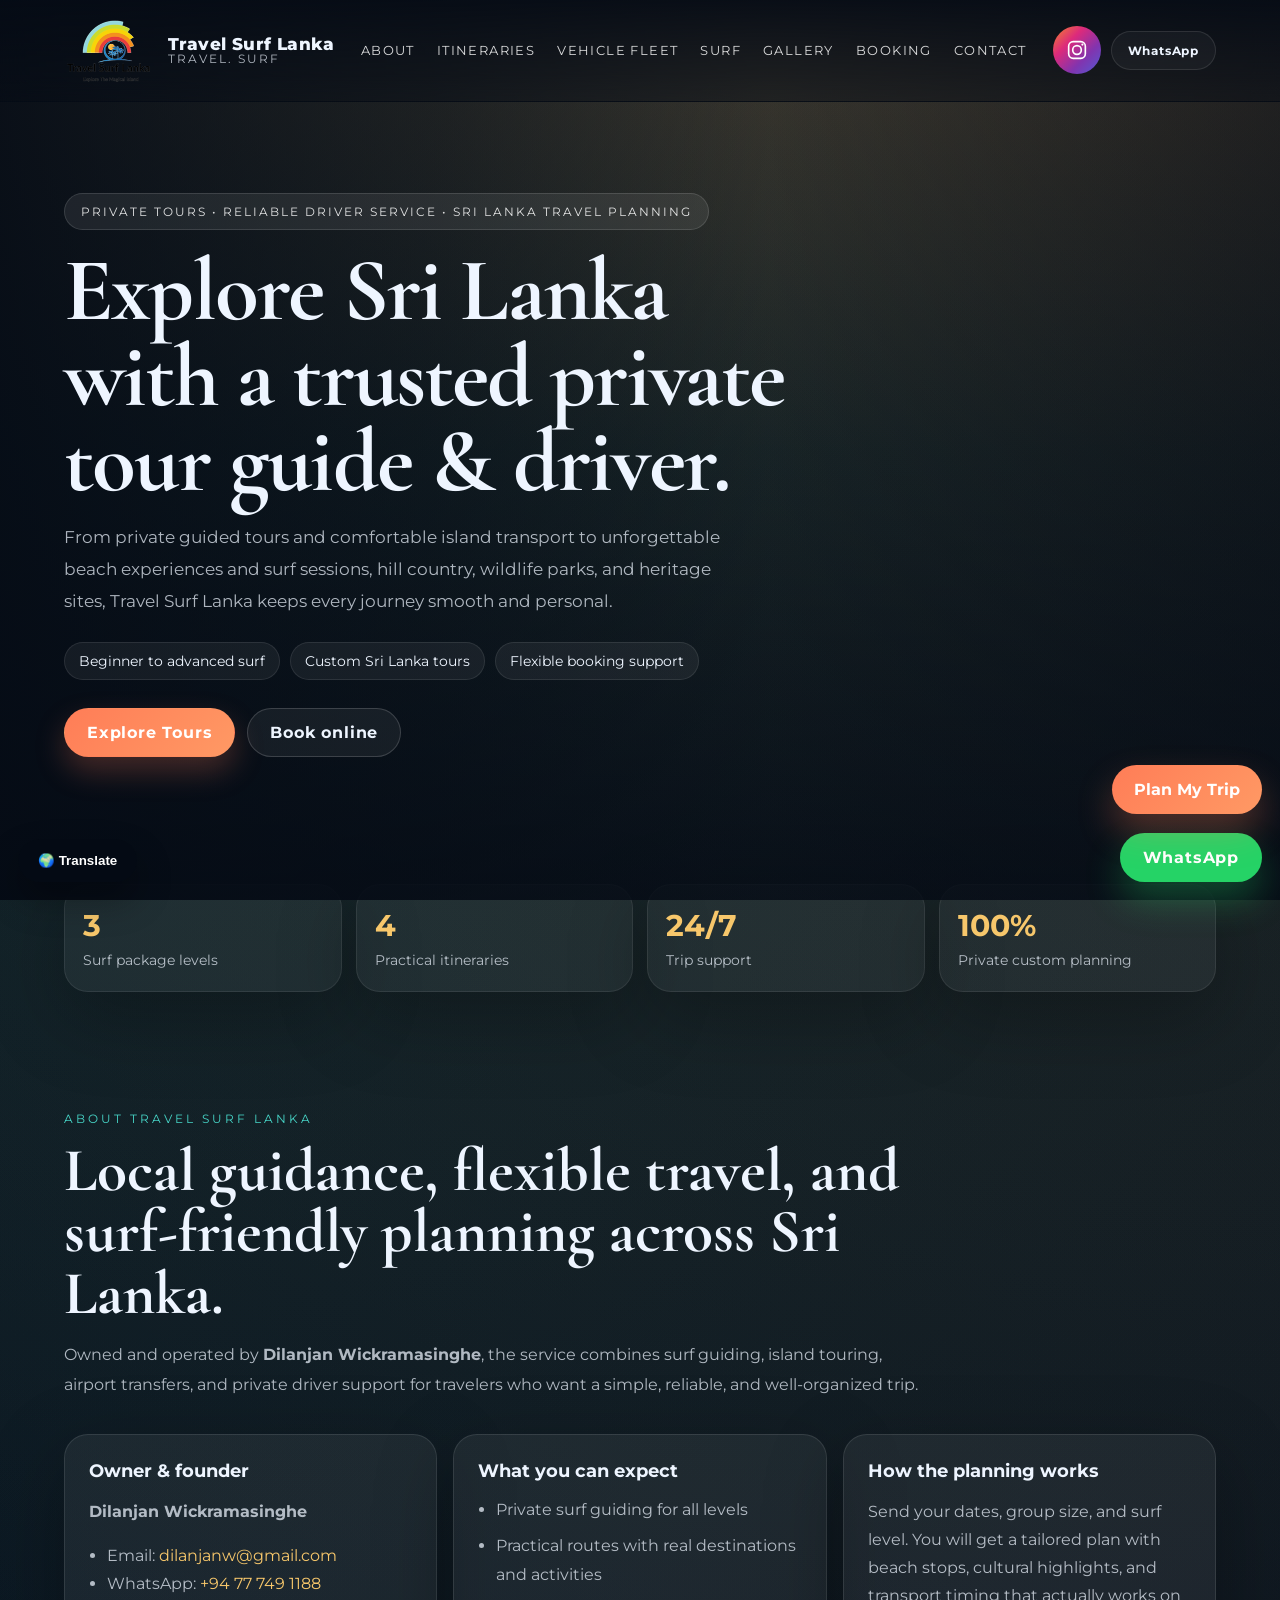
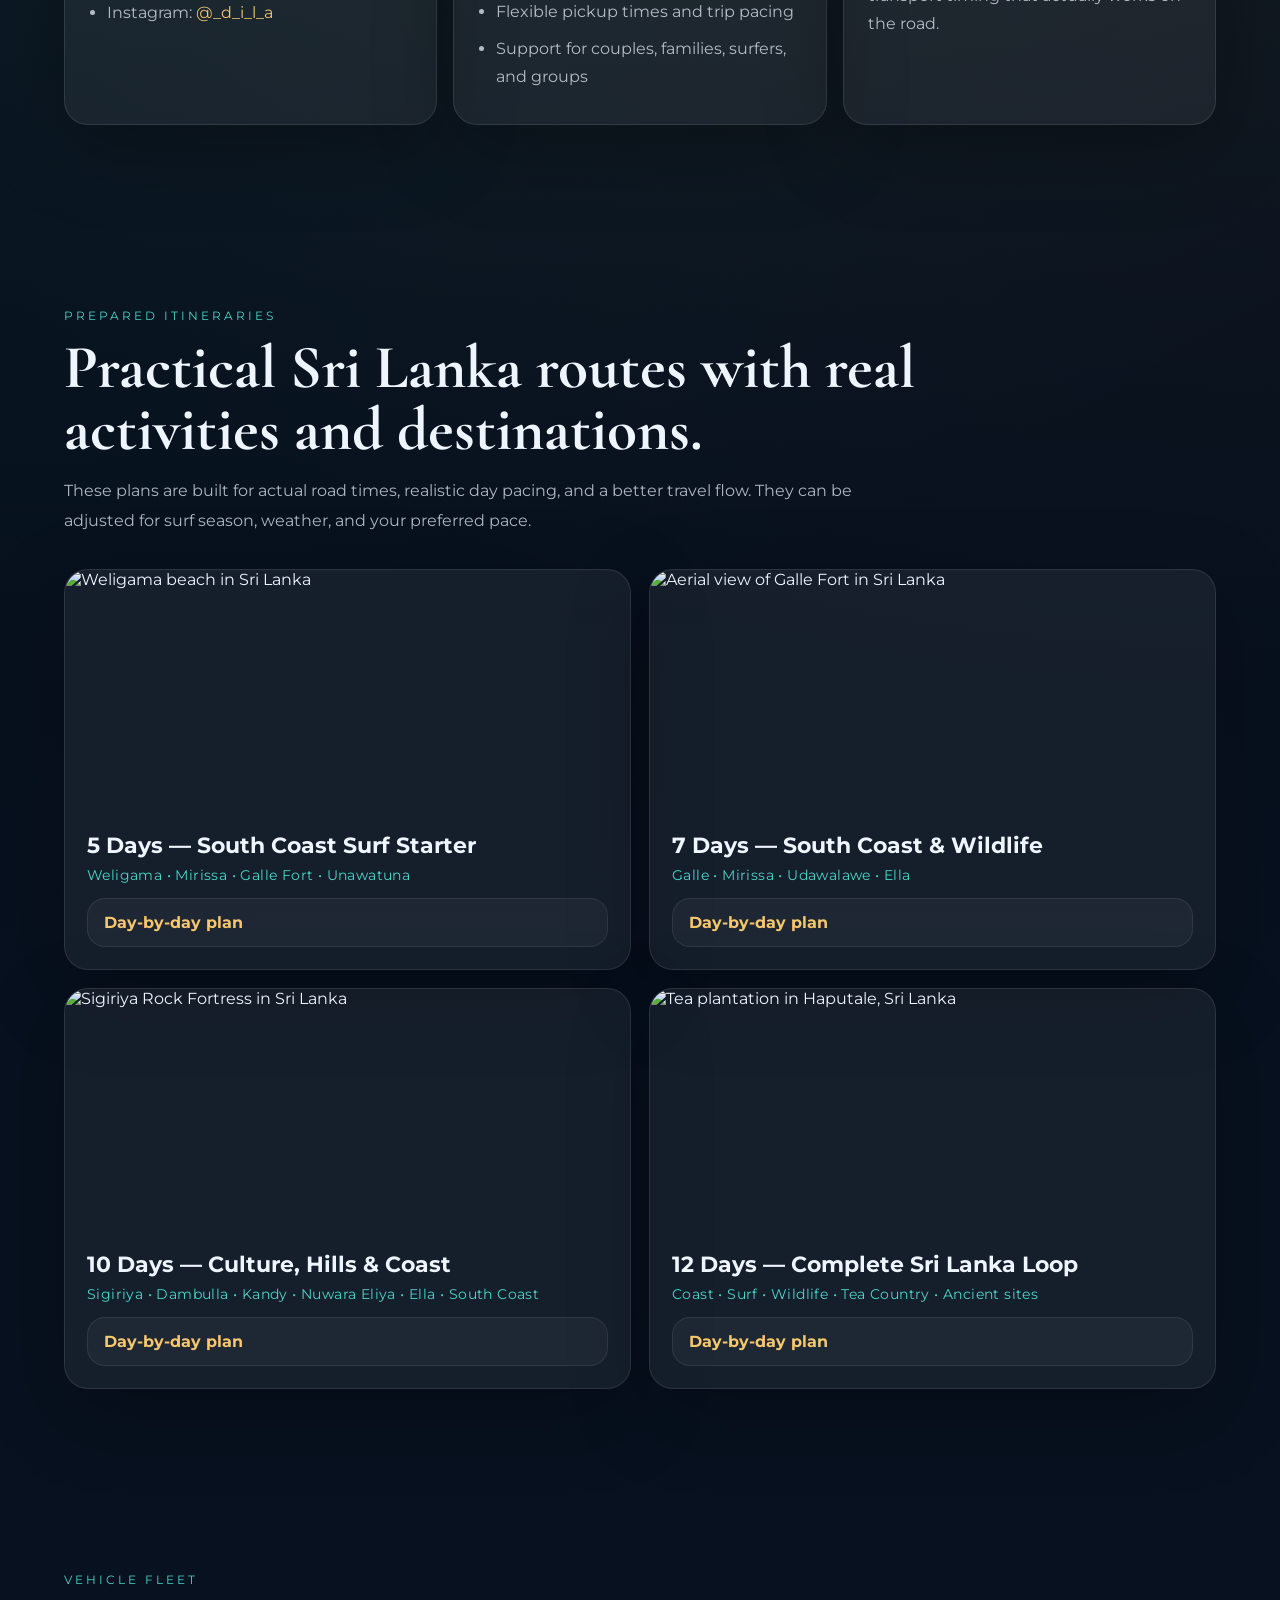
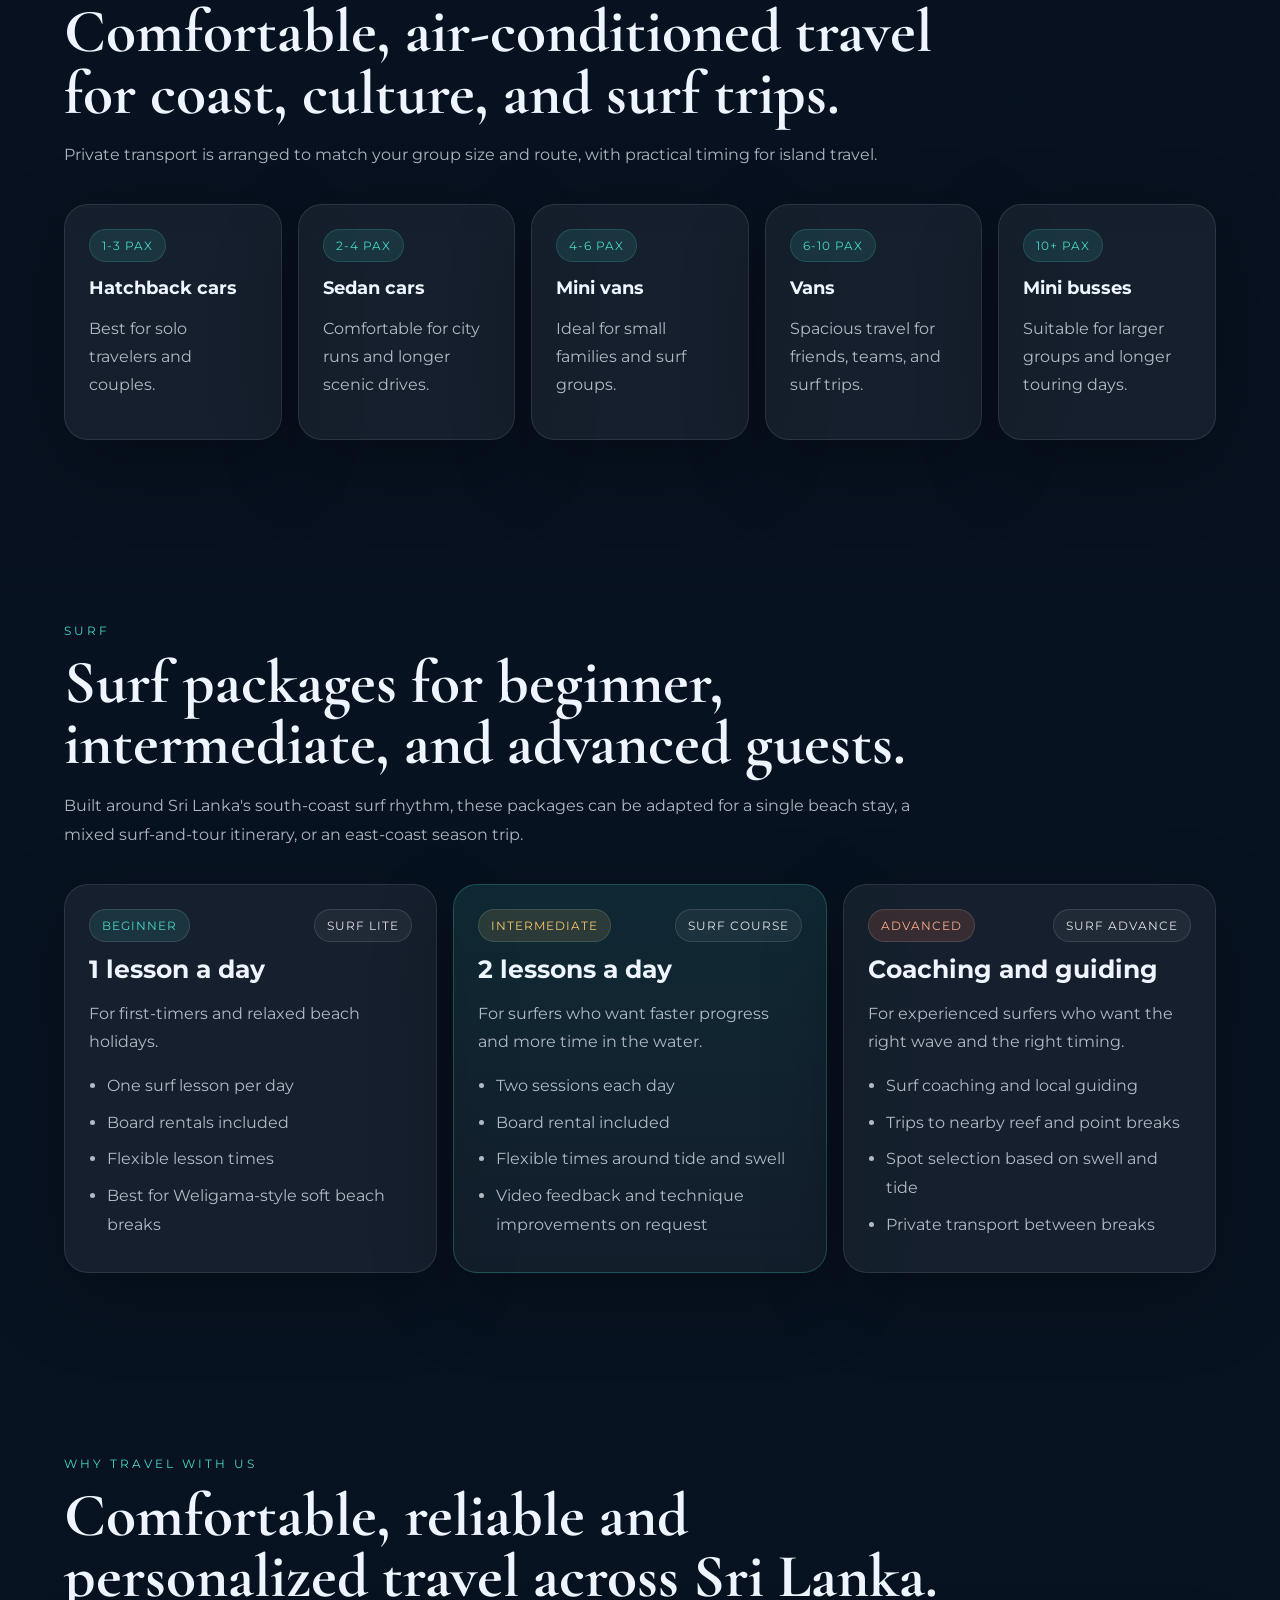
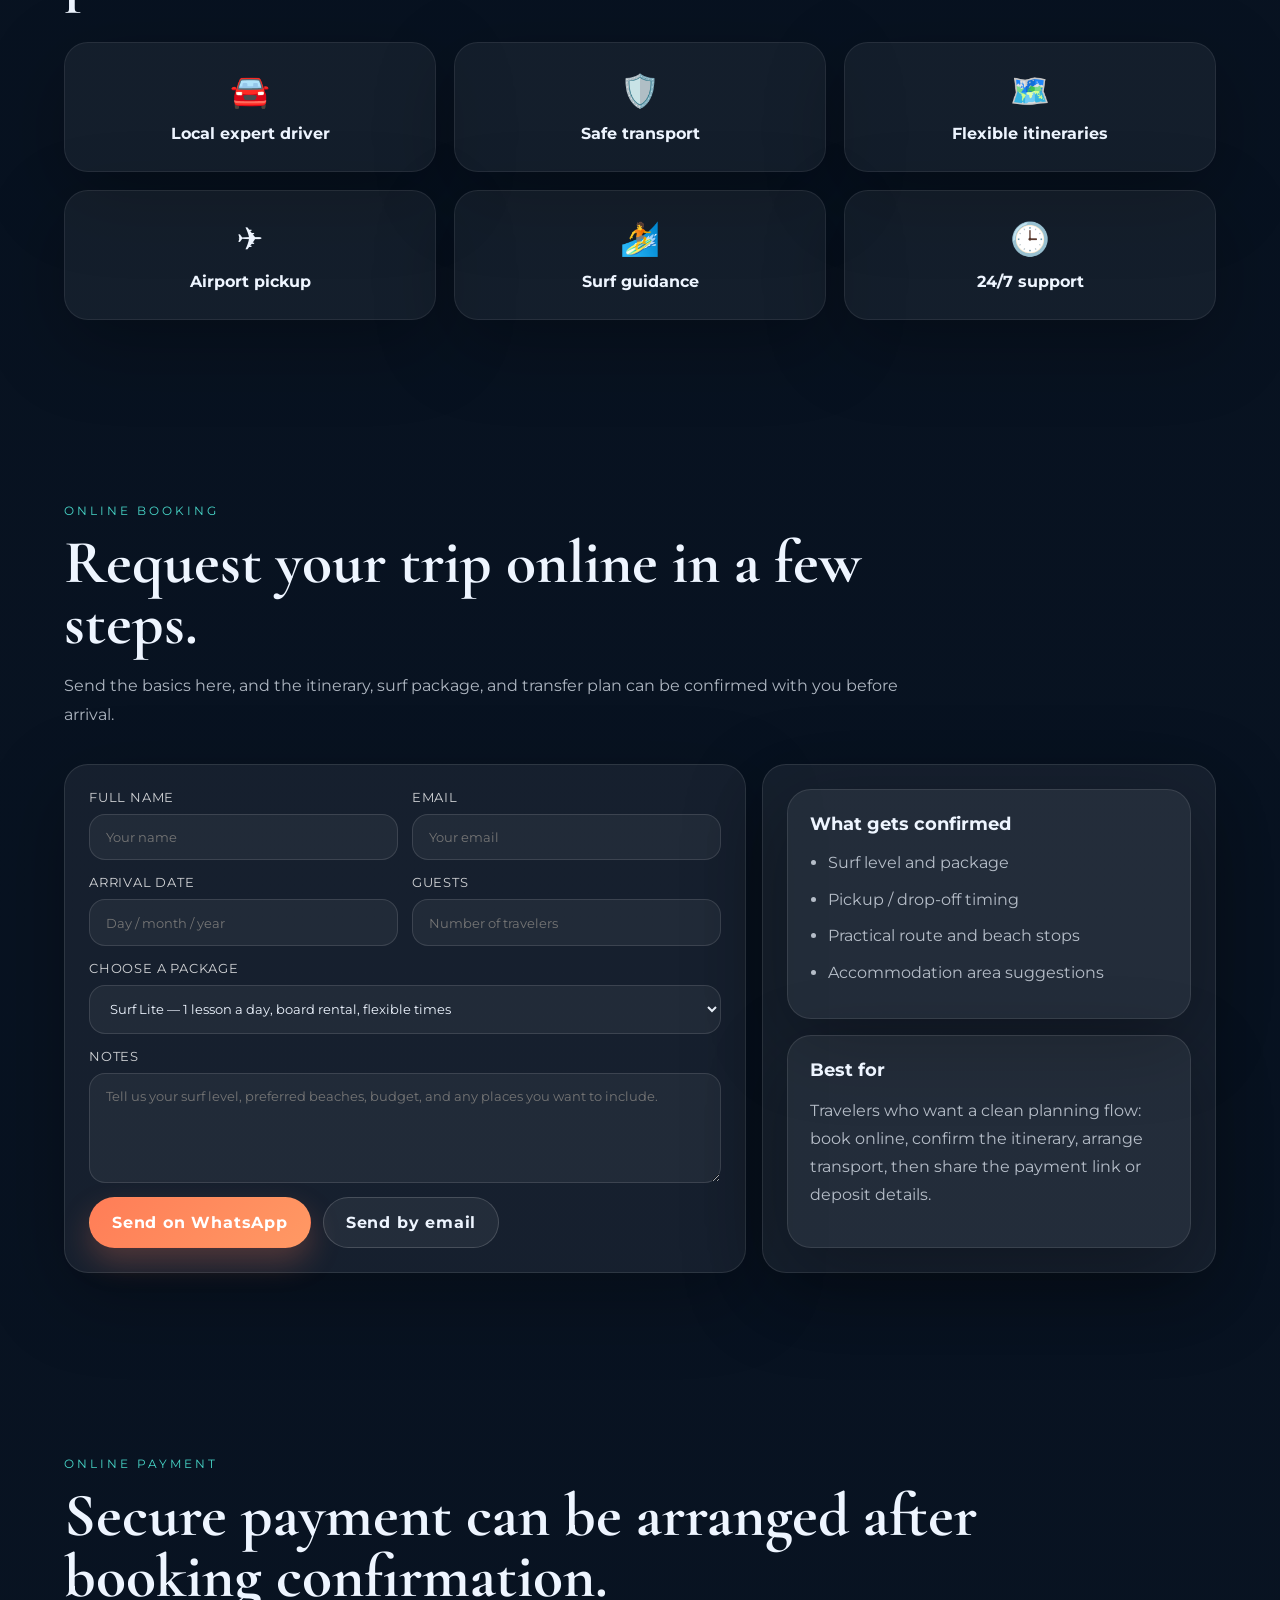
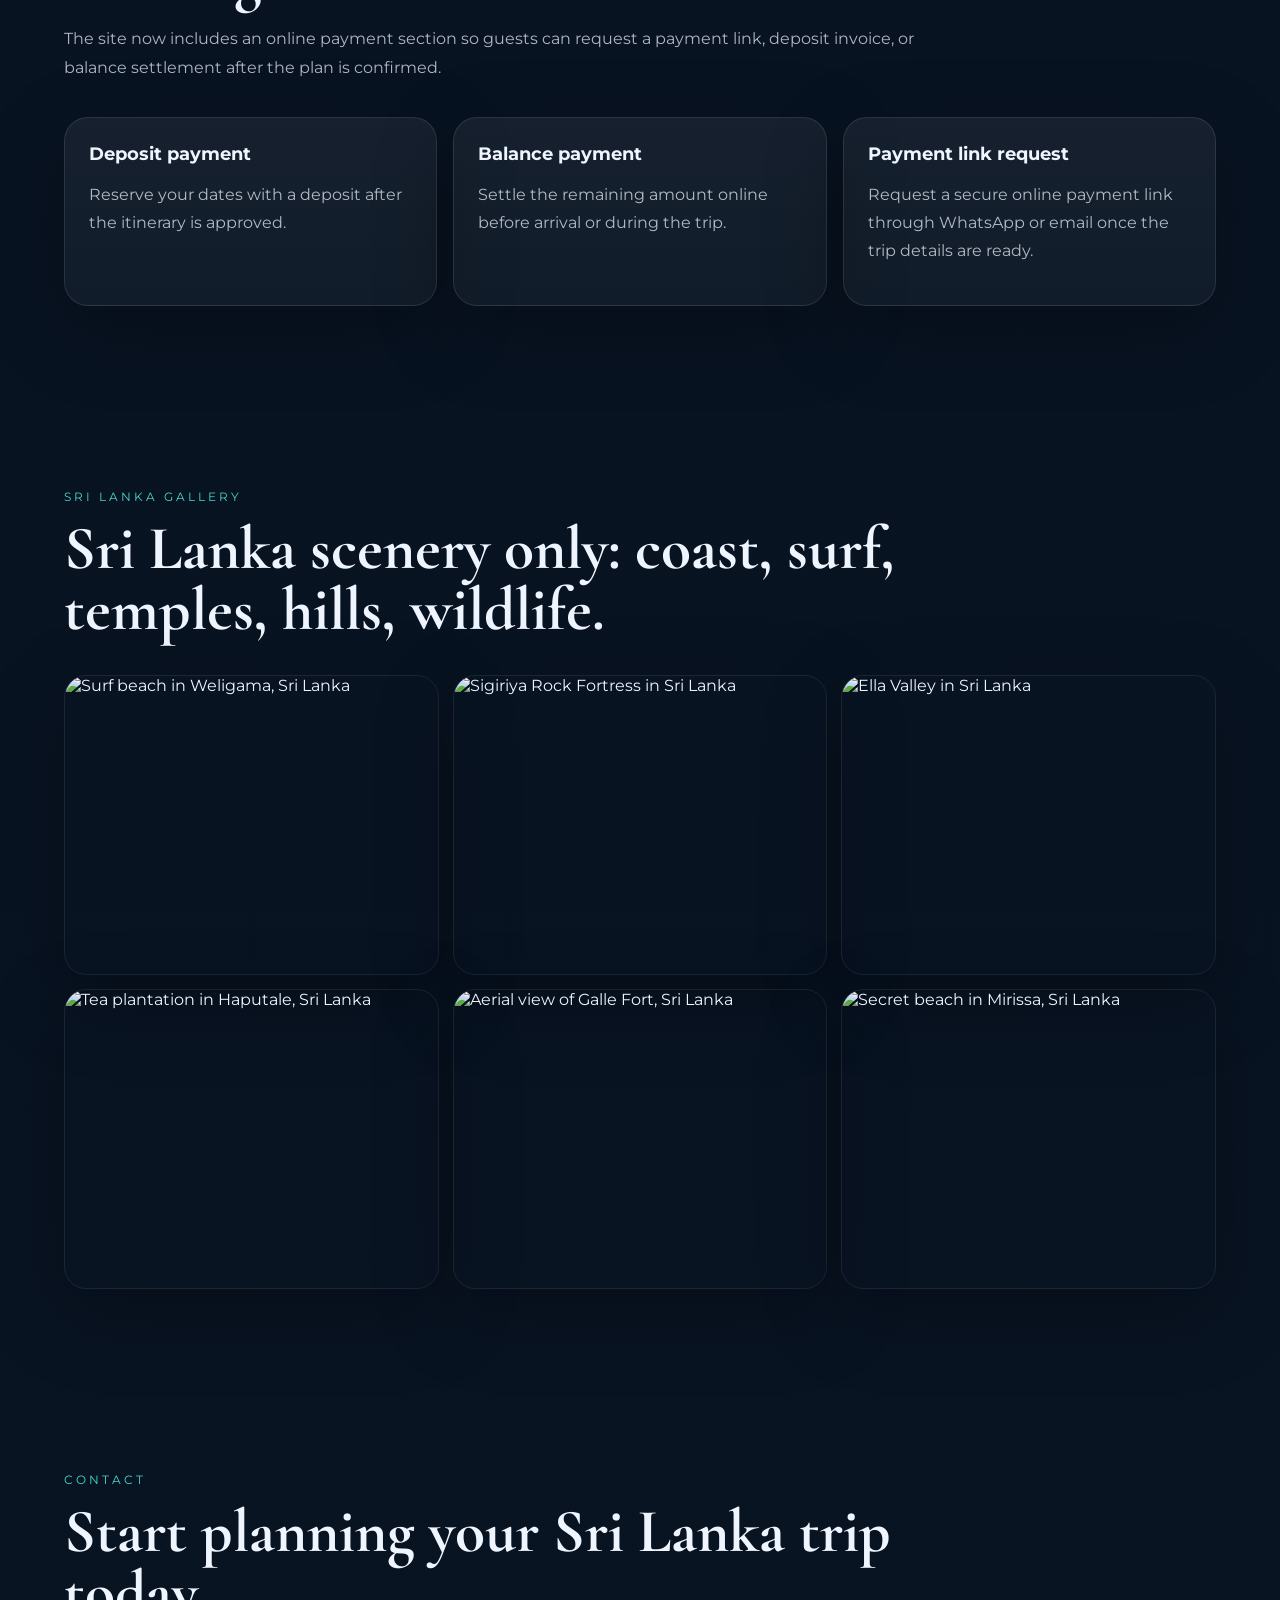
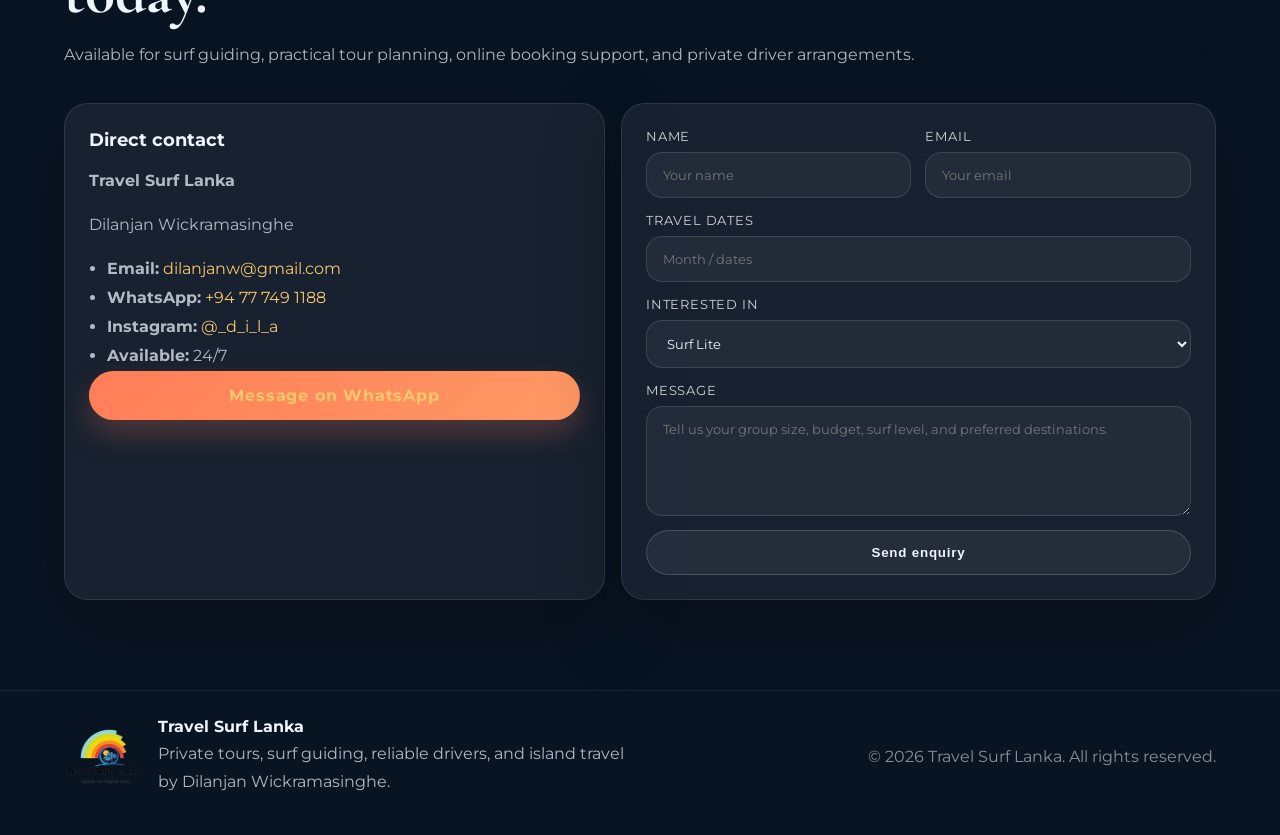
==== index.html @ 79a16a49 "Add files via upload" ====
<!DOCTYPE html>
<html lang="en">
<head>
  <meta charset="UTF-8" />
  <meta name="viewport" content="width=device-width, initial-scale=1.0" />
  <title>Travel Surf Lanka | Sri Lanka Tours, Private Driver & Surf Experiences</title>
  <meta name="description" content="Travel Surf Lanka offers Sri Lanka surf packages, guided tours, practical itineraries, booking support, and secure payment enquiries." />
  <link rel="preconnect" href="https://fonts.googleapis.com">
  <link rel="preconnect" href="https://fonts.gstatic.com" crossorigin>
  <link href="https://fonts.googleapis.com/css2?family=Montserrat:wght@400;500;600;700;800&family=Cormorant+Garamond:wght@400;500;600;700&display=swap" rel="stylesheet">
  <link rel="stylesheet" href="style.css" />
</head>
<body>
  <header class="site-header" id="siteHeader">
    
<a class="brand" href="#home" aria-label="Travel Surf Lanka home">
      <img class="brand-logo" src="travel-surf-lanka-logo.png" alt="Travel Surf Lanka Logo" />
      <div class="brand-copy">
        <span class="brand-name">Travel Surf Lanka</span>
        <span class="brand-tag">Travel. Surf</span>
      </div>
    </a>


    
<nav class="nav" id="nav">
      <a href="#about">About</a>
      <a href="#itineraries">Itineraries</a>
      <a href="#fleet">Vehicle Fleet</a>
      <a href="#surf">Surf</a>
      <a href="#gallery">Gallery</a>
      <a href="#booking">Booking</a>
      <a href="#contact">Contact</a>
    </nav>


    <div class="header-actions">      <a class="icon-link" href="https://www.instagram.com/_d_i_l_a?igsh=MWRibW0xamF4Zm9qYQ%3D%3D&utm_source=qr" target="_blank" rel="noopener" aria-label="Instagram profile">
        <svg viewBox="0 0 24 24" aria-hidden="true">
          <path d="M7.8 2h8.4A5.8 5.8 0 0 1 22 7.8v8.4A5.8 5.8 0 0 1 16.2 22H7.8A5.8 5.8 0 0 1 2 16.2V7.8A5.8 5.8 0 0 1 7.8 2Zm0 1.8A4 4 0 0 0 3.8 7.8v8.4a4 4 0 0 0 4 4h8.4a4 4 0 0 0 4-4V7.8a4 4 0 0 0-4-4H7.8Zm10.1 1.1a1.2 1.2 0 1 1 0 2.4 1.2 1.2 0 0 1 0-2.4ZM12 6.4A5.6 5.6 0 1 1 6.4 12 5.6 5.6 0 0 1 12 6.4Zm0 1.8A3.8 3.8 0 1 0 15.8 12 3.8 3.8 0 0 0 12 8.2Z"/>
        </svg>
      </a>
      <a class="mini-btn ghost" href="https://wa.me/94777491188" target="_blank" rel="noopener">WhatsApp</a>
      <button class="menu-btn" id="menuBtn" aria-label="Open menu">
        <span></span><span></span><span></span>
      </button>
    </div>
  </header>

  
<nav class="mobile-nav" id="mobileNav" aria-label="Mobile navigation">
    <a href="#about">About</a>
    <a href="#itineraries">Itineraries</a>
    <a href="#fleet">Vehicle Fleet</a>
    <a href="#surf">Surf</a>
    <a href="#gallery">Gallery</a>
    <a href="#booking">Booking</a>
    <a href="#contact">Contact</a>
    <a class="mini-btn" href="https://www.instagram.com/_d_i_l_a?igsh=MWRibW0xamF4Zm9qYQ%3D%3D&utm_source=qr" target="_blank" rel="noopener">Instagram</a>
    <a class="mini-btn" href="https://wa.me/94777491188" target="_blank" rel="noopener">Chat on WhatsApp</a>
  </nav>


  <main>
    <section class="hero" id="home">
      <div class="hero-media">
        <img
          src="https://images.unsplash.com/photo-1500375592092-40eb2168fd21?q=80&w=2070&auto=format&fit=crop"
          alt="Weligama beach in Sri Lanka"
        />
        <div class="hero-overlay"></div>
      </div>

      <div class="hero-content reveal">
        <div class="eyebrow">Private tours • reliable driver service • Sri Lanka travel planning</div>
        <h1>Explore Sri Lanka with a trusted private tour guide & driver.</h1>
        <p>
          From private guided tours and comfortable island transport to unforgettable beach experiences and surf sessions,
          hill country, wildlife parks, and heritage sites, Travel Surf Lanka keeps every journey smooth and personal.
        </p>
        <div class="hero-pills">
          <span>Beginner to advanced surf</span>
          <span>Custom Sri Lanka tours</span>
          <span>Flexible booking support</span>
        </div>
        <div class="hero-actions">
          <a class="primary-btn" href="#surf">Explore Tours</a>
          <a class="secondary-btn" href="#booking">Book online</a>
        </div>
      </div>
    </section>

    <section class="stats">
      <div class="stat reveal"><strong>3</strong><span>Surf package levels</span></div>
      <div class="stat reveal"><strong>4</strong><span>Practical itineraries</span></div>
      <div class="stat reveal"><strong>24/7</strong><span>Trip support</span></div>
      <div class="stat reveal"><strong>100%</strong><span>Private custom planning</span></div>
    </section>

    <section class="section about" id="about">
      <div class="section-heading reveal">
        <span class="section-kicker">About Travel Surf Lanka</span>
        <h2>Local guidance, flexible travel, and surf-friendly planning across Sri Lanka.</h2>
        <p>
          Owned and operated by <strong>Dilanjan Wickramasinghe</strong>, the service combines surf guiding,
          island touring, airport transfers, and private driver support for travelers who want a simple, reliable, and well-organized trip.
        </p>
      </div>

      <div class="about-grid">
        <article class="info-card reveal">
          <h3>Owner & founder</h3>
          <p><strong>Dilanjan Wickramasinghe</strong></p>
          <ul>
            <li>Email: <a href="mailto:dilanjanw@gmail.com">dilanjanw@gmail.com</a></li>
            <li>WhatsApp: <a href="https://wa.me/94777491188" target="_blank" rel="noopener">+94 77 749 1188</a></li>
            <li>Instagram: <a href="https://www.instagram.com/_d_i_l_a?igsh=MWRibW0xamF4Zm9qYQ%3D%3D&utm_source=qr" target="_blank" rel="noopener">@_d_i_l_a</a></li>
          </ul>
        </article>

        <article class="info-card reveal">
          <h3>What you can expect</h3>
          <ul class="check-list">
            <li>Private surf guiding for all levels</li>
            <li>Practical routes with real destinations and activities</li>
            <li>Flexible pickup times and trip pacing</li>
            <li>Support for couples, families, surfers, and groups</li>
          </ul>
        </article>

        <article class="info-card reveal">
          <h3>How the planning works</h3>
          <p>
            Send your dates, group size, and surf level. You will get a tailored plan with beach stops,
            cultural highlights, and transport timing that actually works on the road.
          </p>
        </article>
      </div>
    </section>

    

    

    

    <section class="section itineraries" id="itineraries">
      <div class="section-heading reveal">
        <span class="section-kicker">Prepared itineraries</span>
        <h2>Practical Sri Lanka routes with real activities and destinations.</h2>
        <p>
          These plans are built for actual road times, realistic day pacing, and a better travel flow.
          They can be adjusted for surf season, weather, and your preferred pace.
        </p>
      </div>

      <div class="itinerary-grid">
        <article class="itinerary-card reveal">
          <img src="https://images.unsplash.com/photo-1500375592092-40eb2168fd21?q=80&w=2070&auto=format&fit=crop" alt="Weligama beach in Sri Lanka" />
          <div class="itinerary-body">
            <h3>5 Days — South Coast Surf Starter</h3>
            <p class="meta">Weligama • Mirissa • Galle Fort • Unawatuna</p>
            <details>
              <summary>Day-by-day plan</summary>
              <ol>
                <li><strong>Day 1:</strong> Airport pickup, transfer to Weligama, beach check-in, sunset walk.</li>
                <li><strong>Day 2:</strong> Beginner surf lesson in Weligama, board fitting, sunset at Mirissa.</li>
                <li><strong>Day 3:</strong> Galle Fort walking tour, lighthouse photos, dinner in the old town.</li>
                <li><strong>Day 4:</strong> Unawatuna beach time, optional snorkelling, turtle hatchery stop.</li>
                <li><strong>Day 5:</strong> Morning surf or coffee stop, then departure or extension.</li>
              </ol>
            </details>
          </div>
        </article>

        <article class="itinerary-card reveal">
          <img src="https://upload.wikimedia.org/wikipedia/commons/thumb/7/77/Galle_Fort.jpg/3840px-Galle_Fort.jpg" alt="Aerial view of Galle Fort in Sri Lanka" />
          <div class="itinerary-body">
            <h3>7 Days — South Coast & Wildlife</h3>
            <p class="meta">Galle • Mirissa • Udawalawe • Ella</p>
            <details>
              <summary>Day-by-day plan</summary>
              <ol>
                <li><strong>Day 1:</strong> Arrival, coastal transfer to Galle area, relaxed dinner.</li>
                <li><strong>Day 2:</strong> Galle Fort, local market stop, sunset drive to Mirissa.</li>
                <li><strong>Day 3:</strong> Whale watching from Mirissa in season, beach afternoon, coconut hill viewpoint.</li>
                <li><strong>Day 4:</strong> Drive to Udawalawe for an evening safari and elephant spotting.</li>
                <li><strong>Day 5:</strong> Morning safari option, then transfer to Ella with waterfall stops.</li>
                <li><strong>Day 6:</strong> Nine Arch Bridge, Little Adam's Peak, tea at a hillside café.</li>
                <li><strong>Day 7:</strong> Scenic return or continue to the hill country.</li>
              </ol>
            </details>
          </div>
        </article>

        <article class="itinerary-card reveal">
          <img src="https://upload.wikimedia.org/wikipedia/commons/b/b0/Sigiriya%2C_Rock_Fortress.jpg" alt="Sigiriya Rock Fortress in Sri Lanka" />
          <div class="itinerary-body">
            <h3>10 Days — Culture, Hills & Coast</h3>
            <p class="meta">Sigiriya • Dambulla • Kandy • Nuwara Eliya • Ella • South Coast</p>
            <details>
              <summary>Day-by-day plan</summary>
              <ol>
                <li><strong>Day 1:</strong> Arrival, transfer toward Dambulla or Sigiriya region.</li>
                <li><strong>Day 2:</strong> Sigiriya Rock Fortress climb and village lunch.</li>
                <li><strong>Day 3:</strong> Dambulla Cave Temple and spice garden stop on the way to Kandy.</li>
                <li><strong>Day 4:</strong> Kandy city walk, lake area, Temple of the Tooth, evening cultural show.</li>
                <li><strong>Day 5:</strong> Tea country drive to Nuwara Eliya, tea factory visit, Gregory Lake area.</li>
                <li><strong>Day 6:</strong> Scenic transfer to Ella, waterfalls, viewpoints, and bridge photos.</li>
                <li><strong>Day 7:</strong> Free morning in Ella, then move to the south coast.</li>
                <li><strong>Day 8:</strong> Weligama surf lesson and beach time.</li>
                <li><strong>Day 9:</strong> Mirissa or Unawatuna day, seafood lunch, sunset stop.</li>
                <li><strong>Day 10:</strong> Airport transfer or add an extra coast day.</li>
              </ol>
            </details>
          </div>
        </article>

        <article class="itinerary-card reveal">
          <img src="https://upload.wikimedia.org/wikipedia/commons/1/15/Tea_Plantation%2C_Haputale%2C_Sri_Lanka.jpg" alt="Tea plantation in Haputale, Sri Lanka" />
          <div class="itinerary-body">
            <h3>12 Days — Complete Sri Lanka Loop</h3>
            <p class="meta">Coast • Surf • Wildlife • Tea Country • Ancient sites</p>
            <details>
              <summary>Day-by-day plan</summary>
              <ol>
                <li><strong>Day 1:</strong> Arrival and transfer to the southern coast.</li>
                <li><strong>Day 2:</strong> Relaxed beach day and local seafood dinner.</li>
                <li><strong>Day 3:</strong> Surf session in Weligama with board rental and coaching.</li>
                <li><strong>Day 4:</strong> Galle Fort, artisan shops, and slow coastal lunch.</li>
                <li><strong>Day 5:</strong> Udawalawe safari and elephant viewing.</li>
                <li><strong>Day 6:</strong> Transfer to Ella, Ravana Falls, and viewpoint stops.</li>
                <li><strong>Day 7:</strong> Tea country day in Haputale with a plantation walk.</li>
                <li><strong>Day 8:</strong> Nuwara Eliya drive and tea factory visit.</li>
                <li><strong>Day 9:</strong> Kandy, lake walk, and temple visit.</li>
                <li><strong>Day 10:</strong> Sigiriya and Dambulla.</li>
                <li><strong>Day 11:</strong> Return to the south coast for a final surf or beach day.</li>
                <li><strong>Day 12:</strong> Departure transfer.</li>
              </ol>
            </details>
          </div>
        </article>
      </div>
    </section>

<section class="section fleet" id="fleet">
      <div class="section-heading reveal">
        <span class="section-kicker">Vehicle fleet</span>
        <h2>Comfortable, air-conditioned travel for coast, culture, and surf trips.</h2>
        <p>Private transport is arranged to match your group size and route, with practical timing for island travel.</p>
      </div>

      <div class="fleet-grid">
        <article class="fleet-card reveal">
          <span class="fleet-icon">1-3 pax</span>
          <h3>Hatchback cars</h3>
          <p>Best for solo travelers and couples.</p>
        </article>
        <article class="fleet-card reveal">
          <span class="fleet-icon">2-4 pax</span>
          <h3>Sedan cars</h3>
          <p>Comfortable for city runs and longer scenic drives.</p>
        </article>
        <article class="fleet-card reveal">
          <span class="fleet-icon">4-6 pax</span>
          <h3>Mini vans</h3>
          <p>Ideal for small families and surf groups.</p>
        </article>
        <article class="fleet-card reveal">
          <span class="fleet-icon">6-10 pax</span>
          <h3>Vans</h3>
          <p>Spacious travel for friends, teams, and surf trips.</p>
        </article>
        <article class="fleet-card reveal">
          <span class="fleet-icon">10+ pax</span>
          <h3>Mini busses</h3>
          <p>Suitable for larger groups and longer touring days.</p>
        </article>
      </div>
    </section>

<section class="section surf" id="surf">
      <div class="section-heading reveal">
        <span class="section-kicker">Surf</span>
        <h2>Surf packages for beginner, intermediate, and advanced guests.</h2>
        <p>
          Built around Sri Lanka's south-coast surf rhythm, these packages can be adapted for a single beach stay,
          a mixed surf-and-tour itinerary, or an east-coast season trip.
        </p>
      </div>

      <div class="surf-grid">
        <article class="package-card reveal">
          <div class="package-top">
            <span class="package-level beginner">Beginner</span>
            <span class="package-price">Surf Lite</span>
          </div>
          <h3>1 lesson a day</h3>
          <p>For first-timers and relaxed beach holidays.</p>
          <ul>
            <li>One surf lesson per day</li>
            <li>Board rentals included</li>
            <li>Flexible lesson times</li>
            <li>Best for Weligama-style soft beach breaks</li>
          </ul>
        </article>

        <article class="package-card reveal featured">
          <div class="package-top">
            <span class="package-level intermediate">Intermediate</span>
            <span class="package-price">Surf Course</span>
          </div>
          <h3>2 lessons a day</h3>
          <p>For surfers who want faster progress and more time in the water.</p>
          <ul>
            <li>Two sessions each day</li>
            <li>Board rental included</li>
            <li>Flexible times around tide and swell</li>
            <li>Video feedback and technique improvements on request</li>
          </ul>
        </article>

        <article class="package-card reveal">
          <div class="package-top">
            <span class="package-level advanced">Advanced</span>
            <span class="package-price">Surf Advance</span>
          </div>
          <h3>Coaching and guiding</h3>
          <p>For experienced surfers who want the right wave and the right timing.</p>
          <ul>
            <li>Surf coaching and local guiding</li>
            <li>Trips to nearby reef and point breaks</li>
            <li>Spot selection based on swell and tide</li>
            <li>Private transport between breaks</li>
          </ul>
        </article>
      </div>
    </section>


<section class="section why-us" id="why-us">
  <div class="section-heading reveal">
    <span class="section-kicker">Why Travel With Us</span>
    <h2>Comfortable, reliable and personalized travel across Sri Lanka.</h2>
  </div>

  <div class="why-grid">
    <article class="why-card reveal">
      <div class="why-icon">🚘</div>
      <h3>Local expert driver</h3>
    </article>

    <article class="why-card reveal">
      <div class="why-icon">🛡️</div>
      <h3>Safe transport</h3>
    </article>

    <article class="why-card reveal">
      <div class="why-icon">🗺️</div>
      <h3>Flexible itineraries</h3>
    </article>

    <article class="why-card reveal">
      <div class="why-icon">✈️</div>
      <h3>Airport pickup</h3>
    </article>

    <article class="why-card reveal">
      <div class="why-icon">🏄</div>
      <h3>Surf guidance</h3>
    </article>

    <article class="why-card reveal">
      <div class="why-icon">🕒</div>
      <h3>24/7 support</h3>
    </article>
  </div>
</section>

<section class="section booking" id="booking">
      <div class="section-heading reveal">
        <span class="section-kicker">Online booking</span>
        <h2>Request your trip online in a few steps.</h2>
        <p>
          Send the basics here, and the itinerary, surf package, and transfer plan can be confirmed with you before arrival.
        </p>
      </div>

      <div class="booking-grid">
        <form class="booking-form reveal" onsubmit="return false;">
          <div class="field-row">
            <label>
              Full name
              <input type="text" placeholder="Your name" />
            </label>
            <label>
              Email
              <input type="email" placeholder="Your email" />
            </label>
          </div>
          <div class="field-row">
            <label>
              Arrival date
              <input type="text" placeholder="Day / month / year" />
            </label>
            <label>
              Guests
              <input type="number" min="1" placeholder="Number of travelers" />
            </label>
          </div>
          <label>
            Choose a package
            <select>
              <option>Surf Lite — 1 lesson a day, board rental, flexible times</option>
              <option>Surf Course — 2 lessons a day, board rental, flexible times</option>
              <option>Surf Advance — coaching and guided reef / point breaks</option>
              <option>5 Days — South Coast Surf Starter</option>
              <option>7 Days — South Coast & Wildlife</option>
              <option>10 Days — Culture, Hills & Coast</option>
              <option>12 Days — Complete Sri Lanka Loop</option>
              <option>Custom trip</option>
            </select>
          </label>
          <label>
            Notes
            <textarea rows="5" placeholder="Tell us your surf level, preferred beaches, budget, and any places you want to include."></textarea>
          </label>
          <div class="form-actions">
            <a class="primary-btn" href="https://wa.me/94777491188" target="_blank" rel="noopener">Send on WhatsApp</a>
            <a class="secondary-btn" href="mailto:dilanjanw@gmail.com">Send by email</a>
          </div>
        </form>

        <aside class="booking-side reveal">
          <article class="info-card stacked">
            <h3>What gets confirmed</h3>
            <ul class="check-list">
              <li>Surf level and package</li>
              <li>Pickup / drop-off timing</li>
              <li>Practical route and beach stops</li>
              <li>Accommodation area suggestions</li>
            </ul>
          </article>
          <article class="info-card stacked">
            <h3>Best for</h3>
            <p>
              Travelers who want a clean planning flow: book online, confirm the itinerary, arrange transport,
              then share the payment link or deposit details.
            </p>
          </article>
        </aside>
      </div>
    </section>

    <section class="section payment" id="payment">
      <div class="section-heading reveal">
        <span class="section-kicker">Online payment</span>
        <h2>Secure payment can be arranged after booking confirmation.</h2>
        <p>
          The site now includes an online payment section so guests can request a payment link, deposit invoice,
          or balance settlement after the plan is confirmed.
        </p>
      </div>

      <div class="payment-grid">
        <article class="payment-card reveal">
          <h3>Deposit payment</h3>
          <p>Reserve your dates with a deposit after the itinerary is approved.</p>
        </article>
        <article class="payment-card reveal">
          <h3>Balance payment</h3>
          <p>Settle the remaining amount online before arrival or during the trip.</p>
        </article>
        <article class="payment-card reveal">
          <h3>Payment link request</h3>
          <p>Request a secure online payment link through WhatsApp or email once the trip details are ready.</p>
        </article>
      </div>
    </section>

    <section class="section gallery" id="gallery">
      <div class="section-heading reveal">
        <span class="section-kicker">Sri Lanka gallery</span>
        <h2>Sri Lanka scenery only: coast, surf, temples, hills, wildlife.</h2>
      </div>

      <div class="gallery-grid">
        <img class="reveal" src="https://images.unsplash.com/photo-1500375592092-40eb2168fd21?q=80&w=2070&auto=format&fit=crop" alt="Surf beach in Weligama, Sri Lanka" />
        <img class="reveal" src="https://upload.wikimedia.org/wikipedia/commons/b/b0/Sigiriya%2C_Rock_Fortress.jpg" alt="Sigiriya Rock Fortress in Sri Lanka" />
        <img class="reveal" src="https://upload.wikimedia.org/wikipedia/commons/1/14/Ella_Valley%2C_Sri_Lanka%2C_Mountains_in_clouds.jpg" alt="Ella Valley in Sri Lanka" />
        <img class="reveal" src="https://upload.wikimedia.org/wikipedia/commons/1/15/Tea_Plantation%2C_Haputale%2C_Sri_Lanka.jpg" alt="Tea plantation in Haputale, Sri Lanka" />
        <img class="reveal" src="https://upload.wikimedia.org/wikipedia/commons/thumb/7/77/Galle_Fort.jpg/3840px-Galle_Fort.jpg" alt="Aerial view of Galle Fort, Sri Lanka" />
        <img class="reveal" src="https://upload.wikimedia.org/wikipedia/commons/8/80/Secret_beach_-_Mirissa_Sri_Lanka.jpg" alt="Secret beach in Mirissa, Sri Lanka" />
      </div>
    </section>

    <section class="section contact" id="contact">
      <div class="section-heading reveal">
        <span class="section-kicker">Contact</span>
        <h2>Start planning your Sri Lanka trip today.</h2>
        <p>Available for surf guiding, practical tour planning, online booking support, and private driver arrangements.</p>
      </div>

      <div class="contact-grid">
        <div class="contact-panel reveal">
          <h3>Direct contact</h3>
          <p><strong>Travel Surf Lanka</strong></p>
          <p>Dilanjan Wickramasinghe</p>
          <ul>
            <li><strong>Email:</strong> <a href="mailto:dilanjanw@gmail.com">dilanjanw@gmail.com</a></li>
            <li><strong>WhatsApp:</strong> <a href="https://wa.me/94777491188" target="_blank" rel="noopener">+94 77 749 1188</a></li>
            <li><strong>Instagram:</strong> <a href="https://www.instagram.com/_d_i_l_a?igsh=MWRibW0xamF4Zm9qYQ%3D%3D&utm_source=qr" target="_blank" rel="noopener">@_d_i_l_a</a></li>
            <li><strong>Available:</strong> 24/7</li>
          </ul>
          <a class="primary-btn full" href="https://wa.me/94777491188" target="_blank" rel="noopener">Message on WhatsApp</a>
        </div>

        <form class="contact-form reveal" onsubmit="return false;">
          <div class="field-row">
            <label>
              Name
              <input type="text" placeholder="Your name" />
            </label>
            <label>
              Email
              <input type="email" placeholder="Your email" />
            </label>
          </div>
          <label>
            Travel dates
            <input type="text" placeholder="Month / dates" />
          </label>
          <label>
            Interested in
            <select>
              <option>Surf Lite</option>
              <option>Surf Course</option>
              <option>Surf Advance</option>
              <option>5 Days — South Coast Surf Starter</option>
              <option>7 Days — South Coast & Wildlife</option>
              <option>10 Days — Culture, Hills & Coast</option>
              <option>12 Days — Complete Sri Lanka Loop</option>
              <option>Private driver / custom planning</option>
            </select>
          </label>
          <label>
            Message
            <textarea rows="5" placeholder="Tell us your group size, budget, surf level, and preferred destinations."></textarea>
          </label>
          <button class="secondary-btn full" type="submit">Send enquiry</button>
        </form>
      </div>
    </section>
  </main>

  <footer class="site-footer">
    
<div class="footer-brand">
      <img class="footer-logo" src="travel-surf-lanka-logo.png" alt="Travel Surf Lanka Logo" />
      <div>
        <strong>Travel Surf Lanka</strong>
        <p>Private tours, surf guiding, reliable drivers, and island travel by Dilanjan Wickramasinghe.</p>
      </div>
    </div>

    <p class="copyright">© <span id="year"></span> Travel Surf Lanka. All rights reserved.</p>
  </footer>

  <a class="floating-wa" href="https://wa.me/94777491188" target="_blank" rel="noopener" aria-label="WhatsApp contact">WhatsApp</a>

<a class="floating-book" href="#booking" aria-label="Plan My Trip">Plan My Trip</a>

<div class="floating-translate">
  <button class="translate-float-btn" id="translateBtn" type="button">🌍 Translate</button>
  <div class="translate-menu" id="translateMenu" aria-label="Language translation options">
    <button type="button" data-lang="he">Hebrew</button>
    <button type="button" data-lang="nl">Dutch</button>
    <button type="button" data-lang="de">German</button>
    <button type="button" data-lang="es">Spanish</button>
    <button type="button" data-lang="sl">Slovenian</button>
    <button type="button" data-lang="it">Italian</button>
  </div>
</div>



  <div id="google_translate_element" class="translate-host" aria-hidden="true"></div>
  <script type="text/javascript" src="https://translate.google.com/translate_a/element.js?cb=googleTranslateElementInit"></script>
  <script src="script.js"></script>
</body>
</html>
---- style.css ----
:root{
  --bg:#07111f;
  --bg2:#0e1d33;
  --card:rgba(255,255,255,.06);
  --card-strong:rgba(255,255,255,.08);
  --line:rgba(255,255,255,.1);
  --text:#eef5ff;
  --muted:rgba(238,245,255,.72);
  --gold:#f7c76b;
  --coral:#ff7d57;
  --teal:#47d6c8;
  --shadow:0 24px 80px rgba(0,0,0,.28);
  --radius:24px;
}
*{box-sizing:border-box}
html{scroll-behavior:smooth;scroll-padding-top:100px}
body{
  margin:0;
  font-family:'Montserrat',system-ui,-apple-system,Segoe UI,Arial,sans-serif;
  background:
    radial-gradient(circle at top left, rgba(71,214,200,.12), transparent 26%),
    radial-gradient(circle at top right, rgba(247,199,107,.12), transparent 26%),
    linear-gradient(180deg, #050b15 0%, var(--bg) 30%, #091423 100%);
  color:var(--text);
  overflow-x:hidden;
}
a{color:inherit;text-decoration:none}
img{max-width:100%;display:block}
::selection{background:rgba(71,214,200,.25)}

.site-header{
  position:fixed; inset:0 0 auto 0;
  z-index:1000;
  display:flex; align-items:center; justify-content:space-between;
  gap:16px;
  padding:14px 5vw;
  background:linear-gradient(180deg, rgba(5,11,21,.92), rgba(5,11,21,.42));
  backdrop-filter:blur(14px);
  border-bottom:1px solid transparent;
  transition:.25s ease;
}
.site-header.scrolled{
  background:rgba(5,11,21,.95);
  border-bottom-color:rgba(255,255,255,.06);
  box-shadow:0 8px 30px rgba(0,0,0,.2);
}
.brand{display:flex; align-items:center; gap:14px; min-width:0}
.brand-mark,.footer-mark{
  width:54px; height:54px;
  border-radius:18px;
  display:grid;
  place-items:center;
  gap:3px;
  background:linear-gradient(135deg, rgba(71,214,200,.18), rgba(255,125,87,.18));
  border:1px solid rgba(255,255,255,.12);
  box-shadow:var(--shadow);
  flex:0 0 auto;
}
.brand-mark span,.footer-mark span{
  display:block;
  width:22px;
  height:2px;
  border-radius:999px;
  background:linear-gradient(90deg, #fff, rgba(255,255,255,.7));
}
.brand-mark span:nth-child(2), .footer-mark span:nth-child(2){width:16px}
.brand-mark span:nth-child(3), .footer-mark span:nth-child(3){width:10px}
.brand-copy{display:flex; flex-direction:column; line-height:1.1; min-width:0}
.brand-name{font-size:1.05rem; font-weight:800; letter-spacing:.4px; white-space:nowrap}
.brand-tag{font-size:.72rem; color:var(--muted); text-transform:uppercase; letter-spacing:2px}

.nav{display:flex; align-items:center; gap:22px; flex-wrap:wrap}
.nav a{
  font-size:.8rem;
  letter-spacing:1.4px;
  text-transform:uppercase;
  color:rgba(255,255,255,.84);
}
.nav a:hover{color:var(--gold)}
.header-actions{display:flex; align-items:center; gap:10px}
.icon-link,.mini-btn,.primary-btn,.secondary-btn,.floating-wa{
  display:inline-flex; align-items:center; justify-content:center;
  border-radius:999px;
  padding:14px 22px;
  font-weight:700;
  letter-spacing:.8px;
  border:1px solid transparent;
  transition:transform .2s ease, box-shadow .2s ease, background .2s ease, border-color .2s ease;
}
.icon-link{
  width:48px;
  height:48px;
  padding:0;
  border-color:rgba(255,255,255,.12);
  background:rgba(255,255,255,.05);
}
.icon-link svg{
  width:22px;
  height:22px;
  fill:currentColor;
}
.mini-btn{padding:11px 16px; font-size:.78rem}
.primary-btn{
  background:linear-gradient(135deg, var(--coral), #ff9964);
  color:white;
  box-shadow:0 14px 30px rgba(255,125,87,.25);
}
.secondary-btn{
  background:rgba(255,255,255,.06);
  border-color:rgba(255,255,255,.16);
  color:var(--text);
}
.ghost{background:rgba(255,255,255,.04); border-color:rgba(255,255,255,.1)}
.primary-btn:hover,.secondary-btn:hover,.mini-btn:hover,.floating-wa:hover,.icon-link:hover{transform:translateY(-2px)}
.menu-btn{
  display:none;
  width:48px; height:48px;
  border:1px solid rgba(255,255,255,.12);
  background:rgba(255,255,255,.05);
  border-radius:14px;
  cursor:pointer;
}
.menu-btn span{display:block; width:18px; height:2px; background:white; margin:4px auto; border-radius:2px}

.mobile-nav{
  position:fixed; inset:86px 16px auto 16px;
  z-index:999;
  display:none;
  flex-direction:column;
  gap:14px;
  padding:18px;
  background:rgba(5,11,21,.98);
  border:1px solid rgba(255,255,255,.08);
  border-radius:20px;
  box-shadow:var(--shadow);
}
.mobile-nav.open{display:flex}
.mobile-nav a{padding:10px 6px; font-size:.95rem}

.hero{
  min-height:100vh;
  position:relative;
  display:grid;
  align-items:center;
  padding:120px 5vw 70px;
}
.hero-media{position:absolute; inset:0; overflow:hidden}
.hero-media img{
  width:100%; height:100%;
  object-fit:cover;
  filter:saturate(1.05) contrast(1.02);
  transform:scale(1.05);
  animation:heroZoom 24s ease-in-out infinite alternate;
}
.hero-overlay{
  position:absolute; inset:0;
  background:
    linear-gradient(90deg, rgba(5,11,21,.9) 0%, rgba(5,11,21,.55) 34%, rgba(5,11,21,.16) 60%, rgba(5,11,21,.55) 100%),
    linear-gradient(180deg, rgba(255,155,87,.18) 0%, rgba(5,11,21,.08) 50%, rgba(5,11,21,.78) 100%);
}
.hero-content{
  position:relative;
  max-width:760px;
  z-index:2;
  padding:34px 0;
}
.eyebrow{
  display:inline-flex;
  padding:10px 16px;
  border-radius:999px;
  background:rgba(255,255,255,.08);
  border:1px solid rgba(255,255,255,.12);
  color:rgba(255,255,255,.86);
  font-size:.76rem;
  letter-spacing:2px;
  text-transform:uppercase;
}
.hero h1{
  margin:18px 0 18px;
  font-family:'Cormorant Garamond',serif;
  font-size:clamp(3.1rem, 7vw, 6.6rem);
  line-height:.95;
  letter-spacing:-.02em;
}
.hero p{
  max-width:680px;
  font-size:1.05rem;
  line-height:1.9;
  color:var(--muted);
}
.hero-pills{
  display:flex; flex-wrap:wrap; gap:10px;
  margin:24px 0 28px;
}
.hero-pills span{
  padding:10px 14px;
  border-radius:999px;
  background:rgba(255,255,255,.06);
  border:1px solid rgba(255,255,255,.09);
  font-size:.85rem;
}
.hero-actions{display:flex; flex-wrap:wrap; gap:12px}

.stats{
  display:grid;
  grid-template-columns:repeat(4, minmax(0,1fr));
  gap:14px;
  padding:0 5vw 26px;
  margin-top:-16px;
}
.stat{
  padding:22px 18px;
  border-radius:var(--radius);
  background:rgba(255,255,255,.05);
  border:1px solid rgba(255,255,255,.08);
  box-shadow:var(--shadow);
}
.stat strong{display:block; font-size:1.9rem; margin-bottom:6px; color:var(--gold)}
.stat span{color:var(--muted); font-size:.88rem}

.section{
  padding:90px 5vw;
}
.section-heading{
  max-width:920px;
  margin-bottom:34px;
}
.section-kicker{
  display:inline-block;
  margin-bottom:14px;
  color:var(--teal);
  letter-spacing:3px;
  text-transform:uppercase;
  font-size:.74rem;
}
.section-heading h2{
  margin:0 0 12px;
  font-family:'Cormorant Garamond',serif;
  font-size:clamp(2.2rem, 4.8vw, 4.2rem);
  line-height:1;
}
.section-heading p{color:var(--muted); line-height:1.85; max-width:860px}

.about-grid,.fleet-grid,.contact-grid,.surf-grid,.booking-grid,.payment-grid{
  display:grid;
  gap:16px;
}
.about-grid{grid-template-columns:repeat(3, minmax(0,1fr))}
.fleet-grid{grid-template-columns:repeat(5, minmax(0,1fr))}
.contact-grid{grid-template-columns:1fr 1.1fr}
.surf-grid{grid-template-columns:repeat(3, minmax(0,1fr))}
.booking-grid{grid-template-columns:1.2fr .8fr}
.payment-grid{grid-template-columns:repeat(3, minmax(0,1fr))}

.info-card,.fleet-card,.contact-panel,.contact-form,.itinerary-card,.package-card,.booking-form,.booking-side,.payment-card{
  background:var(--card);
  border:1px solid var(--line);
  border-radius:var(--radius);
  box-shadow:var(--shadow);
}
.info-card,.fleet-card,.contact-panel,.contact-form,.package-card,.booking-form,.booking-side,.payment-card{padding:24px}
.info-card h3,.fleet-card h3,.contact-panel h3,.package-card h3,.payment-card h3{margin:0 0 12px; font-size:1.15rem}
.info-card p,.contact-panel p,.fleet-card p,.package-card p,.payment-card p,.booking-side p{color:var(--muted); line-height:1.75}
.info-card ul,.check-list,.contact-panel ul,.package-card ul{margin:14px 0 0; padding-left:18px; color:var(--muted); line-height:1.8}
.check-list li,.package-card li{margin-bottom:8px}
.info-card a,.contact-panel a{color:var(--gold)}

.package-card{
  position:relative;
  min-height:100%;
}
.package-card.featured{
  background:linear-gradient(180deg, rgba(71,214,200,.12), rgba(255,255,255,.05));
  border-color:rgba(71,214,200,.25);
}
.package-top{
  display:flex;
  justify-content:space-between;
  align-items:center;
  gap:12px;
  margin-bottom:12px;
}
.package-level,.package-price{
  display:inline-flex;
  padding:8px 12px;
  border-radius:999px;
  font-size:.78rem;
  letter-spacing:1px;
  text-transform:uppercase;
  border:1px solid rgba(255,255,255,.12);
}
.package-level.beginner{background:rgba(71,214,200,.12); color:var(--teal)}
.package-level.intermediate{background:rgba(247,199,107,.12); color:var(--gold)}
.package-level.advanced{background:rgba(255,125,87,.14); color:#ffab8a}
.package-price{background:rgba(255,255,255,.05); color:rgba(255,255,255,.88)}
.package-card h3{margin:0 0 10px; font-size:1.55rem}
.package-card ul{margin-top:14px}

.fleet-card{min-height:170px}
.fleet-icon{
  display:inline-flex;
  margin-bottom:14px;
  padding:8px 12px;
  border-radius:999px;
  background:rgba(71,214,200,.12);
  color:var(--teal);
  border:1px solid rgba(71,214,200,.18);
  font-size:.78rem;
  letter-spacing:1px;
  text-transform:uppercase;
}

.itinerary-grid{
  display:grid;
  grid-template-columns:repeat(2, minmax(0,1fr));
  gap:18px;
}
.itinerary-card{
  overflow:hidden;
}
.itinerary-card img{
  height:240px;
  width:100%;
  object-fit:cover;
}
.itinerary-body{padding:22px}
.itinerary-body h3{margin:0 0 8px; font-size:1.35rem}
.meta{margin:0 0 14px; color:var(--teal); font-size:.9rem; letter-spacing:.4px}
details{
  background:rgba(255,255,255,.04);
  border:1px solid rgba(255,255,255,.08);
  border-radius:18px;
  padding:14px 16px;
}
summary{
  cursor:pointer;
  font-weight:700;
  color:var(--gold);
  list-style:none;
}
summary::-webkit-details-marker{display:none}
ol{
  margin:14px 0 0;
  padding-left:20px;
  color:var(--muted);
  line-height:1.8;
}

.booking-form,.contact-form{
  display:grid;
  gap:14px;
}
.booking-side{
  display:grid;
  gap:16px;
  align-content:start;
}
.stacked{padding:22px}
.booking-form label,.contact-form label{
  display:grid;
  gap:8px;
  font-size:.82rem;
  letter-spacing:.8px;
  text-transform:uppercase;
  color:rgba(255,255,255,.8);
}
.booking-form input,.booking-form textarea,.booking-form select,
.contact-form input,.contact-form textarea,.contact-form select{
  width:100%;
  border-radius:16px;
  border:1px solid rgba(255,255,255,.12);
  background:rgba(255,255,255,.05);
  color:var(--text);
  padding:14px 16px;
  font:inherit;
  outline:none;
}
.field-row{display:grid; grid-template-columns:1fr 1fr; gap:14px}
.booking-form textarea,.contact-form textarea{resize:vertical}
.form-actions{
  display:flex;
  flex-wrap:wrap;
  gap:12px;
}
.full{width:100%}

.payment-card{
  min-height:160px;
  background:linear-gradient(180deg, rgba(255,255,255,.06), rgba(255,255,255,.04));
}

.gallery-grid{
  display:grid;
  grid-template-columns:repeat(3, minmax(0,1fr));
  gap:14px;
}
.gallery-grid img{
  width:100%;
  height:300px;
  object-fit:cover;
  border-radius:22px;
  border:1px solid rgba(255,255,255,.08);
  box-shadow:var(--shadow);
}

.site-footer{
  padding:26px 5vw 40px;
  border-top:1px solid rgba(255,255,255,.08);
  display:flex;
  align-items:center;
  justify-content:space-between;
  gap:18px;
  flex-wrap:wrap;
}
.footer-brand{display:flex; align-items:center; gap:14px; max-width:560px}
.footer-brand p{margin:4px 0 0; color:var(--muted); line-height:1.7}
.copyright{color:rgba(255,255,255,.52)}

.floating-wa{
  position:fixed;
  right:18px;
  bottom:18px;
  z-index:1001;
  background:#25D366;
  color:#fff;
  box-shadow:0 18px 36px rgba(37,211,102,.3);
}

.reveal{
  opacity:0;
  transform:translateY(26px);
  transition:opacity .7s ease, transform .7s ease;
}
.reveal.visible{
  opacity:1;
  transform:none;
}

@keyframes heroZoom{
  from{transform:scale(1.03)}
  to{transform:scale(1.14)}
}

@media (max-width: 1200px){
  .about-grid{grid-template-columns:1fr 1fr}
  .about-grid .info-card:last-child{grid-column:1 / -1}
  .fleet-grid{grid-template-columns:repeat(3, minmax(0,1fr))}
  .booking-grid,.contact-grid{grid-template-columns:1fr}
}
@media (max-width: 900px){
  .nav{display:none}
  .menu-btn{display:block}
  .stats{grid-template-columns:1fr 1fr}
  .gallery-grid,.surf-grid,.payment-grid{grid-template-columns:1fr 1fr}
}
@media (max-width: 680px){
  .site-header{padding:12px 4vw}
  .brand-name{font-size:.98rem}
  .hero{padding:112px 4vw 60px}
  .section{padding:72px 4vw}
  .about-grid,.fleet-grid,.stats,.gallery-grid,.field-row,.surf-grid,.payment-grid{grid-template-columns:1fr}
  .gallery-grid img{height:240px}
  .hero-actions,.hero-pills,.form-actions{flex-direction:column; align-items:flex-start}
}


.brand-logo{
  width:90px;
  height:auto;
  object-fit:contain;
}

.footer-logo{
  width:80px;
  height:auto;
  object-fit:contain;
}

.brand-mark,.footer-mark{
  display:none !important;
}


.translate-wrap{
  position:relative;
  display:inline-flex;
  align-items:center;
}

.translate-btn{
  cursor:pointer;
}

.translate-menu{
  position:absolute;
  top:calc(100% + 10px);
  left:0;
  min-width:180px;
  padding:10px;
  border-radius:18px;
  background:rgba(5,11,21,.98);
  border:1px solid rgba(255,255,255,.12);
  box-shadow:0 18px 40px rgba(0,0,0,.28);
  display:none;
  flex-direction:column;
  gap:6px;
  z-index:1100;
}

.translate-menu.open{
  display:flex;
}

.translate-menu button{
  appearance:none;
  border:0;
  border-radius:12px;
  padding:11px 14px;
  background:rgba(255,255,255,.06);
  color:var(--text);
  text-align:left;
  font:inherit;
  cursor:pointer;
}

.translate-menu button:hover{
  background:rgba(255,255,255,.12);
}

.translate-host{
  position:absolute;
  left:-9999px;
  top:auto;
  width:1px;
  height:1px;
  overflow:hidden;
}


.icon-link{
  background:linear-gradient(135deg,#f58529,#dd2a7b,#8134af,#515bd4);
  color:white;
  border:none;
}

.why-grid{
  display:grid;
  grid-template-columns:repeat(3,minmax(0,1fr));
  gap:18px;
}

.why-card{
  padding:28px 22px;
  border-radius:24px;
  background:rgba(255,255,255,.05);
  border:1px solid rgba(255,255,255,.08);
  text-align:center;
  box-shadow:var(--shadow);
}

.why-icon{
  font-size:2rem;
  margin-bottom:14px;
}

.why-card h3{
  margin:0;
  font-size:1rem;
}

.floating-book{
  position:fixed;
  right:18px;
  bottom:86px;
  z-index:1001;
  background:linear-gradient(135deg,var(--coral),#ff9964);
  color:white;
  padding:15px 22px;
  border-radius:999px;
  font-weight:700;
  box-shadow:0 18px 36px rgba(255,125,87,.3);
}

.floating-translate{
  position:fixed;
  left:18px;
  bottom:18px;
  z-index:1002;
}

.translate-float-btn{
  border:none;
  border-radius:999px;
  padding:14px 20px;
  background:rgba(5,11,21,.95);
  color:white;
  font-weight:700;
  cursor:pointer;
  box-shadow:0 18px 36px rgba(0,0,0,.3);
}

@media (max-width: 900px){
  .why-grid{
    grid-template-columns:1fr 1fr;
  }
}

@media (max-width: 680px){
  .why-grid{
    grid-template-columns:1fr;
  }

  .floating-book{
    bottom:86px;
    right:14px;
  }

  .floating-translate{
    left:14px;
    bottom:14px;
  }
}
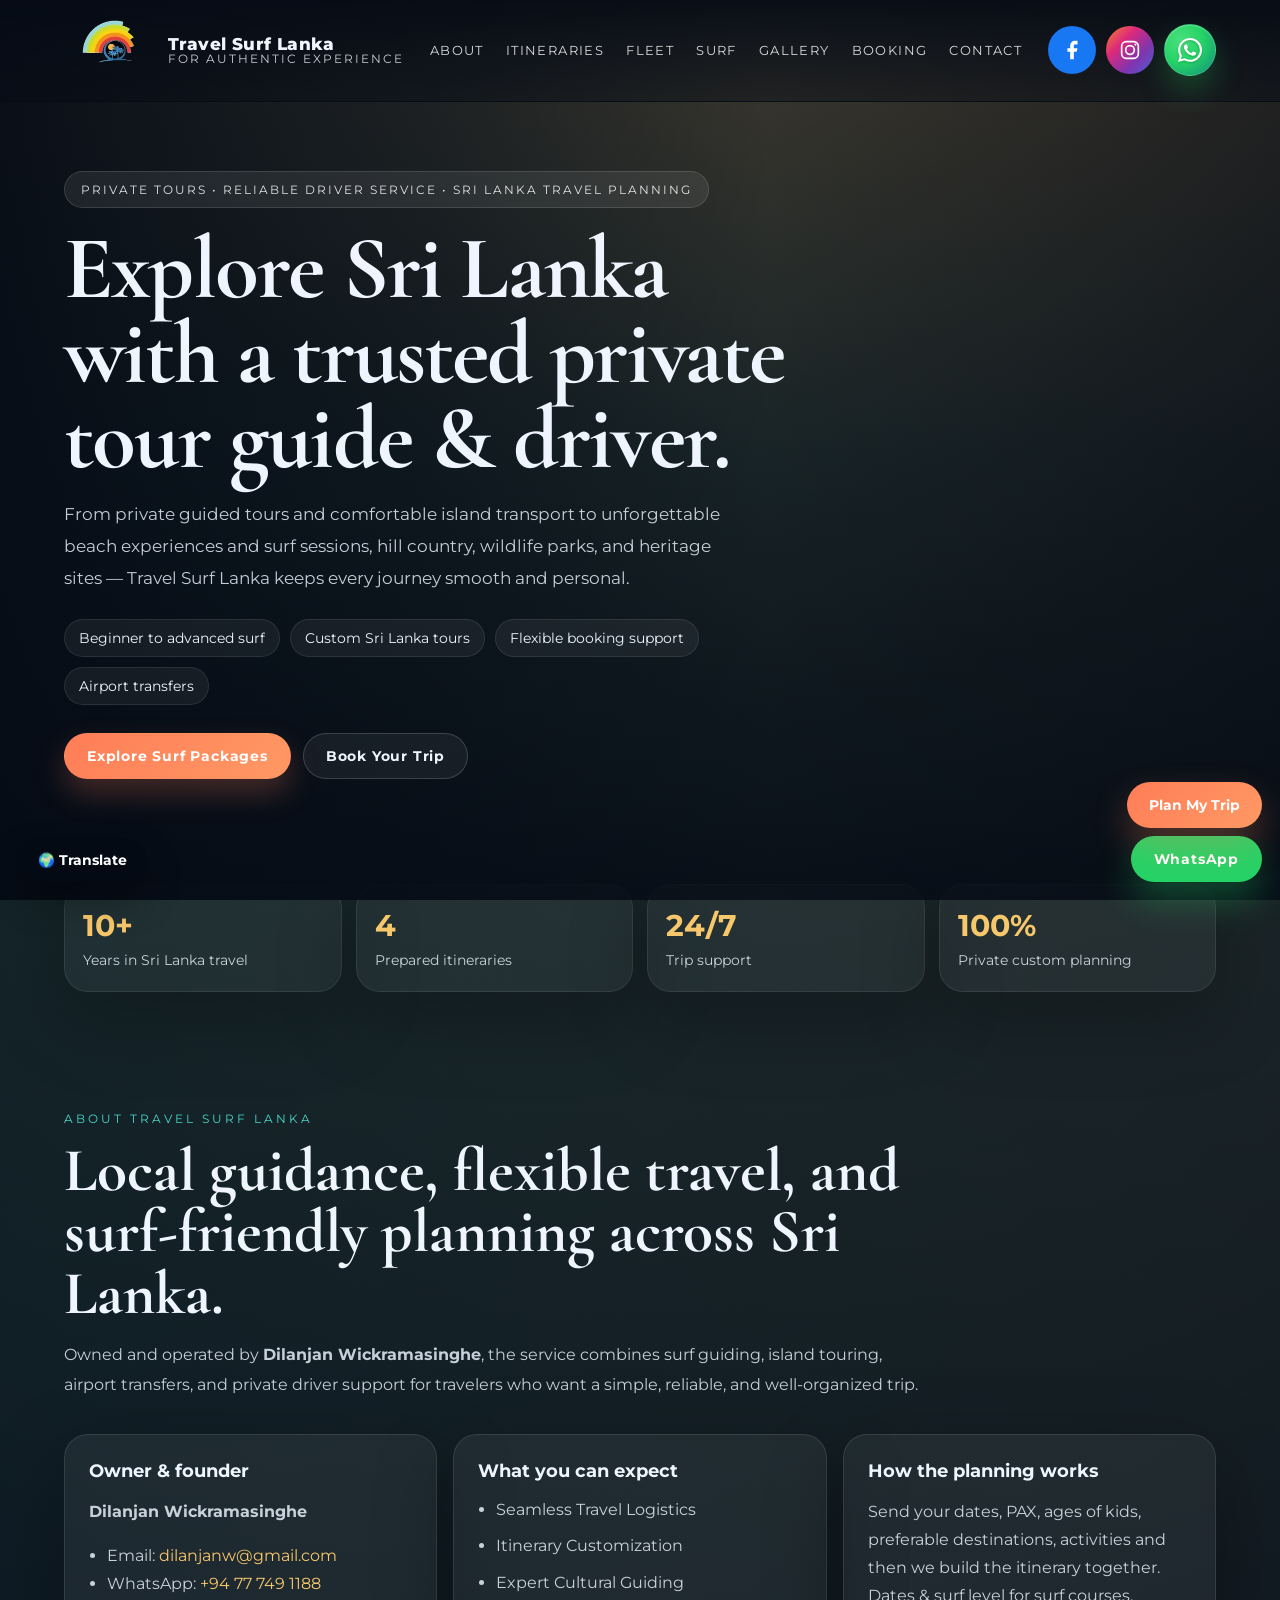
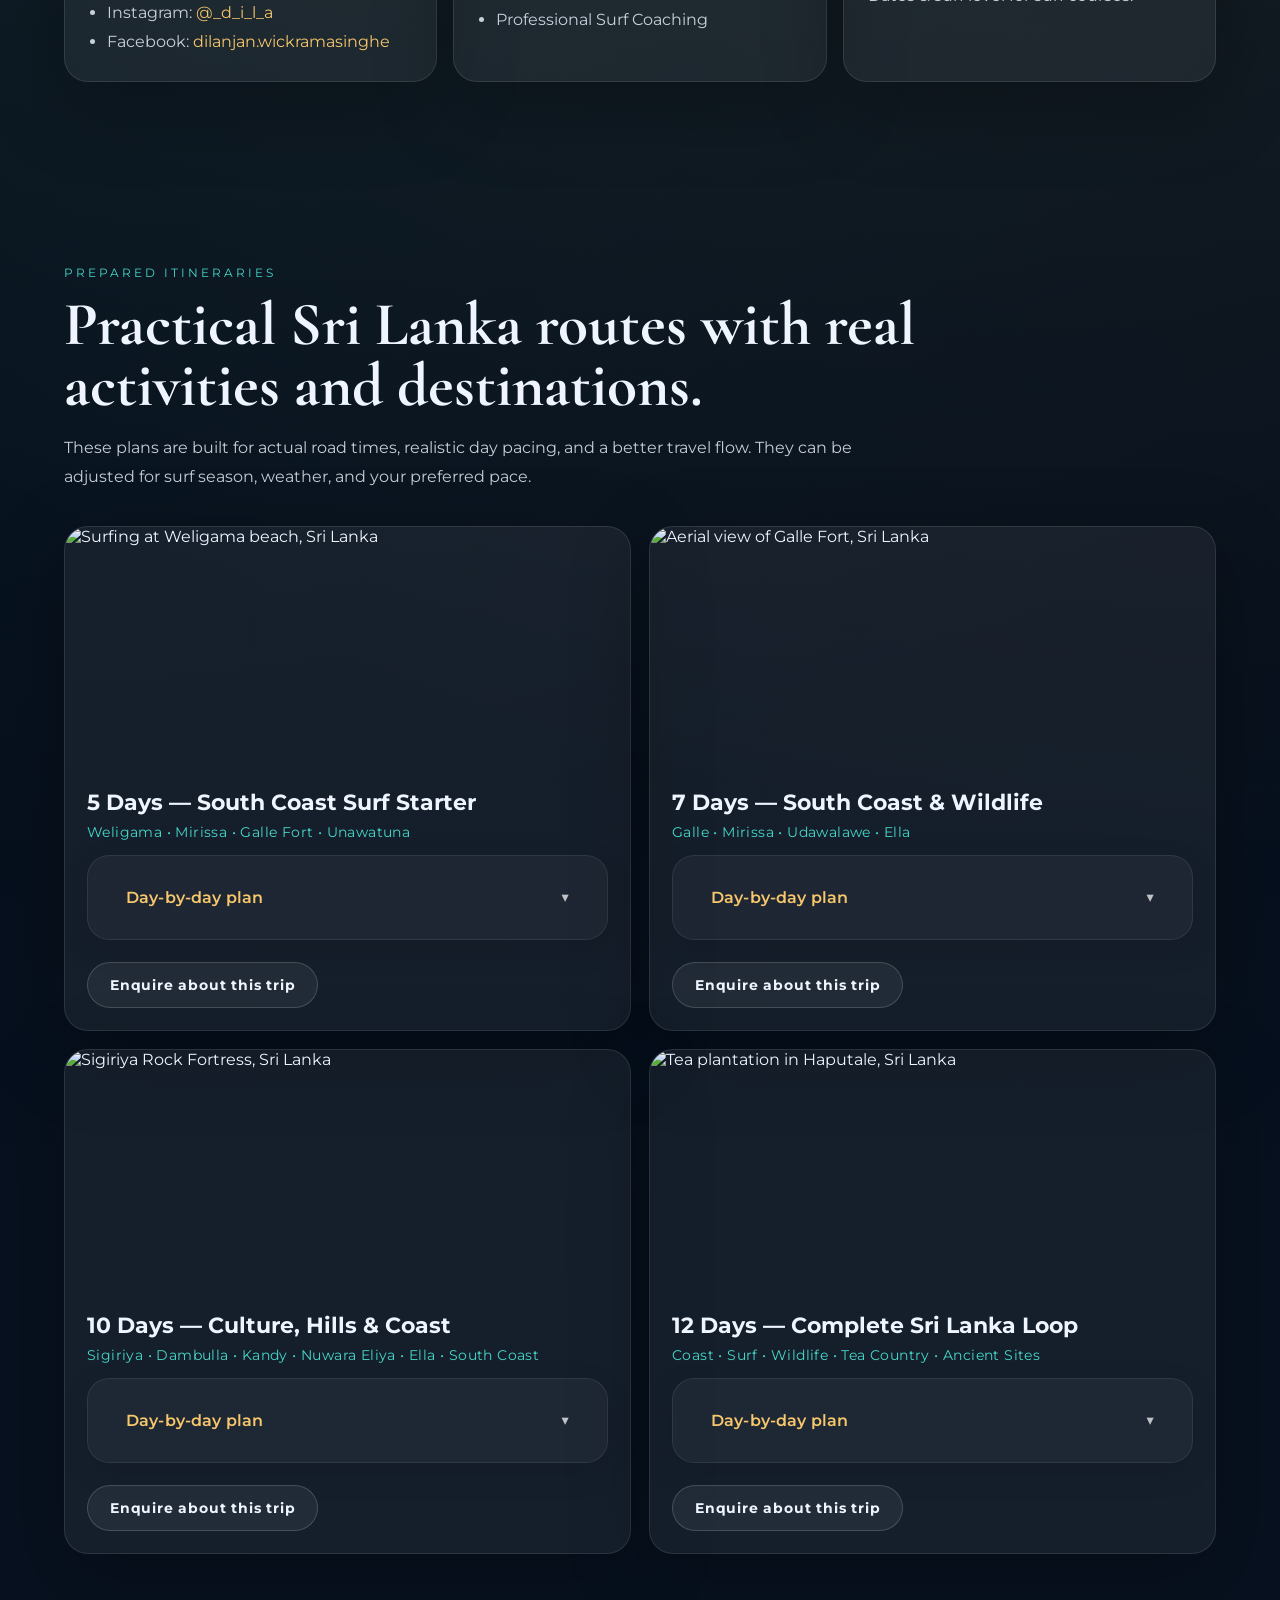
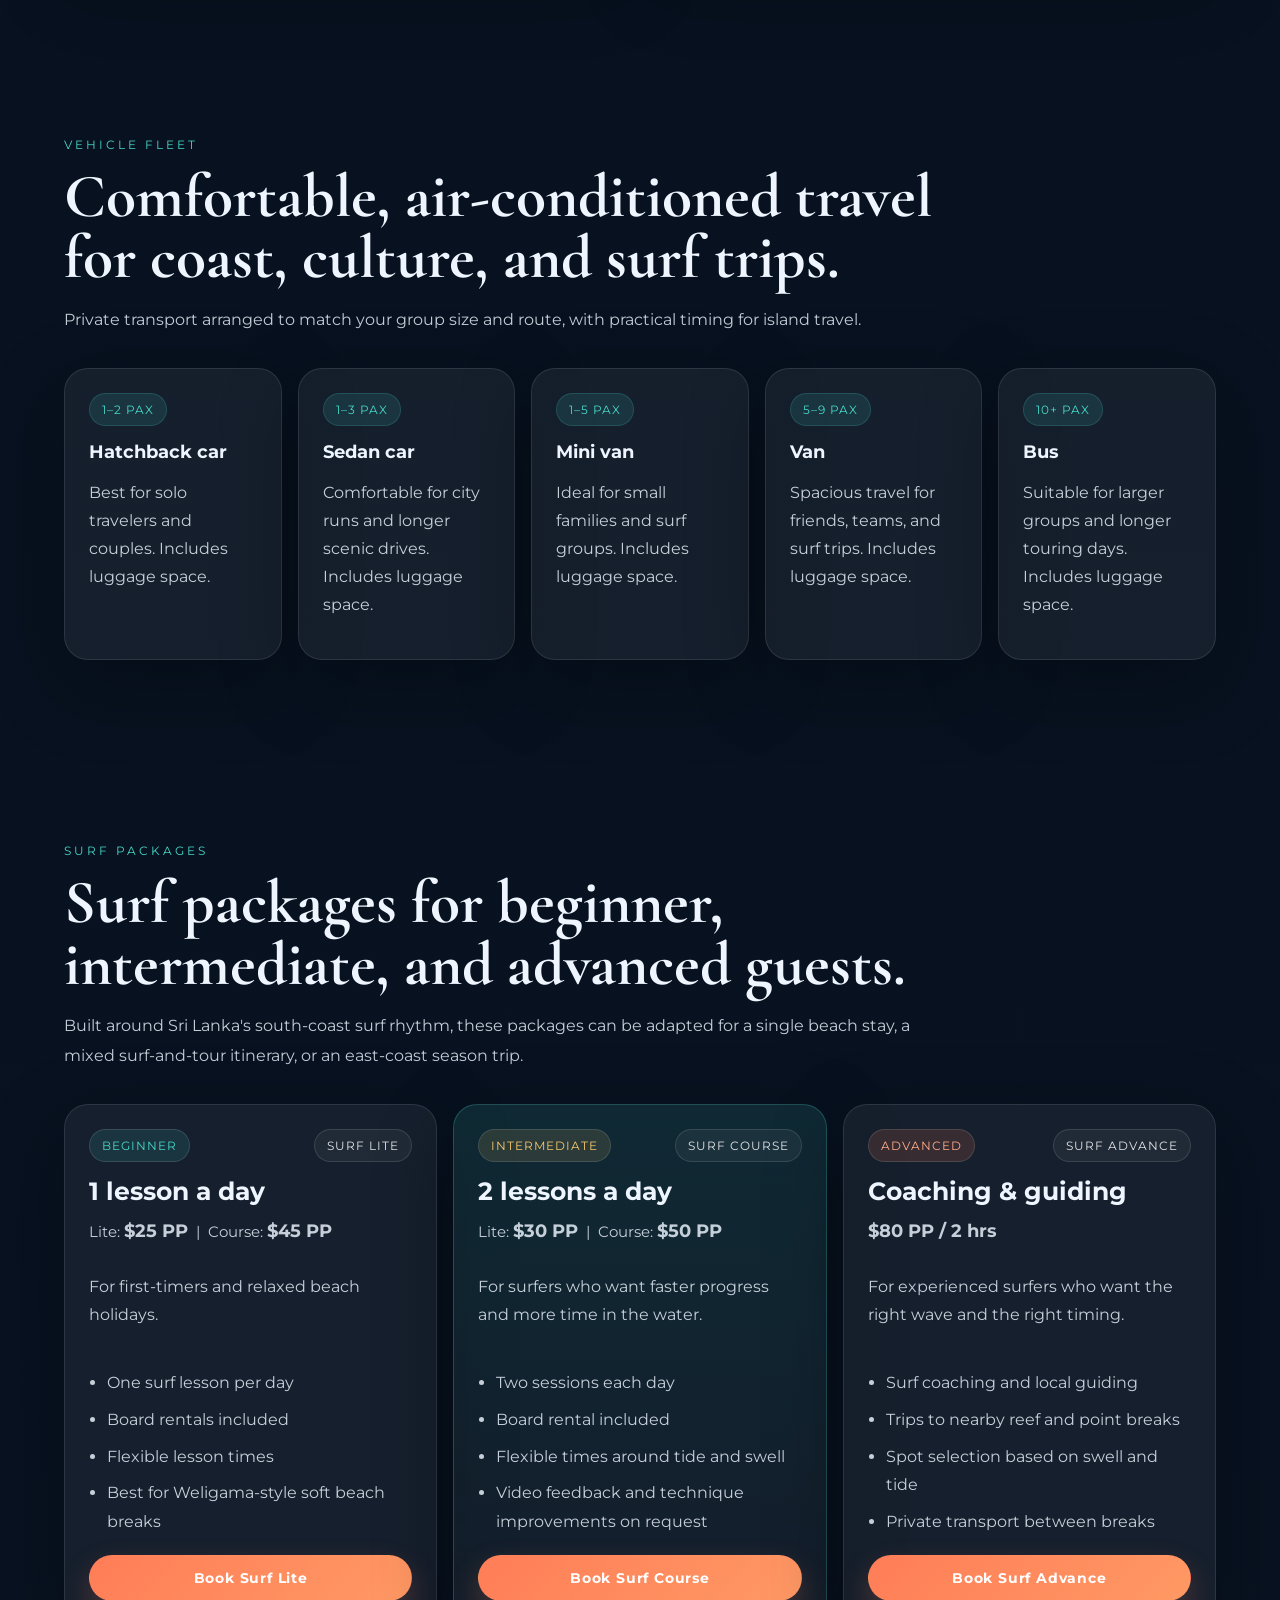
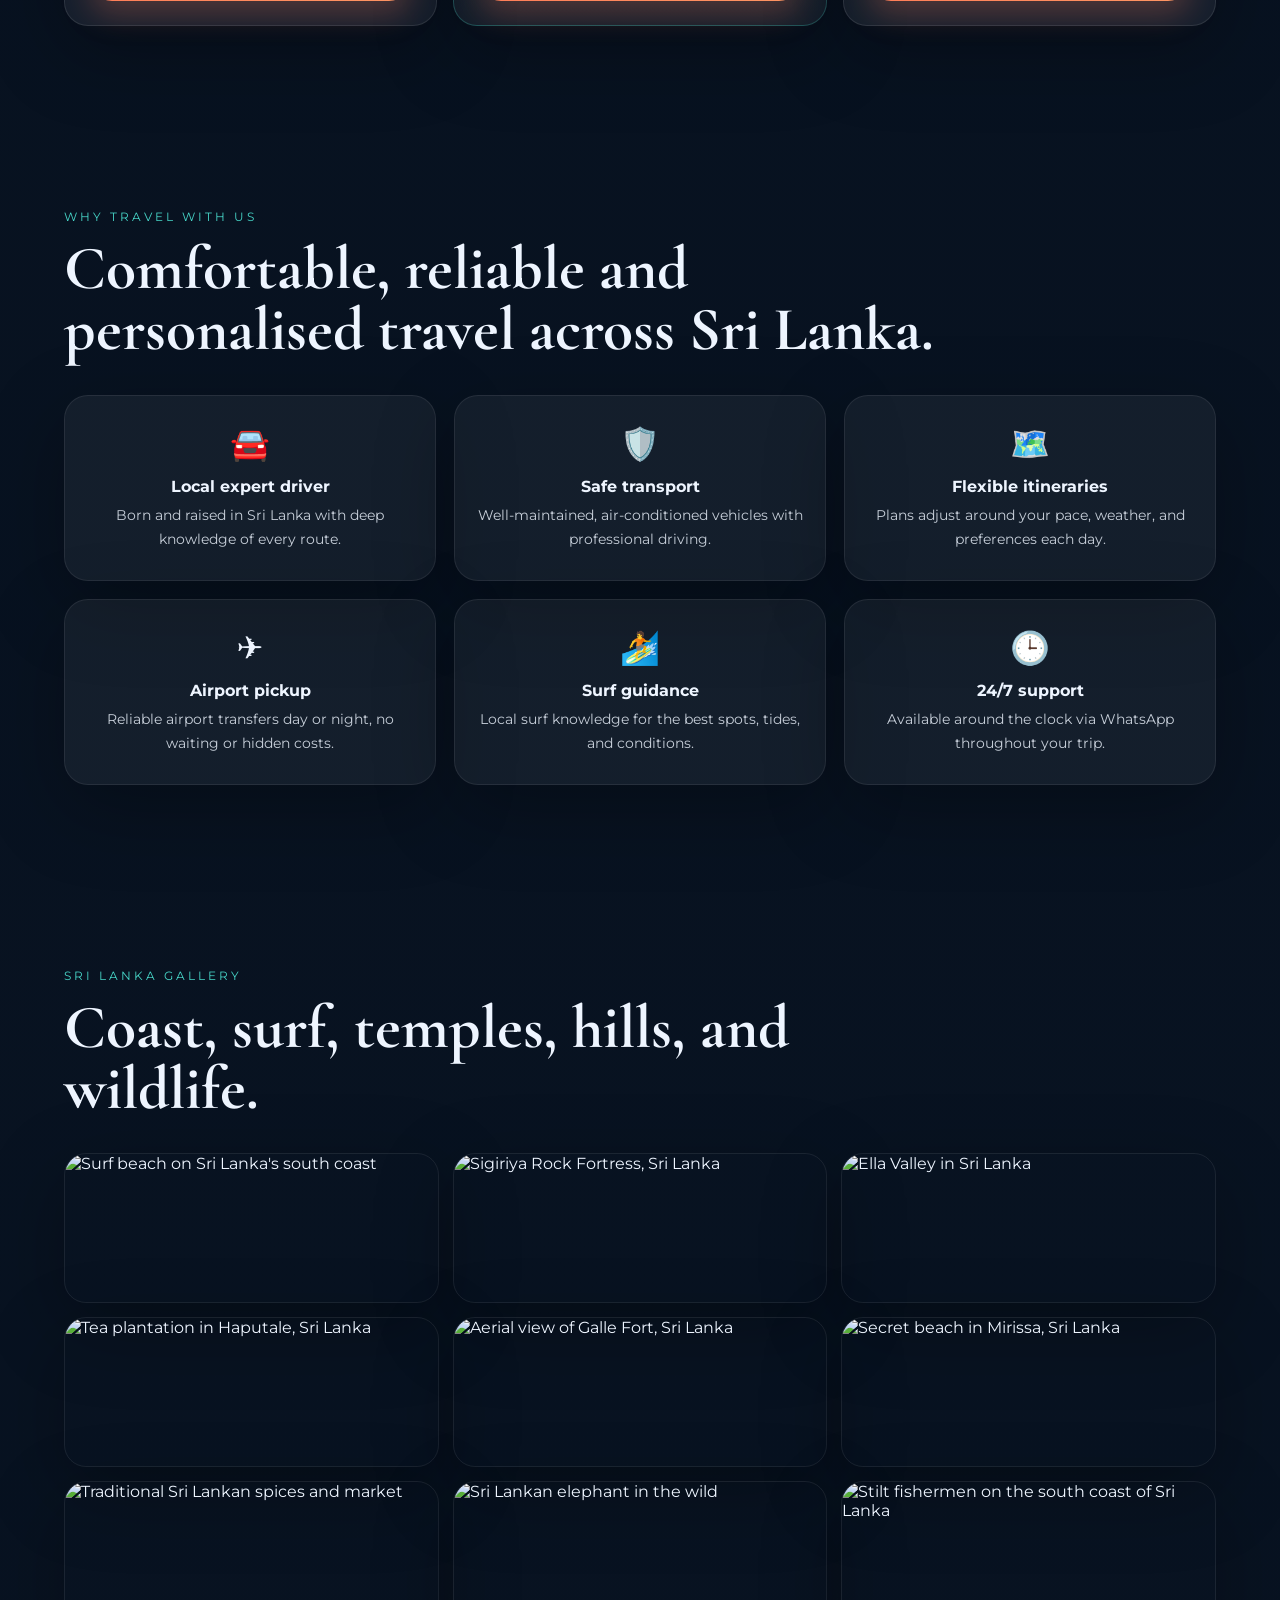
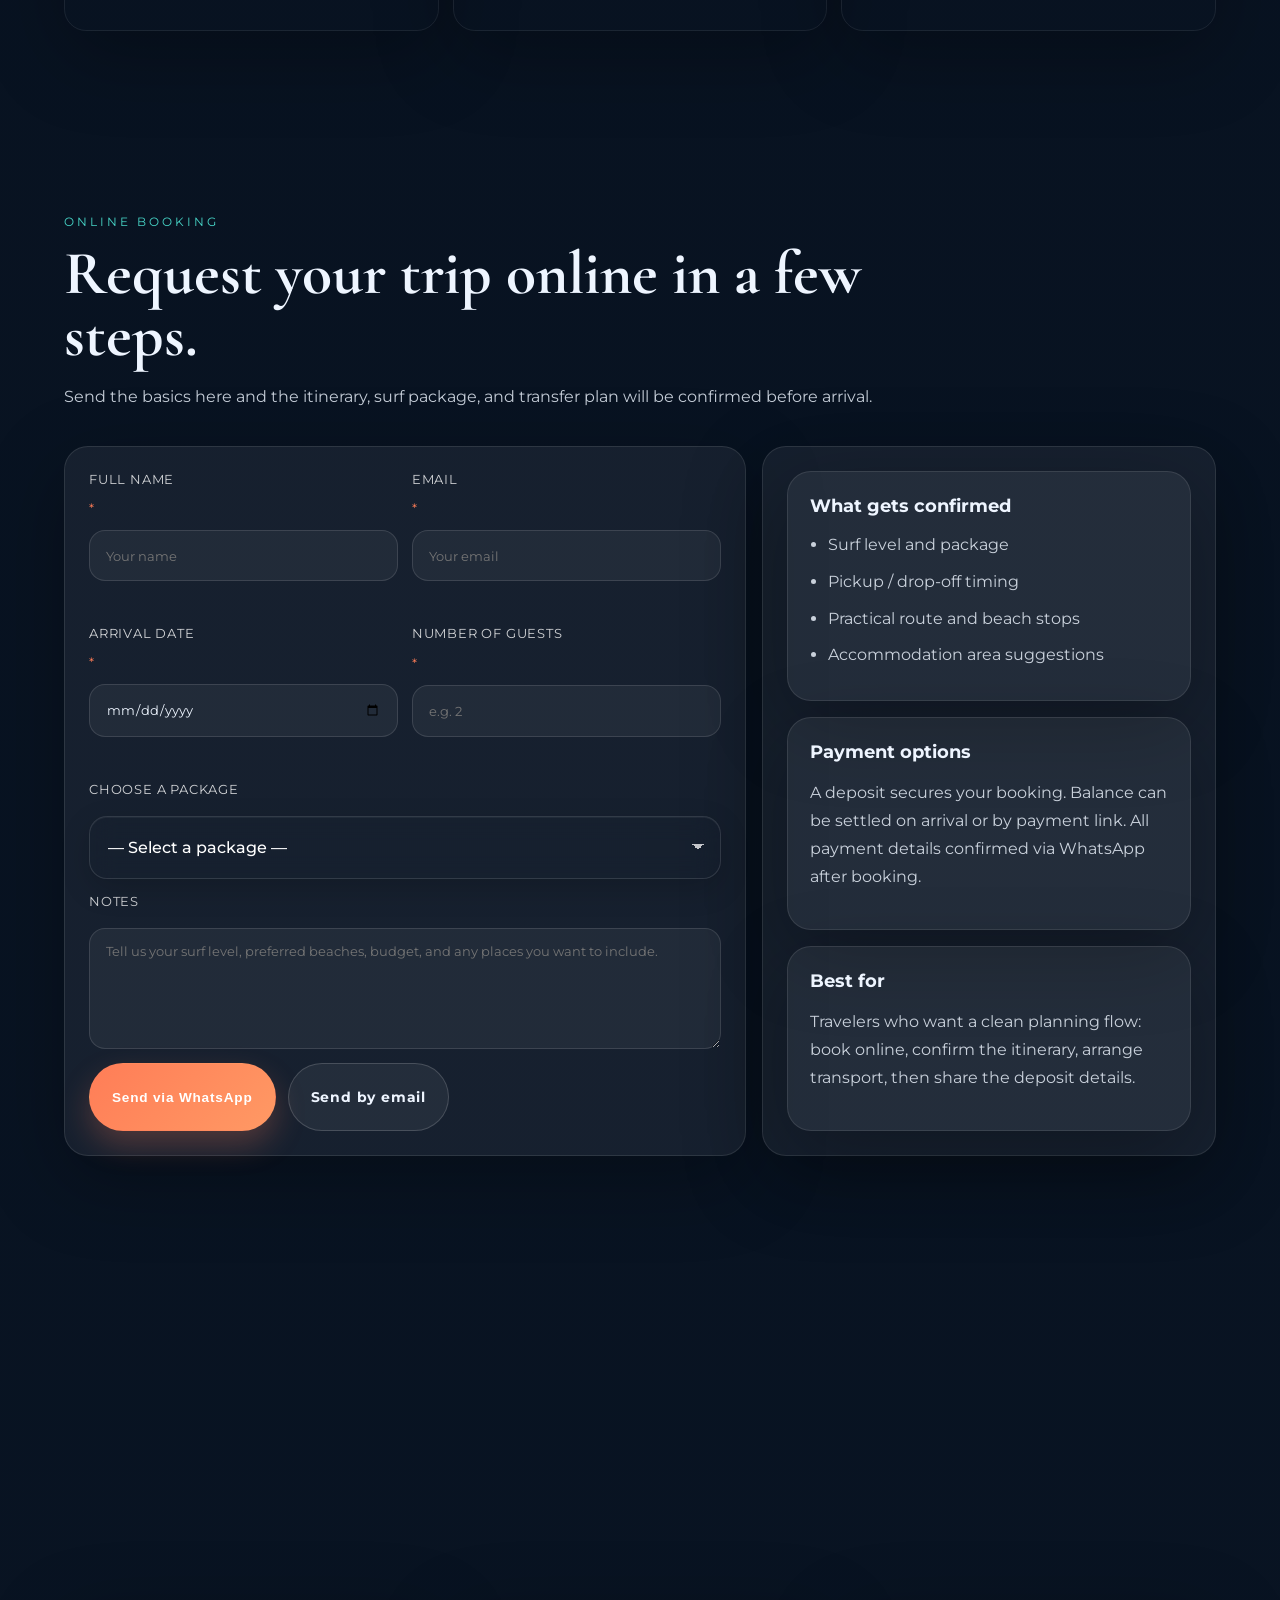
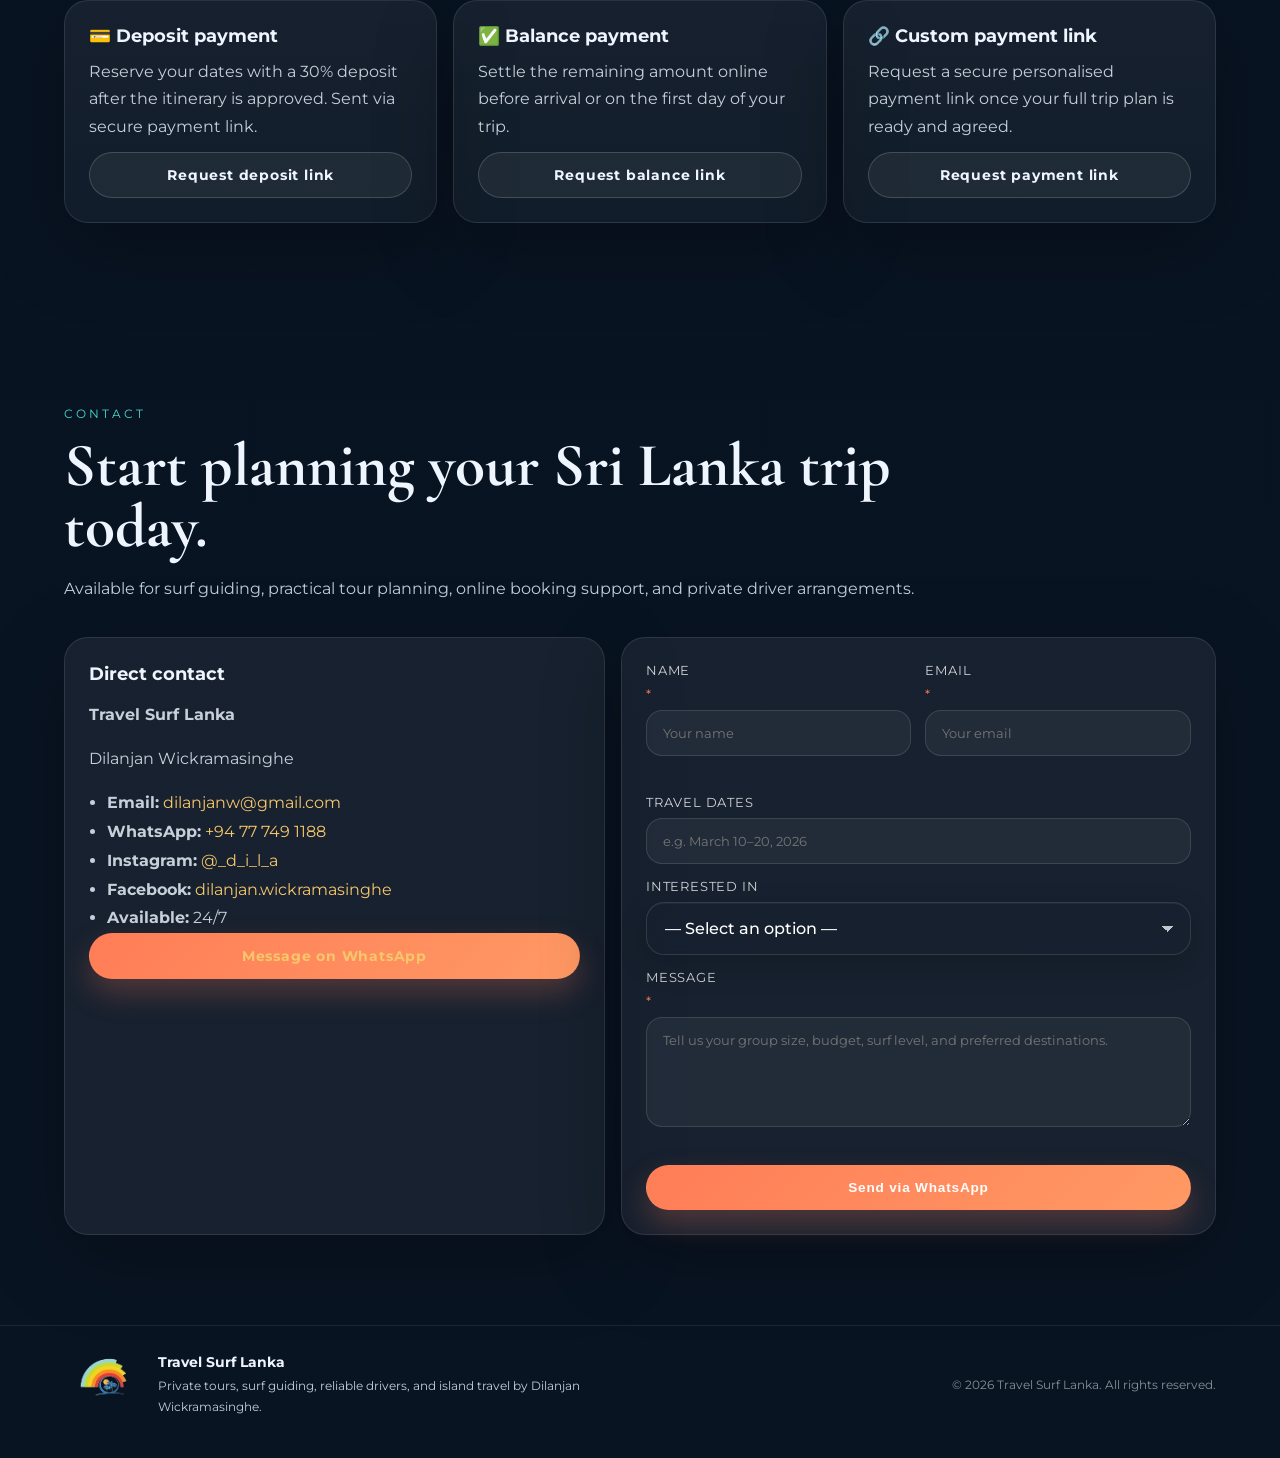
==== commit a04a348c: "Add files via upload" ====
--- a/index.html
+++ b/index.html
@@ -3,51 +3,102 @@
 <head>
   <meta charset="UTF-8" />
   <meta name="viewport" content="width=device-width, initial-scale=1.0" />
-  <title>Travel Surf Lanka | Sri Lanka Tours, Private Driver & Surf Experiences</title>
-  <meta name="description" content="Travel Surf Lanka offers Sri Lanka surf packages, guided tours, practical itineraries, booking support, and secure payment enquiries." />
+  <title>Travel Surf Lanka | Sri Lanka Private Tours & Surf Packages</title>
+  <meta name="description" content="Travel Surf Lanka offers private Sri Lanka tours, surf packages for all levels, airport transfers and personal driver service by Dilanjan Wickramasinghe." />
+
+  <!-- Open Graph / WhatsApp / Facebook sharing -->
+  <meta property="og:type" content="website" />
+  <meta property="og:url" content="https://travelsurflanka.com/" />
+  <meta property="og:title" content="Travel Surf Lanka | Sri Lanka Private Tours & Surf Packages" />
+  <meta property="og:description" content="Private tours, surf guiding, airport transfers and custom itineraries across Sri Lanka. Beginner to advanced surf. 24/7 support." />
+  <meta property="og:image" content="https://images.unsplash.com/photo-1506953823976-52e1fdc0149a?q=80&w=1200&auto=format&fit=crop" />
+  <meta name="twitter:card" content="summary_large_image" />
+  <meta name="twitter:title" content="Travel Surf Lanka | Private Tours & Surf" />
+  <meta name="twitter:description" content="Custom Sri Lanka tours and surf packages by local expert Dilanjan Wickramasinghe." />
+  <meta name="twitter:image" content="https://images.unsplash.com/photo-1506953823976-52e1fdc0149a?q=80&w=1200&auto=format&fit=crop" />
+
+  <!-- Favicon -->
+  <link rel="icon" type="image/png" href="travel-surf-lanka-logo-transparent.png" />
+  <link rel="apple-touch-icon" href="travel-surf-lanka-logo-transparent.png" />
+
+  <!-- Preload hero image for LCP -->
+  <link rel="preload" as="image" href="https://images.unsplash.com/photo-1500375592092-40eb2168fd21?q=80&w=3200&auto=format&fit=crop" />
+
+  <!-- Fonts -->
   <link rel="preconnect" href="https://fonts.googleapis.com">
   <link rel="preconnect" href="https://fonts.gstatic.com" crossorigin>
   <link href="https://fonts.googleapis.com/css2?family=Montserrat:wght@400;500;600;700;800&family=Cormorant+Garamond:wght@400;500;600;700&display=swap" rel="stylesheet">
+
+  <!-- Structured Data: Local Business -->
+  <script type="application/ld+json">
+  {
+    "@context": "https://schema.org",
+    "@type": "TouristInformationCenter",
+    "name": "Travel Surf Lanka",
+    "description": "Private Sri Lanka tours, surf packages and airport transfers by local expert Dilanjan Wickramasinghe.",
+    "url": "https://travelsurflanka.com",
+    "telephone": "+94777491188",
+    "email": "dilanjanw@gmail.com",
+    "address": {
+      "@type": "PostalAddress",
+      "addressCountry": "LK"
+    },
+    "founder": { "@type": "Person", "name": "Dilanjan Wickramasinghe" },
+    "openingHours": "Mo-Su 00:00-24:00",
+    "sameAs": ["https://www.instagram.com/_d_i_l_a"]
+  }
+  </script>
+
   <link rel="stylesheet" href="style.css" />
 </head>
 <body>
+
+  <!-- HEADER -->
   <header class="site-header" id="siteHeader">
-    
-<a class="brand" href="#home" aria-label="Travel Surf Lanka home">
-      <img class="brand-logo" src="travel-surf-lanka-logo.png" alt="Travel Surf Lanka Logo" />
+    <a class="brand" href="#home" aria-label="Travel Surf Lanka home">
+      <img class="brand-logo" src="travel-surf-lanka-logo-transparent.png" alt="Travel Surf Lanka Logo" width="90" height="90" />
       <div class="brand-copy">
         <span class="brand-name">Travel Surf Lanka</span>
-        <span class="brand-tag">Travel. Surf</span>
+        <span class="brand-tag">For Authentic Experience</span>
       </div>
     </a>
 
-
-    
-<nav class="nav" id="nav">
+    <nav class="nav" id="nav" aria-label="Primary navigation">
       <a href="#about">About</a>
       <a href="#itineraries">Itineraries</a>
-      <a href="#fleet">Vehicle Fleet</a>
+      <a href="#fleet">Fleet</a>
       <a href="#surf">Surf</a>
       <a href="#gallery">Gallery</a>
       <a href="#booking">Booking</a>
       <a href="#contact">Contact</a>
     </nav>
 
-
-    <div class="header-actions">      <a class="icon-link" href="https://www.instagram.com/_d_i_l_a?igsh=MWRibW0xamF4Zm9qYQ%3D%3D&utm_source=qr" target="_blank" rel="noopener" aria-label="Instagram profile">
+    <div class="header-actions">
+      <a class="icon-link fb-icon" href="https://www.facebook.com/dilanjan.wickramasinghe" target="_blank" rel="noopener" aria-label="Facebook profile">
+        <svg viewBox="0 0 24 24" aria-hidden="true">
+          <path d="M18 2h-3a5 5 0 0 0-5 5v3H7v4h3v8h4v-8h3l1-4h-4V7a1 1 0 0 1 1-1h3z"/>
+        </svg>
+      </a>
+      <a class="icon-link" href="https://www.instagram.com/_d_i_l_a?igsh=MWRibW0xamF4Zm9qYQ%3D%3D&utm_source=qr" target="_blank" rel="noopener" aria-label="Instagram profile">
         <svg viewBox="0 0 24 24" aria-hidden="true">
           <path d="M7.8 2h8.4A5.8 5.8 0 0 1 22 7.8v8.4A5.8 5.8 0 0 1 16.2 22H7.8A5.8 5.8 0 0 1 2 16.2V7.8A5.8 5.8 0 0 1 7.8 2Zm0 1.8A4 4 0 0 0 3.8 7.8v8.4a4 4 0 0 0 4 4h8.4a4 4 0 0 0 4-4V7.8a4 4 0 0 0-4-4H7.8Zm10.1 1.1a1.2 1.2 0 1 1 0 2.4 1.2 1.2 0 0 1 0-2.4ZM12 6.4A5.6 5.6 0 1 1 6.4 12 5.6 5.6 0 0 1 12 6.4Zm0 1.8A3.8 3.8 0 1 0 15.8 12 3.8 3.8 0 0 0 12 8.2Z"/>
         </svg>
       </a>
-      <a class="mini-btn ghost" href="https://wa.me/94777491188" target="_blank" rel="noopener">WhatsApp</a>
-      <button class="menu-btn" id="menuBtn" aria-label="Open menu">
+      
+      <a class="icon-link whatsapp-icon" href="https://wa.me/94777491188" target="_blank" rel="noopener" aria-label="WhatsApp">
+        <svg viewBox="0 0 24 24" fill="currentColor" aria-hidden="true">
+          <path d="M20.52 3.48A11.86 11.86 0 0 0 12.08 0C5.5 0 .14 5.34.14 11.92c0 2.1.55 4.15 1.6 5.96L0 24l6.3-1.65a11.86 11.86 0 0 0 5.78 1.48h.01c6.58 0 11.92-5.34 11.92-11.92 0-3.18-1.24-6.16-3.49-8.43ZM12.09 21.8h-.01a9.8 9.8 0 0 1-5-1.37l-.36-.21-3.74.98 1-3.64-.24-.37a9.8 9.8 0 0 1-1.5-5.25c0-5.42 4.41-9.83 9.84-9.83 2.62 0 5.08 1.02 6.93 2.88a9.74 9.74 0 0 1 2.88 6.94c0 5.42-4.42 9.83-9.84 9.83Zm5.39-7.34c-.3-.15-1.77-.87-2.04-.97-.27-.1-.47-.15-.67.15-.2.3-.77.97-.95 1.17-.17.2-.35.22-.65.07-.3-.15-1.28-.47-2.43-1.49-.9-.8-1.5-1.78-1.67-2.08-.17-.3-.02-.46.13-.61.13-.13.3-.35.45-.52.15-.17.2-.3.3-.5.1-.2.05-.37-.02-.52-.07-.15-.67-1.62-.92-2.22-.24-.58-.49-.5-.67-.5h-.57c-.2 0-.52.08-.8.38-.27.3-1.05 1.02-1.05 2.48 0 1.46 1.07 2.88 1.22 3.08.15.2 2.1 3.2 5.08 4.49.71.31 1.27.49 1.7.63.72.23 1.37.2 1.89.12.58-.09 1.77-.72 2.02-1.42.25-.7.25-1.3.17-1.42-.07-.12-.27-.2-.57-.35Z"/>
+        </svg>
+      </a>
+    
+      <button class="menu-btn" id="menuBtn" aria-label="Open menu" aria-expanded="false" aria-controls="mobileNav">
         <span></span><span></span><span></span>
       </button>
     </div>
   </header>
 
-  
-<nav class="mobile-nav" id="mobileNav" aria-label="Mobile navigation">
+  <!-- MOBILE NAV -->
+  <nav class="mobile-nav" id="mobileNav" aria-label="Mobile navigation">
     <a href="#about">About</a>
     <a href="#itineraries">Itineraries</a>
     <a href="#fleet">Vehicle Fleet</a>
@@ -59,43 +110,47 @@
     <a class="mini-btn" href="https://wa.me/94777491188" target="_blank" rel="noopener">Chat on WhatsApp</a>
   </nav>
 
-
   <main>
+
+    <!-- HERO -->
     <section class="hero" id="home">
       <div class="hero-media">
         <img
-          src="https://images.unsplash.com/photo-1500375592092-40eb2168fd21?q=80&w=2070&auto=format&fit=crop"
-          alt="Weligama beach in Sri Lanka"
+          src="https://images.unsplash.com/photo-1500375592092-40eb2168fd21?q=80&w=3200&auto=format&fit=crop"
+          alt="Weligama Bay, Sri Lanka"
+          width="2070" height="1380"
         />
         <div class="hero-overlay"></div>
       </div>
-
       <div class="hero-content reveal">
         <div class="eyebrow">Private tours • reliable driver service • Sri Lanka travel planning</div>
         <h1>Explore Sri Lanka with a trusted private tour guide & driver.</h1>
         <p>
           From private guided tours and comfortable island transport to unforgettable beach experiences and surf sessions,
-          hill country, wildlife parks, and heritage sites, Travel Surf Lanka keeps every journey smooth and personal.
+          hill country, wildlife parks, and heritage sites — Travel Surf Lanka keeps every journey smooth and personal.
         </p>
         <div class="hero-pills">
           <span>Beginner to advanced surf</span>
           <span>Custom Sri Lanka tours</span>
           <span>Flexible booking support</span>
+          <span>Airport transfers</span>
         </div>
         <div class="hero-actions">
-          <a class="primary-btn" href="#surf">Explore Tours</a>
-          <a class="secondary-btn" href="#booking">Book online</a>
+          <a class="primary-btn" href="#surf">Explore Surf Packages</a>
+          <a class="secondary-btn" href="#booking">Book Your Trip</a>
         </div>
       </div>
     </section>
 
+    <!-- STATS -->
     <section class="stats">
-      <div class="stat reveal"><strong>3</strong><span>Surf package levels</span></div>
-      <div class="stat reveal"><strong>4</strong><span>Practical itineraries</span></div>
+      <div class="stat reveal"><strong>10+</strong><span>Years in Sri Lanka travel</span></div>
+      <div class="stat reveal"><strong>4</strong><span>Prepared itineraries</span></div>
       <div class="stat reveal"><strong>24/7</strong><span>Trip support</span></div>
       <div class="stat reveal"><strong>100%</strong><span>Private custom planning</span></div>
     </section>
 
+    <!-- ABOUT -->
     <section class="section about" id="about">
       <div class="section-heading reveal">
         <span class="section-kicker">About Travel Surf Lanka</span>
@@ -105,44 +160,36 @@
           island touring, airport transfers, and private driver support for travelers who want a simple, reliable, and well-organized trip.
         </p>
       </div>
-
       <div class="about-grid">
         <article class="info-card reveal">
-          <h3>Owner & founder</h3>
+          <h3>Owner &amp; founder</h3>
           <p><strong>Dilanjan Wickramasinghe</strong></p>
           <ul>
             <li>Email: <a href="mailto:dilanjanw@gmail.com">dilanjanw@gmail.com</a></li>
             <li>WhatsApp: <a href="https://wa.me/94777491188" target="_blank" rel="noopener">+94 77 749 1188</a></li>
             <li>Instagram: <a href="https://www.instagram.com/_d_i_l_a?igsh=MWRibW0xamF4Zm9qYQ%3D%3D&utm_source=qr" target="_blank" rel="noopener">@_d_i_l_a</a></li>
+            <li>Facebook: <a href="https://www.facebook.com/dilanjan.wickramasinghe" target="_blank" rel="noopener">dilanjan.wickramasinghe</a></li>
           </ul>
         </article>
-
         <article class="info-card reveal">
           <h3>What you can expect</h3>
           <ul class="check-list">
-            <li>Private surf guiding for all levels</li>
-            <li>Practical routes with real destinations and activities</li>
-            <li>Flexible pickup times and trip pacing</li>
-            <li>Support for couples, families, surfers, and groups</li>
+            <li>Seamless Travel Logistics</li>
+            <li>Itinerary Customization</li>
+            <li>Expert Cultural Guiding</li>
+            <li>Professional Surf Coaching</li>
           </ul>
         </article>
-
         <article class="info-card reveal">
           <h3>How the planning works</h3>
           <p>
-            Send your dates, group size, and surf level. You will get a tailored plan with beach stops,
-            cultural highlights, and transport timing that actually works on the road.
+            Send your dates, PAX, ages of kids, preferable destinations, activities and then we build the itinerary together. Dates &amp; surf level for surf courses.
           </p>
         </article>
       </div>
     </section>
 
-    
-
-    
-
-    
-
+    <!-- ITINERARIES -->
     <section class="section itineraries" id="itineraries">
       <div class="section-heading reveal">
         <span class="section-kicker">Prepared itineraries</span>
@@ -152,10 +199,10 @@
           They can be adjusted for surf season, weather, and your preferred pace.
         </p>
       </div>
-
       <div class="itinerary-grid">
+
         <article class="itinerary-card reveal">
-          <img src="https://images.unsplash.com/photo-1500375592092-40eb2168fd21?q=80&w=2070&auto=format&fit=crop" alt="Weligama beach in Sri Lanka" />
+          <img src="https://images.unsplash.com/photo-1506953823976-52e1fdc0149a?q=80&w=800&auto=format&fit=crop" alt="Surfing at Weligama beach, Sri Lanka" width="800" height="480" loading="lazy" />
           <div class="itinerary-body">
             <h3>5 Days — South Coast Surf Starter</h3>
             <p class="meta">Weligama • Mirissa • Galle Fort • Unawatuna</p>
@@ -169,13 +216,14 @@
                 <li><strong>Day 5:</strong> Morning surf or coffee stop, then departure or extension.</li>
               </ol>
             </details>
+            <a class="secondary-btn itinerary-btn" href="https://wa.me/94777491188?text=Hi%20Dilanjan%2C%20I%27m%20interested%20in%20the%205-Day%20South%20Coast%20Surf%20Starter%20itinerary.%20Can%20you%20share%20more%20details%3F" target="_blank" rel="noopener">Enquire about this trip</a>
           </div>
         </article>
 
         <article class="itinerary-card reveal">
-          <img src="https://upload.wikimedia.org/wikipedia/commons/thumb/7/77/Galle_Fort.jpg/3840px-Galle_Fort.jpg" alt="Aerial view of Galle Fort in Sri Lanka" />
+          <img src="https://upload.wikimedia.org/wikipedia/commons/thumb/7/77/Galle_Fort.jpg/1200px-Galle_Fort.jpg" alt="Aerial view of Galle Fort, Sri Lanka" width="800" height="480" loading="lazy" />
           <div class="itinerary-body">
-            <h3>7 Days — South Coast & Wildlife</h3>
+            <h3>7 Days — South Coast &amp; Wildlife</h3>
             <p class="meta">Galle • Mirissa • Udawalawe • Ella</p>
             <details>
               <summary>Day-by-day plan</summary>
@@ -189,13 +237,14 @@
                 <li><strong>Day 7:</strong> Scenic return or continue to the hill country.</li>
               </ol>
             </details>
+            <a class="secondary-btn itinerary-btn" href="https://wa.me/94777491188?text=Hi%20Dilanjan%2C%20I%27m%20interested%20in%20the%207-Day%20South%20Coast%20%26%20Wildlife%20itinerary.%20Can%20you%20share%20more%20details%3F" target="_blank" rel="noopener">Enquire about this trip</a>
           </div>
         </article>
 
         <article class="itinerary-card reveal">
-          <img src="https://upload.wikimedia.org/wikipedia/commons/b/b0/Sigiriya%2C_Rock_Fortress.jpg" alt="Sigiriya Rock Fortress in Sri Lanka" />
+          <img src="https://upload.wikimedia.org/wikipedia/commons/b/b0/Sigiriya%2C_Rock_Fortress.jpg" alt="Sigiriya Rock Fortress, Sri Lanka" width="800" height="480" loading="lazy" />
           <div class="itinerary-body">
-            <h3>10 Days — Culture, Hills & Coast</h3>
+            <h3>10 Days — Culture, Hills &amp; Coast</h3>
             <p class="meta">Sigiriya • Dambulla • Kandy • Nuwara Eliya • Ella • South Coast</p>
             <details>
               <summary>Day-by-day plan</summary>
@@ -212,14 +261,15 @@
                 <li><strong>Day 10:</strong> Airport transfer or add an extra coast day.</li>
               </ol>
             </details>
+            <a class="secondary-btn itinerary-btn" href="https://wa.me/94777491188?text=Hi%20Dilanjan%2C%20I%27m%20interested%20in%20the%2010-Day%20Culture%2C%20Hills%20%26%20Coast%20itinerary.%20Can%20you%20share%20more%20details%3F" target="_blank" rel="noopener">Enquire about this trip</a>
           </div>
         </article>
 
         <article class="itinerary-card reveal">
-          <img src="https://upload.wikimedia.org/wikipedia/commons/1/15/Tea_Plantation%2C_Haputale%2C_Sri_Lanka.jpg" alt="Tea plantation in Haputale, Sri Lanka" />
+          <img src="https://upload.wikimedia.org/wikipedia/commons/1/15/Tea_Plantation%2C_Haputale%2C_Sri_Lanka.jpg" alt="Tea plantation in Haputale, Sri Lanka" width="800" height="480" loading="lazy" />
           <div class="itinerary-body">
             <h3>12 Days — Complete Sri Lanka Loop</h3>
-            <p class="meta">Coast • Surf • Wildlife • Tea Country • Ancient sites</p>
+            <p class="meta">Coast • Surf • Wildlife • Tea Country • Ancient Sites</p>
             <details>
               <summary>Day-by-day plan</summary>
               <ol>
@@ -237,64 +287,68 @@
                 <li><strong>Day 12:</strong> Departure transfer.</li>
               </ol>
             </details>
-          </div>
-        </article>
-      </div>
-    </section>
-
-<section class="section fleet" id="fleet">
+            <a class="secondary-btn itinerary-btn" href="https://wa.me/94777491188?text=Hi%20Dilanjan%2C%20I%27m%20interested%20in%20the%2012-Day%20Complete%20Sri%20Lanka%20Loop.%20Can%20you%20share%20more%20details%3F" target="_blank" rel="noopener">Enquire about this trip</a>
+          </div>
+        </article>
+
+      </div>
+    </section>
+
+    <!-- FLEET -->
+    <section class="section fleet" id="fleet">
       <div class="section-heading reveal">
         <span class="section-kicker">Vehicle fleet</span>
         <h2>Comfortable, air-conditioned travel for coast, culture, and surf trips.</h2>
-        <p>Private transport is arranged to match your group size and route, with practical timing for island travel.</p>
-      </div>
-
+        <p>Private transport arranged to match your group size and route, with practical timing for island travel.</p>
+      </div>
       <div class="fleet-grid">
         <article class="fleet-card reveal">
-          <span class="fleet-icon">1-3 pax</span>
-          <h3>Hatchback cars</h3>
-          <p>Best for solo travelers and couples.</p>
+          <span class="fleet-icon">1–2 pax</span>
+          <h3>Hatchback car</h3>
+          <p>Best for solo travelers and couples. Includes luggage space.</p>
         </article>
         <article class="fleet-card reveal">
-          <span class="fleet-icon">2-4 pax</span>
-          <h3>Sedan cars</h3>
-          <p>Comfortable for city runs and longer scenic drives.</p>
+          <span class="fleet-icon">1–3 pax</span>
+          <h3>Sedan car</h3>
+          <p>Comfortable for city runs and longer scenic drives. Includes luggage space.</p>
         </article>
         <article class="fleet-card reveal">
-          <span class="fleet-icon">4-6 pax</span>
-          <h3>Mini vans</h3>
-          <p>Ideal for small families and surf groups.</p>
+          <span class="fleet-icon">1–5 pax</span>
+          <h3>Mini van</h3>
+          <p>Ideal for small families and surf groups. Includes luggage space.</p>
         </article>
         <article class="fleet-card reveal">
-          <span class="fleet-icon">6-10 pax</span>
-          <h3>Vans</h3>
-          <p>Spacious travel for friends, teams, and surf trips.</p>
+          <span class="fleet-icon">5–9 pax</span>
+          <h3>Van</h3>
+          <p>Spacious travel for friends, teams, and surf trips. Includes luggage space.</p>
         </article>
         <article class="fleet-card reveal">
           <span class="fleet-icon">10+ pax</span>
-          <h3>Mini busses</h3>
-          <p>Suitable for larger groups and longer touring days.</p>
-        </article>
-      </div>
-    </section>
-
-<section class="section surf" id="surf">
-      <div class="section-heading reveal">
-        <span class="section-kicker">Surf</span>
+          <h3>Bus</h3>
+          <p>Suitable for larger groups and longer touring days. Includes luggage space.</p>
+        </article>
+      </div>
+    </section>
+
+    <!-- SURF PACKAGES -->
+    <section class="section surf" id="surf">
+      <div class="section-heading reveal">
+        <span class="section-kicker">Surf packages</span>
         <h2>Surf packages for beginner, intermediate, and advanced guests.</h2>
         <p>
           Built around Sri Lanka's south-coast surf rhythm, these packages can be adapted for a single beach stay,
           a mixed surf-and-tour itinerary, or an east-coast season trip.
         </p>
       </div>
-
       <div class="surf-grid">
+
         <article class="package-card reveal">
           <div class="package-top">
             <span class="package-level beginner">Beginner</span>
             <span class="package-price">Surf Lite</span>
           </div>
           <h3>1 lesson a day</h3>
+          <p class="package-price-display">Lite: <strong>$25 PP</strong> &nbsp;|&nbsp; Course: <strong>$45 PP</strong></p>
           <p>For first-timers and relaxed beach holidays.</p>
           <ul>
             <li>One surf lesson per day</li>
@@ -302,6 +356,7 @@
             <li>Flexible lesson times</li>
             <li>Best for Weligama-style soft beach breaks</li>
           </ul>
+          <a class="primary-btn pkg-btn" href="https://wa.me/94777491188?text=Hi%20Dilanjan%2C%20I%27m%20interested%20in%20the%20Surf%20Lite%20package%20(beginner%2C%201%20lesson%2Fday).%20Can%20you%20send%20me%20more%20details%3F" target="_blank" rel="noopener">Book Surf Lite</a>
         </article>
 
         <article class="package-card reveal featured">
@@ -310,6 +365,7 @@
             <span class="package-price">Surf Course</span>
           </div>
           <h3>2 lessons a day</h3>
+          <p class="package-price-display">Lite: <strong>$30 PP</strong> &nbsp;|&nbsp; Course: <strong>$50 PP</strong></p>
           <p>For surfers who want faster progress and more time in the water.</p>
           <ul>
             <li>Two sessions each day</li>
@@ -317,6 +373,7 @@
             <li>Flexible times around tide and swell</li>
             <li>Video feedback and technique improvements on request</li>
           </ul>
+          <a class="primary-btn pkg-btn" href="https://wa.me/94777491188?text=Hi%20Dilanjan%2C%20I%27m%20interested%20in%20the%20Surf%20Course%20package%20(intermediate%2C%202%20lessons%2Fday).%20Can%20you%20send%20me%20more%20details%3F" target="_blank" rel="noopener">Book Surf Course</a>
         </article>
 
         <article class="package-card reveal">
@@ -324,7 +381,8 @@
             <span class="package-level advanced">Advanced</span>
             <span class="package-price">Surf Advance</span>
           </div>
-          <h3>Coaching and guiding</h3>
+          <h3>Coaching &amp; guiding</h3>
+          <p class="package-price-display"><strong>$80 PP / 2 hrs</strong></p>
           <p>For experienced surfers who want the right wave and the right timing.</p>
           <ul>
             <li>Surf coaching and local guiding</li>
@@ -332,101 +390,131 @@
             <li>Spot selection based on swell and tide</li>
             <li>Private transport between breaks</li>
           </ul>
-        </article>
-      </div>
-    </section>
-
-
-<section class="section why-us" id="why-us">
-  <div class="section-heading reveal">
-    <span class="section-kicker">Why Travel With Us</span>
-    <h2>Comfortable, reliable and personalized travel across Sri Lanka.</h2>
-  </div>
-
-  <div class="why-grid">
-    <article class="why-card reveal">
-      <div class="why-icon">🚘</div>
-      <h3>Local expert driver</h3>
-    </article>
-
-    <article class="why-card reveal">
-      <div class="why-icon">🛡️</div>
-      <h3>Safe transport</h3>
-    </article>
-
-    <article class="why-card reveal">
-      <div class="why-icon">🗺️</div>
-      <h3>Flexible itineraries</h3>
-    </article>
-
-    <article class="why-card reveal">
-      <div class="why-icon">✈️</div>
-      <h3>Airport pickup</h3>
-    </article>
-
-    <article class="why-card reveal">
-      <div class="why-icon">🏄</div>
-      <h3>Surf guidance</h3>
-    </article>
-
-    <article class="why-card reveal">
-      <div class="why-icon">🕒</div>
-      <h3>24/7 support</h3>
-    </article>
-  </div>
-</section>
-
-<section class="section booking" id="booking">
+          <a class="primary-btn pkg-btn" href="https://wa.me/94777491188?text=Hi%20Dilanjan%2C%20I%27m%20interested%20in%20the%20Surf%20Advance%20package%20(coaching%20%26%20guiding).%20Can%20you%20send%20me%20more%20details%3F" target="_blank" rel="noopener">Book Surf Advance</a>
+        </article>
+
+      </div>
+    </section>
+
+    <!-- WHY US -->
+    <section class="section why-us" id="why-us">
+      <div class="section-heading reveal">
+        <span class="section-kicker">Why travel with us</span>
+        <h2>Comfortable, reliable and personalised travel across Sri Lanka.</h2>
+      </div>
+      <div class="why-grid">
+        <article class="why-card reveal">
+          <div class="why-icon">🚘</div>
+          <h3>Local expert driver</h3>
+          <p>Born and raised in Sri Lanka with deep knowledge of every route.</p>
+        </article>
+        <article class="why-card reveal">
+          <div class="why-icon">🛡️</div>
+          <h3>Safe transport</h3>
+          <p>Well-maintained, air-conditioned vehicles with professional driving.</p>
+        </article>
+        <article class="why-card reveal">
+          <div class="why-icon">🗺️</div>
+          <h3>Flexible itineraries</h3>
+          <p>Plans adjust around your pace, weather, and preferences each day.</p>
+        </article>
+        <article class="why-card reveal">
+          <div class="why-icon">✈️</div>
+          <h3>Airport pickup</h3>
+          <p>Reliable airport transfers day or night, no waiting or hidden costs.</p>
+        </article>
+        <article class="why-card reveal">
+          <div class="why-icon">🏄</div>
+          <h3>Surf guidance</h3>
+          <p>Local surf knowledge for the best spots, tides, and conditions.</p>
+        </article>
+        <article class="why-card reveal">
+          <div class="why-icon">🕒</div>
+          <h3>24/7 support</h3>
+          <p>Available around the clock via WhatsApp throughout your trip.</p>
+        </article>
+      </div>
+    </section>
+
+    <!-- GALLERY -->
+    <section class="section gallery" id="gallery">
+      <div class="section-heading reveal">
+        <span class="section-kicker">Sri Lanka gallery</span>
+        <h2>Coast, surf, temples, hills, and wildlife.</h2>
+      </div>
+      <div class="gallery-grid">
+        <img class="reveal" src="https://images.unsplash.com/photo-1506953823976-52e1fdc0149a?q=80&w=800&auto=format&fit=crop" alt="Surf beach on Sri Lanka's south coast" width="800" height="600" loading="lazy" />
+        <img class="reveal" src="https://upload.wikimedia.org/wikipedia/commons/b/b0/Sigiriya%2C_Rock_Fortress.jpg" alt="Sigiriya Rock Fortress, Sri Lanka" width="800" height="600" loading="lazy" />
+        <img class="reveal" src="https://upload.wikimedia.org/wikipedia/commons/1/14/Ella_Valley%2C_Sri_Lanka%2C_Mountains_in_clouds.jpg" alt="Ella Valley in Sri Lanka" width="800" height="600" loading="lazy" />
+        <img class="reveal" src="https://upload.wikimedia.org/wikipedia/commons/1/15/Tea_Plantation%2C_Haputale%2C_Sri_Lanka.jpg" alt="Tea plantation in Haputale, Sri Lanka" width="800" height="600" loading="lazy" />
+        <img class="reveal" src="https://upload.wikimedia.org/wikipedia/commons/thumb/7/77/Galle_Fort.jpg/1200px-Galle_Fort.jpg" alt="Aerial view of Galle Fort, Sri Lanka" width="800" height="600" loading="lazy" />
+        <img class="reveal" src="https://upload.wikimedia.org/wikipedia/commons/8/80/Secret_beach_-_Mirissa_Sri_Lanka.jpg" alt="Secret beach in Mirissa, Sri Lanka" width="800" height="600" loading="lazy" />
+        <img class="reveal" src="https://images.unsplash.com/photo-1586861635167-e5223aadc9fe?q=80&w=800&auto=format&fit=crop" alt="Traditional Sri Lankan spices and market" width="800" height="600" loading="lazy" />
+        <img class="reveal" src="https://images.unsplash.com/photo-1582650625119-3a31f8fa2699?q=80&w=800&auto=format&fit=crop" alt="Sri Lankan elephant in the wild" width="800" height="600" loading="lazy" />
+        <img class="reveal" src="https://images.unsplash.com/photo-1559628233-100c798642d5?q=80&w=800&auto=format&fit=crop" alt="Stilt fishermen on the south coast of Sri Lanka" width="800" height="600" loading="lazy" />
+      </div>
+    </section>
+
+    <!-- BOOKING -->
+    <section class="section booking" id="booking">
       <div class="section-heading reveal">
         <span class="section-kicker">Online booking</span>
         <h2>Request your trip online in a few steps.</h2>
-        <p>
-          Send the basics here, and the itinerary, surf package, and transfer plan can be confirmed with you before arrival.
-        </p>
+        <p>Send the basics here and the itinerary, surf package, and transfer plan will be confirmed before arrival.</p>
       </div>
 
       <div class="booking-grid">
-        <form class="booking-form reveal" onsubmit="return false;">
+        <form class="booking-form reveal" id="bookingForm" novalidate>
+          <div id="bookingSuccess" class="form-success" style="display:none;">
+            <strong>✓ Message sent!</strong> Dilanjan will reply on WhatsApp within a few hours.
+          </div>
           <div class="field-row">
-            <label>
-              Full name
-              <input type="text" placeholder="Your name" />
+            <label for="b-name">
+              Full name <span class="req">*</span>
+              <input id="b-name" name="name" type="text" placeholder="Your name" required autocomplete="name" />
+              <span class="field-error" id="b-name-err"></span>
             </label>
-            <label>
-              Email
-              <input type="email" placeholder="Your email" />
+            <label for="b-email">
+              Email <span class="req">*</span>
+              <input id="b-email" name="email" type="email" placeholder="Your email" required autocomplete="email" />
+              <span class="field-error" id="b-email-err"></span>
             </label>
           </div>
           <div class="field-row">
-            <label>
-              Arrival date
-              <input type="text" placeholder="Day / month / year" />
+            <label for="b-arrival">
+              Arrival date <span class="req">*</span>
+              <input id="b-arrival" name="arrival" type="date" required />
+              <span class="field-error" id="b-arrival-err"></span>
             </label>
-            <label>
-              Guests
-              <input type="number" min="1" placeholder="Number of travelers" />
+            <label for="b-guests">
+              Number of guests <span class="req">*</span>
+              <input id="b-guests" name="guests" type="number" min="1" max="30" placeholder="e.g. 2" required />
+              <span class="field-error" id="b-guests-err"></span>
             </label>
           </div>
-          <label>
+          <label for="b-package">
             Choose a package
-            <select>
-              <option>Surf Lite — 1 lesson a day, board rental, flexible times</option>
-              <option>Surf Course — 2 lessons a day, board rental, flexible times</option>
-              <option>Surf Advance — coaching and guided reef / point breaks</option>
+            <select id="b-package" name="package">
+              <option value="">— Select a package —</option>
+              <option>Surf Lite — Beginner ($25 PP)</option>
+              <option>Surf Course — Beginner ($45 PP)</option>
+              <option>Surf Lite — Intermediate ($30 PP)</option>
+              <option>Surf Course — Intermediate ($50 PP)</option>
+              <option>Surf Advance — Coaching &amp; Guiding ($80 PP / 2 hrs)</option>
               <option>5 Days — South Coast Surf Starter</option>
-              <option>7 Days — South Coast & Wildlife</option>
-              <option>10 Days — Culture, Hills & Coast</option>
+              <option>7 Days — South Coast &amp; Wildlife</option>
+              <option>10 Days — Culture, Hills &amp; Coast</option>
               <option>12 Days — Complete Sri Lanka Loop</option>
-              <option>Custom trip</option>
+              <option>Custom trip / private driver only</option>
             </select>
           </label>
-          <label>
+          <label for="b-notes">
             Notes
-            <textarea rows="5" placeholder="Tell us your surf level, preferred beaches, budget, and any places you want to include."></textarea>
+            <textarea id="b-notes" name="notes" rows="5" placeholder="Tell us your surf level, preferred beaches, budget, and any places you want to include."></textarea>
           </label>
           <div class="form-actions">
-            <a class="primary-btn" href="https://wa.me/94777491188" target="_blank" rel="noopener">Send on WhatsApp</a>
-            <a class="secondary-btn" href="mailto:dilanjanw@gmail.com">Send by email</a>
+            <button class="primary-btn" type="submit">Send via WhatsApp</button>
+            <a class="secondary-btn" id="emailBookingBtn" href="mailto:dilanjanw@gmail.com">Send by email</a>
           </div>
         </form>
 
@@ -441,58 +529,44 @@
             </ul>
           </article>
           <article class="info-card stacked">
+            <h3>Payment options</h3>
+            <p>A deposit secures your booking. Balance can be settled on arrival or by payment link. All payment details confirmed via WhatsApp after booking.</p>
+          </article>
+          <article class="info-card stacked">
             <h3>Best for</h3>
-            <p>
-              Travelers who want a clean planning flow: book online, confirm the itinerary, arrange transport,
-              then share the payment link or deposit details.
-            </p>
+            <p>Travelers who want a clean planning flow: book online, confirm the itinerary, arrange transport, then share the deposit details.</p>
           </article>
         </aside>
       </div>
     </section>
 
+    <!-- PAYMENT -->
     <section class="section payment" id="payment">
       <div class="section-heading reveal">
-        <span class="section-kicker">Online payment</span>
-        <h2>Secure payment can be arranged after booking confirmation.</h2>
-        <p>
-          The site now includes an online payment section so guests can request a payment link, deposit invoice,
-          or balance settlement after the plan is confirmed.
-        </p>
-      </div>
-
+        <span class="section-kicker">Secure payment</span>
+        <h2>Payment arranged after booking confirmation.</h2>
+        <p>Once your trip is confirmed via WhatsApp, Dilanjan will send a payment link or bank details for your deposit and balance.</p>
+      </div>
       <div class="payment-grid">
         <article class="payment-card reveal">
-          <h3>Deposit payment</h3>
-          <p>Reserve your dates with a deposit after the itinerary is approved.</p>
+          <h3>💳 Deposit payment</h3>
+          <p>Reserve your dates with a 30% deposit after the itinerary is approved. Sent via secure payment link.</p>
+          <a class="secondary-btn full" href="https://wa.me/94777491188?text=Hi%20Dilanjan%2C%20I%27d%20like%20to%20arrange%20a%20deposit%20payment.%20Can%20you%20send%20me%20the%20payment%20details%3F" target="_blank" rel="noopener">Request deposit link</a>
         </article>
         <article class="payment-card reveal">
-          <h3>Balance payment</h3>
-          <p>Settle the remaining amount online before arrival or during the trip.</p>
+          <h3>✅ Balance payment</h3>
+          <p>Settle the remaining amount online before arrival or on the first day of your trip.</p>
+          <a class="secondary-btn full" href="https://wa.me/94777491188?text=Hi%20Dilanjan%2C%20I%27d%20like%20to%20pay%20my%20trip%20balance.%20Can%20you%20send%20me%20the%20payment%20details%3F" target="_blank" rel="noopener">Request balance link</a>
         </article>
         <article class="payment-card reveal">
-          <h3>Payment link request</h3>
-          <p>Request a secure online payment link through WhatsApp or email once the trip details are ready.</p>
-        </article>
-      </div>
-    </section>
-
-    <section class="section gallery" id="gallery">
-      <div class="section-heading reveal">
-        <span class="section-kicker">Sri Lanka gallery</span>
-        <h2>Sri Lanka scenery only: coast, surf, temples, hills, wildlife.</h2>
-      </div>
-
-      <div class="gallery-grid">
-        <img class="reveal" src="https://images.unsplash.com/photo-1500375592092-40eb2168fd21?q=80&w=2070&auto=format&fit=crop" alt="Surf beach in Weligama, Sri Lanka" />
-        <img class="reveal" src="https://upload.wikimedia.org/wikipedia/commons/b/b0/Sigiriya%2C_Rock_Fortress.jpg" alt="Sigiriya Rock Fortress in Sri Lanka" />
-        <img class="reveal" src="https://upload.wikimedia.org/wikipedia/commons/1/14/Ella_Valley%2C_Sri_Lanka%2C_Mountains_in_clouds.jpg" alt="Ella Valley in Sri Lanka" />
-        <img class="reveal" src="https://upload.wikimedia.org/wikipedia/commons/1/15/Tea_Plantation%2C_Haputale%2C_Sri_Lanka.jpg" alt="Tea plantation in Haputale, Sri Lanka" />
-        <img class="reveal" src="https://upload.wikimedia.org/wikipedia/commons/thumb/7/77/Galle_Fort.jpg/3840px-Galle_Fort.jpg" alt="Aerial view of Galle Fort, Sri Lanka" />
-        <img class="reveal" src="https://upload.wikimedia.org/wikipedia/commons/8/80/Secret_beach_-_Mirissa_Sri_Lanka.jpg" alt="Secret beach in Mirissa, Sri Lanka" />
-      </div>
-    </section>
-
+          <h3>🔗 Custom payment link</h3>
+          <p>Request a secure personalised payment link once your full trip plan is ready and agreed.</p>
+          <a class="secondary-btn full" href="https://wa.me/94777491188?text=Hi%20Dilanjan%2C%20can%20you%20send%20me%20a%20payment%20link%20for%20my%20trip%3F" target="_blank" rel="noopener">Request payment link</a>
+        </article>
+      </div>
+    </section>
+
+    <!-- CONTACT -->
     <section class="section contact" id="contact">
       <div class="section-heading reveal">
         <span class="section-kicker">Contact</span>
@@ -509,79 +583,88 @@
             <li><strong>Email:</strong> <a href="mailto:dilanjanw@gmail.com">dilanjanw@gmail.com</a></li>
             <li><strong>WhatsApp:</strong> <a href="https://wa.me/94777491188" target="_blank" rel="noopener">+94 77 749 1188</a></li>
             <li><strong>Instagram:</strong> <a href="https://www.instagram.com/_d_i_l_a?igsh=MWRibW0xamF4Zm9qYQ%3D%3D&utm_source=qr" target="_blank" rel="noopener">@_d_i_l_a</a></li>
+            <li><strong>Facebook:</strong> <a href="https://www.facebook.com/dilanjan.wickramasinghe" target="_blank" rel="noopener">dilanjan.wickramasinghe</a></li>
             <li><strong>Available:</strong> 24/7</li>
           </ul>
           <a class="primary-btn full" href="https://wa.me/94777491188" target="_blank" rel="noopener">Message on WhatsApp</a>
         </div>
 
-        <form class="contact-form reveal" onsubmit="return false;">
+        <form class="contact-form reveal" id="contactForm" novalidate>
+          <div id="contactSuccess" class="form-success" style="display:none;">
+            <strong>✓ Sent!</strong> Dilanjan will get back to you on WhatsApp soon.
+          </div>
           <div class="field-row">
-            <label>
-              Name
-              <input type="text" placeholder="Your name" />
+            <label for="c-name">
+              Name <span class="req">*</span>
+              <input id="c-name" name="name" type="text" placeholder="Your name" required autocomplete="name" />
+              <span class="field-error" id="c-name-err"></span>
             </label>
-            <label>
-              Email
-              <input type="email" placeholder="Your email" />
+            <label for="c-email">
+              Email <span class="req">*</span>
+              <input id="c-email" name="email" type="email" placeholder="Your email" required autocomplete="email" />
+              <span class="field-error" id="c-email-err"></span>
             </label>
           </div>
-          <label>
+          <label for="c-dates">
             Travel dates
-            <input type="text" placeholder="Month / dates" />
+            <input id="c-dates" name="dates" type="text" placeholder="e.g. March 10–20, 2026" />
           </label>
-          <label>
+          <label for="c-interest">
             Interested in
-            <select>
-              <option>Surf Lite</option>
-              <option>Surf Course</option>
-              <option>Surf Advance</option>
+            <select id="c-interest" name="interest">
+              <option value="">— Select an option —</option>
+              <option>Surf Lite — Beginner ($25 PP)</option>
+              <option>Surf Course — Beginner ($45 PP)</option>
+              <option>Surf Lite — Intermediate ($30 PP)</option>
+              <option>Surf Course — Intermediate ($50 PP)</option>
+              <option>Surf Advance — Coaching &amp; Guiding ($80 PP / 2 hrs)</option>
               <option>5 Days — South Coast Surf Starter</option>
-              <option>7 Days — South Coast & Wildlife</option>
-              <option>10 Days — Culture, Hills & Coast</option>
+              <option>7 Days — South Coast &amp; Wildlife</option>
+              <option>10 Days — Culture, Hills &amp; Coast</option>
               <option>12 Days — Complete Sri Lanka Loop</option>
               <option>Private driver / custom planning</option>
             </select>
           </label>
-          <label>
-            Message
-            <textarea rows="5" placeholder="Tell us your group size, budget, surf level, and preferred destinations."></textarea>
+          <label for="c-message">
+            Message <span class="req">*</span>
+            <textarea id="c-message" name="message" rows="5" placeholder="Tell us your group size, budget, surf level, and preferred destinations." required></textarea>
+            <span class="field-error" id="c-message-err"></span>
           </label>
-          <button class="secondary-btn full" type="submit">Send enquiry</button>
+          <button class="primary-btn full" type="submit">Send via WhatsApp</button>
         </form>
       </div>
     </section>
+
   </main>
 
+  <!-- FOOTER -->
   <footer class="site-footer">
-    
-<div class="footer-brand">
-      <img class="footer-logo" src="travel-surf-lanka-logo.png" alt="Travel Surf Lanka Logo" />
+    <div class="footer-brand">
+      <img class="footer-logo" src="travel-surf-lanka-logo-transparent.png" alt="Travel Surf Lanka Logo" width="80" height="80" loading="lazy" />
       <div>
         <strong>Travel Surf Lanka</strong>
         <p>Private tours, surf guiding, reliable drivers, and island travel by Dilanjan Wickramasinghe.</p>
       </div>
     </div>
-
     <p class="copyright">© <span id="year"></span> Travel Surf Lanka. All rights reserved.</p>
   </footer>
 
-  <a class="floating-wa" href="https://wa.me/94777491188" target="_blank" rel="noopener" aria-label="WhatsApp contact">WhatsApp</a>
-
-<a class="floating-book" href="#booking" aria-label="Plan My Trip">Plan My Trip</a>
-
-<div class="floating-translate">
-  <button class="translate-float-btn" id="translateBtn" type="button">🌍 Translate</button>
-  <div class="translate-menu" id="translateMenu" aria-label="Language translation options">
-    <button type="button" data-lang="he">Hebrew</button>
-    <button type="button" data-lang="nl">Dutch</button>
-    <button type="button" data-lang="de">German</button>
-    <button type="button" data-lang="es">Spanish</button>
-    <button type="button" data-lang="sl">Slovenian</button>
-    <button type="button" data-lang="it">Italian</button>
+  <!-- FLOATING BUTTONS -->
+  <a class="floating-wa" href="https://wa.me/94777491188" target="_blank" rel="noopener" aria-label="Chat on WhatsApp">WhatsApp</a>
+  <a class="floating-book" href="#booking" aria-label="Plan My Trip">Plan My Trip</a>
+
+  <!-- TRANSLATE -->
+  <div class="floating-translate">
+    <button class="translate-float-btn" id="translateBtn" type="button" aria-expanded="false" aria-controls="translateMenu">🌍 Translate</button>
+    <div class="translate-menu" id="translateMenu" aria-label="Language options">
+      <button type="button" data-lang="de">🇩🇪 German</button>
+      <button type="button" data-lang="nl">🇳🇱 Dutch</button>
+      <button type="button" data-lang="fr">🇫🇷 French</button>
+      <button type="button" data-lang="es">🇪🇸 Spanish</button>
+      <button type="button" data-lang="it">🇮🇹 Italian</button>
+      <button type="button" data-lang="he">🇮🇱 Hebrew</button>
+    </div>
   </div>
-</div>
-
-
 
   <div id="google_translate_element" class="translate-host" aria-hidden="true"></div>
   <script type="text/javascript" src="https://translate.google.com/translate_a/element.js?cb=googleTranslateElementInit"></script>
--- a/style.css
+++ b/style.css
@@ -5,7 +5,7 @@
   --card-strong:rgba(255,255,255,.08);
   --line:rgba(255,255,255,.1);
   --text:#eef5ff;
-  --muted:rgba(238,245,255,.72);
+  --muted:rgba(238,245,255,.82);
   --gold:#f7c76b;
   --coral:#ff7d57;
   --teal:#47d6c8;
@@ -28,6 +28,7 @@
 img{max-width:100%;display:block}
 ::selection{background:rgba(71,214,200,.25)}
 
+/* ── HEADER ── */
 .site-header{
   position:fixed; inset:0 0 auto 0;
   z-index:1000;
@@ -45,29 +46,12 @@
   box-shadow:0 8px 30px rgba(0,0,0,.2);
 }
 .brand{display:flex; align-items:center; gap:14px; min-width:0}
-.brand-mark,.footer-mark{
-  width:54px; height:54px;
-  border-radius:18px;
-  display:grid;
-  place-items:center;
-  gap:3px;
-  background:linear-gradient(135deg, rgba(71,214,200,.18), rgba(255,125,87,.18));
-  border:1px solid rgba(255,255,255,.12);
-  box-shadow:var(--shadow);
-  flex:0 0 auto;
-}
-.brand-mark span,.footer-mark span{
-  display:block;
-  width:22px;
-  height:2px;
-  border-radius:999px;
-  background:linear-gradient(90deg, #fff, rgba(255,255,255,.7));
-}
-.brand-mark span:nth-child(2), .footer-mark span:nth-child(2){width:16px}
-.brand-mark span:nth-child(3), .footer-mark span:nth-child(3){width:10px}
+.brand-mark,.footer-mark{display:none !important}
 .brand-copy{display:flex; flex-direction:column; line-height:1.1; min-width:0}
 .brand-name{font-size:1.05rem; font-weight:800; letter-spacing:.4px; white-space:nowrap}
 .brand-tag{font-size:.72rem; color:var(--muted); text-transform:uppercase; letter-spacing:2px}
+.brand-logo{width:90px; height:auto; object-fit:contain; mix-blend-mode:lighten; filter:drop-shadow(0 0 0 transparent)}
+.footer-logo{width:80px; height:auto; object-fit:contain; mix-blend-mode:lighten}
 
 .nav{display:flex; align-items:center; gap:22px; flex-wrap:wrap}
 .nav a{
@@ -75,8 +59,10 @@
   letter-spacing:1.4px;
   text-transform:uppercase;
   color:rgba(255,255,255,.84);
+  transition:color .2s;
 }
 .nav a:hover{color:var(--gold)}
+
 .header-actions{display:flex; align-items:center; gap:10px}
 .icon-link,.mini-btn,.primary-btn,.secondary-btn,.floating-wa{
   display:inline-flex; align-items:center; justify-content:center;
@@ -86,32 +72,32 @@
   letter-spacing:.8px;
   border:1px solid transparent;
   transition:transform .2s ease, box-shadow .2s ease, background .2s ease, border-color .2s ease;
+  cursor:pointer;
 }
 .icon-link{
-  width:48px;
-  height:48px;
-  padding:0;
-  border-color:rgba(255,255,255,.12);
-  background:rgba(255,255,255,.05);
-}
-.icon-link svg{
-  width:22px;
-  height:22px;
-  fill:currentColor;
-}
+  width:48px; height:48px; padding:0;
+  background:linear-gradient(135deg,#f58529,#dd2a7b,#8134af,#515bd4);
+  color:white; border:none;
+}
+.fb-icon{background:#1877f2}
+.icon-link svg{width:22px; height:22px; fill:currentColor}
 .mini-btn{padding:11px 16px; font-size:.78rem}
 .primary-btn{
   background:linear-gradient(135deg, var(--coral), #ff9964);
   color:white;
   box-shadow:0 14px 30px rgba(255,125,87,.25);
+  font-size:.85rem;
 }
 .secondary-btn{
   background:rgba(255,255,255,.06);
   border-color:rgba(255,255,255,.16);
   color:var(--text);
+  font-size:.85rem;
 }
 .ghost{background:rgba(255,255,255,.04); border-color:rgba(255,255,255,.1)}
-.primary-btn:hover,.secondary-btn:hover,.mini-btn:hover,.floating-wa:hover,.icon-link:hover{transform:translateY(-2px)}
+.primary-btn:hover,.secondary-btn:hover,.mini-btn:hover,.floating-wa:hover,.icon-link:hover{transform:translateY(-2px); box-shadow:0 18px 40px rgba(0,0,0,.22)}
+.full{width:100%}
+
 .menu-btn{
   display:none;
   width:48px; height:48px;
@@ -122,12 +108,11 @@
 }
 .menu-btn span{display:block; width:18px; height:2px; background:white; margin:4px auto; border-radius:2px}
 
+/* ── MOBILE NAV ── */
 .mobile-nav{
   position:fixed; inset:86px 16px auto 16px;
   z-index:999;
-  display:none;
-  flex-direction:column;
-  gap:14px;
+  display:none; flex-direction:column; gap:14px;
   padding:18px;
   background:rgba(5,11,21,.98);
   border:1px solid rgba(255,255,255,.08);
@@ -137,11 +122,11 @@
 .mobile-nav.open{display:flex}
 .mobile-nav a{padding:10px 6px; font-size:.95rem}
 
+/* ── HERO ── */
 .hero{
   min-height:100vh;
   position:relative;
-  display:grid;
-  align-items:center;
+  display:grid; align-items:center;
   padding:120px 5vw 70px;
 }
 .hero-media{position:absolute; inset:0; overflow:hidden}
@@ -159,58 +144,39 @@
     linear-gradient(180deg, rgba(255,155,87,.18) 0%, rgba(5,11,21,.08) 50%, rgba(5,11,21,.78) 100%);
 }
 .hero-content{
-  position:relative;
-  max-width:760px;
-  z-index:2;
-  padding:34px 0;
+  position:relative; max-width:760px; z-index:2; padding:34px 0;
 }
 .eyebrow{
   display:inline-flex;
-  padding:10px 16px;
-  border-radius:999px;
+  padding:10px 16px; border-radius:999px;
   background:rgba(255,255,255,.08);
   border:1px solid rgba(255,255,255,.12);
   color:rgba(255,255,255,.86);
-  font-size:.76rem;
-  letter-spacing:2px;
-  text-transform:uppercase;
+  font-size:.76rem; letter-spacing:2px; text-transform:uppercase;
 }
 .hero h1{
-  margin:18px 0 18px;
+  margin:18px 0;
   font-family:'Cormorant Garamond',serif;
   font-size:clamp(3.1rem, 7vw, 6.6rem);
-  line-height:.95;
-  letter-spacing:-.02em;
-}
-.hero p{
-  max-width:680px;
-  font-size:1.05rem;
-  line-height:1.9;
-  color:var(--muted);
-}
-.hero-pills{
-  display:flex; flex-wrap:wrap; gap:10px;
-  margin:24px 0 28px;
-}
+  line-height:.95; letter-spacing:-.02em;
+}
+.hero p{max-width:680px; font-size:1.05rem; line-height:1.9; color:var(--muted)}
+.hero-pills{display:flex; flex-wrap:wrap; gap:10px; margin:24px 0 28px}
 .hero-pills span{
-  padding:10px 14px;
-  border-radius:999px;
+  padding:10px 14px; border-radius:999px;
   background:rgba(255,255,255,.06);
   border:1px solid rgba(255,255,255,.09);
   font-size:.85rem;
 }
 .hero-actions{display:flex; flex-wrap:wrap; gap:12px}
 
+/* ── STATS ── */
 .stats{
-  display:grid;
-  grid-template-columns:repeat(4, minmax(0,1fr));
-  gap:14px;
-  padding:0 5vw 26px;
-  margin-top:-16px;
+  display:grid; grid-template-columns:repeat(4, minmax(0,1fr));
+  gap:14px; padding:0 5vw 26px; margin-top:-16px;
 }
 .stat{
-  padding:22px 18px;
-  border-radius:var(--radius);
+  padding:22px 18px; border-radius:var(--radius);
   background:rgba(255,255,255,.05);
   border:1px solid rgba(255,255,255,.08);
   box-shadow:var(--shadow);
@@ -218,20 +184,12 @@
 .stat strong{display:block; font-size:1.9rem; margin-bottom:6px; color:var(--gold)}
 .stat span{color:var(--muted); font-size:.88rem}
 
-.section{
-  padding:90px 5vw;
-}
-.section-heading{
-  max-width:920px;
-  margin-bottom:34px;
-}
+/* ── SECTIONS ── */
+.section{padding:90px 5vw}
+.section-heading{max-width:920px; margin-bottom:34px}
 .section-kicker{
-  display:inline-block;
-  margin-bottom:14px;
-  color:var(--teal);
-  letter-spacing:3px;
-  text-transform:uppercase;
-  font-size:.74rem;
+  display:inline-block; margin-bottom:14px;
+  color:var(--teal); letter-spacing:3px; text-transform:uppercase; font-size:.74rem;
 }
 .section-heading h2{
   margin:0 0 12px;
@@ -241,9 +199,9 @@
 }
 .section-heading p{color:var(--muted); line-height:1.85; max-width:860px}
 
+/* ── GRIDS ── */
 .about-grid,.fleet-grid,.contact-grid,.surf-grid,.booking-grid,.payment-grid{
-  display:grid;
-  gap:16px;
+  display:grid; gap:16px;
 }
 .about-grid{grid-template-columns:repeat(3, minmax(0,1fr))}
 .fleet-grid{grid-template-columns:repeat(5, minmax(0,1fr))}
@@ -252,6 +210,7 @@
 .booking-grid{grid-template-columns:1.2fr .8fr}
 .payment-grid{grid-template-columns:repeat(3, minmax(0,1fr))}
 
+/* ── CARDS ── */
 .info-card,.fleet-card,.contact-panel,.contact-form,.itinerary-card,.package-card,.booking-form,.booking-side,.payment-card{
   background:var(--card);
   border:1px solid var(--line);
@@ -265,182 +224,205 @@
 .check-list li,.package-card li{margin-bottom:8px}
 .info-card a,.contact-panel a{color:var(--gold)}
 
-.package-card{
-  position:relative;
-  min-height:100%;
-}
+/* ── PACKAGE CARDS ── */
+.package-card{position:relative; min-height:100%; display:flex; flex-direction:column; gap:10px}
 .package-card.featured{
   background:linear-gradient(180deg, rgba(71,214,200,.12), rgba(255,255,255,.05));
   border-color:rgba(71,214,200,.25);
 }
-.package-top{
-  display:flex;
-  justify-content:space-between;
-  align-items:center;
-  gap:12px;
-  margin-bottom:12px;
-}
+.package-top{display:flex; justify-content:space-between; align-items:center; gap:12px; margin-bottom:4px}
 .package-level,.package-price{
-  display:inline-flex;
-  padding:8px 12px;
-  border-radius:999px;
-  font-size:.78rem;
-  letter-spacing:1px;
-  text-transform:uppercase;
+  display:inline-flex; padding:8px 12px; border-radius:999px;
+  font-size:.78rem; letter-spacing:1px; text-transform:uppercase;
   border:1px solid rgba(255,255,255,.12);
 }
 .package-level.beginner{background:rgba(71,214,200,.12); color:var(--teal)}
 .package-level.intermediate{background:rgba(247,199,107,.12); color:var(--gold)}
 .package-level.advanced{background:rgba(255,125,87,.14); color:#ffab8a}
 .package-price{background:rgba(255,255,255,.05); color:rgba(255,255,255,.88)}
-.package-card h3{margin:0 0 10px; font-size:1.55rem}
-.package-card ul{margin-top:14px}
-
+.package-card h3{margin:0; font-size:1.55rem}
+.package-price-display{color:var(--gold); font-size:.95rem; margin:0}
+.package-price-display strong{font-size:1.1rem}
+.pkg-btn{margin-top:auto; text-align:center; justify-content:center}
+
+/* ── FLEET ── */
 .fleet-card{min-height:170px}
 .fleet-icon{
-  display:inline-flex;
-  margin-bottom:14px;
-  padding:8px 12px;
-  border-radius:999px;
-  background:rgba(71,214,200,.12);
-  color:var(--teal);
-  border:1px solid rgba(71,214,200,.18);
-  font-size:.78rem;
-  letter-spacing:1px;
-  text-transform:uppercase;
-}
-
-.itinerary-grid{
-  display:grid;
-  grid-template-columns:repeat(2, minmax(0,1fr));
-  gap:18px;
-}
-.itinerary-card{
-  overflow:hidden;
-}
-.itinerary-card img{
-  height:240px;
-  width:100%;
-  object-fit:cover;
-}
+  display:inline-flex; margin-bottom:14px; padding:8px 12px;
+  border-radius:999px; background:rgba(71,214,200,.12);
+  color:var(--teal); border:1px solid rgba(71,214,200,.18);
+  font-size:.78rem; letter-spacing:1px; text-transform:uppercase;
+}
+
+/* ── ITINERARIES ── */
+.itinerary-grid{display:grid; grid-template-columns:repeat(2, minmax(0,1fr)); gap:18px}
+.itinerary-card{overflow:hidden}
+.itinerary-card img{height:240px; width:100%; object-fit:cover}
 .itinerary-body{padding:22px}
 .itinerary-body h3{margin:0 0 8px; font-size:1.35rem}
 .meta{margin:0 0 14px; color:var(--teal); font-size:.9rem; letter-spacing:.4px}
 details{
   background:rgba(255,255,255,.04);
   border:1px solid rgba(255,255,255,.08);
-  border-radius:18px;
-  padding:14px 16px;
-}
-summary{
-  cursor:pointer;
-  font-weight:700;
-  color:var(--gold);
-  list-style:none;
-}
+  border-radius:18px; padding:14px 16px; margin-bottom:14px;
+}
+summary{cursor:pointer; font-weight:700; color:var(--gold); list-style:none}
 summary::-webkit-details-marker{display:none}
-ol{
-  margin:14px 0 0;
-  padding-left:20px;
-  color:var(--muted);
-  line-height:1.8;
-}
-
-.booking-form,.contact-form{
-  display:grid;
-  gap:14px;
-}
-.booking-side{
-  display:grid;
-  gap:16px;
-  align-content:start;
-}
+ol{margin:14px 0 0; padding-left:20px; color:var(--muted); line-height:1.8}
+.itinerary-btn{margin-top:8px; justify-content:center; text-align:center}
+
+/* ── WHY US ── */
+.why-grid{display:grid; grid-template-columns:repeat(3,minmax(0,1fr)); gap:18px}
+.why-card{
+  padding:28px 22px; border-radius:24px;
+  background:rgba(255,255,255,.05);
+  border:1px solid rgba(255,255,255,.08);
+  text-align:center; box-shadow:var(--shadow);
+}
+.why-icon{font-size:2rem; margin-bottom:14px}
+.why-card h3{margin:0 0 8px; font-size:1rem}
+.why-card p{color:var(--muted); font-size:.88rem; line-height:1.7; margin:0}
+
+/* ── BOOKING / CONTACT FORMS ── */
+.booking-form,.contact-form{display:grid; gap:14px}
+.booking-side{display:grid; gap:16px; align-content:start}
 .stacked{padding:22px}
 .booking-form label,.contact-form label{
-  display:grid;
-  gap:8px;
-  font-size:.82rem;
-  letter-spacing:.8px;
-  text-transform:uppercase;
-  color:rgba(255,255,255,.8);
-}
+  display:grid; gap:8px;
+  font-size:.82rem; letter-spacing:.8px;
+  text-transform:uppercase; color:rgba(255,255,255,.8);
+}
+.req{color:var(--coral); font-style:normal}
 .booking-form input,.booking-form textarea,.booking-form select,
 .contact-form input,.contact-form textarea,.contact-form select{
-  width:100%;
-  border-radius:16px;
+  width:100%; border-radius:16px;
   border:1px solid rgba(255,255,255,.12);
   background:rgba(255,255,255,.05);
-  color:var(--text);
-  padding:14px 16px;
-  font:inherit;
-  outline:none;
+  color:var(--text); padding:14px 16px; font:inherit; outline:none;
+  transition:border-color .2s;
+}
+.booking-form input:focus,.booking-form textarea:focus,.booking-form select:focus,
+.contact-form input:focus,.contact-form textarea:focus,.contact-form select:focus{
+  border-color:var(--teal);
+}
+.booking-form input.error,.booking-form textarea.error,.booking-form select.error,
+.contact-form input.error,.contact-form textarea.error,.contact-form select.error{
+  border-color:var(--coral);
 }
 .field-row{display:grid; grid-template-columns:1fr 1fr; gap:14px}
 .booking-form textarea,.contact-form textarea{resize:vertical}
-.form-actions{
-  display:flex;
-  flex-wrap:wrap;
-  gap:12px;
-}
-.full{width:100%}
-
+.form-actions{display:flex; flex-wrap:wrap; gap:12px}
+.field-error{
+  color:var(--coral); font-size:.75rem; letter-spacing:0;
+  text-transform:none; min-height:16px; display:block;
+}
+.form-success{
+  padding:16px 18px; border-radius:16px;
+  background:rgba(71,214,200,.12); border:1px solid rgba(71,214,200,.28);
+  color:var(--teal); font-size:.9rem; line-height:1.6;
+}
+
+/* ── PAYMENT ── */
 .payment-card{
-  min-height:160px;
+  min-height:160px; padding:24px; display:flex; flex-direction:column; gap:12px;
   background:linear-gradient(180deg, rgba(255,255,255,.06), rgba(255,255,255,.04));
 }
-
-.gallery-grid{
-  display:grid;
-  grid-template-columns:repeat(3, minmax(0,1fr));
-  gap:14px;
-}
+.payment-card h3{margin:0; font-size:1.1rem}
+.payment-card p{margin:0; color:var(--muted); line-height:1.7; flex:1}
+
+/* ── MAP ── */
+.map-wrap{
+  margin-bottom:30px; border-radius:var(--radius);
+  overflow:hidden; border:1px solid var(--line);
+  box-shadow:var(--shadow);
+}
+.map-wrap iframe{display:block}
+
+/* ── GALLERY ── */
+.gallery-grid{display:grid; grid-template-columns:repeat(3, minmax(0,1fr)); gap:14px}
 .gallery-grid img{
-  width:100%;
-  height:300px;
-  object-fit:cover;
-  border-radius:22px;
-  border:1px solid rgba(255,255,255,.08);
+  width:100%; height:150px; object-fit:cover;
+  border-radius:22px; border:1px solid rgba(255,255,255,.08);
   box-shadow:var(--shadow);
-}
-
+  transition:transform .4s ease, box-shadow .4s ease;
+}
+.gallery-grid img:hover{transform:scale(1.08); box-shadow:0 30px 80px rgba(0,0,0,.4)}
+
+/* ── FOOTER ── */
 .site-footer{
   padding:26px 5vw 40px;
   border-top:1px solid rgba(255,255,255,.08);
-  display:flex;
-  align-items:center;
-  justify-content:space-between;
-  gap:18px;
-  flex-wrap:wrap;
+  display:flex; align-items:center; justify-content:space-between;
+  gap:18px; flex-wrap:wrap;
 }
 .footer-brand{display:flex; align-items:center; gap:14px; max-width:560px}
-.footer-brand p{margin:4px 0 0; color:var(--muted); line-height:1.7}
-.copyright{color:rgba(255,255,255,.52)}
-
+.footer-brand p{margin:4px 0 0; color:var(--muted); line-height:1.7; font-size:.78rem}
+.copyright{color:rgba(255,255,255,.52); font-size:.72rem}
+.footer-brand strong{font-size:.9rem}
+
+/* ── FLOATING BUTTONS ── */
 .floating-wa{
-  position:fixed;
-  right:18px;
-  bottom:18px;
-  z-index:1001;
-  background:#25D366;
-  color:#fff;
+  position:fixed; right:18px; bottom:18px; z-index:1001;
+  background:#25D366; color:#fff;
   box-shadow:0 18px 36px rgba(37,211,102,.3);
-}
-
+  font-size:.85rem;
+}
+.floating-book{
+  position:fixed; right:18px; bottom:72px; z-index:1001;
+  background:linear-gradient(135deg,var(--coral),#ff9964);
+  color:white; padding:15px 22px; border-radius:999px;
+  font-weight:700; font-size:.85rem;
+  box-shadow:0 18px 36px rgba(255,125,87,.3);
+  display:inline-flex; align-items:center; justify-content:center;
+  transition:transform .2s ease;
+}
+.floating-book:hover{transform:translateY(-2px)}
+.floating-translate{
+  position:fixed; left:18px; bottom:18px; z-index:1002;
+}
+.translate-float-btn{
+  border:none; border-radius:999px; padding:14px 20px;
+  background:rgba(5,11,21,.95); color:white;
+  font-weight:700; cursor:pointer;
+  box-shadow:0 18px 36px rgba(0,0,0,.3);
+  font-family:inherit; font-size:.85rem;
+}
+.translate-wrap{position:relative; display:inline-flex; align-items:center}
+.translate-btn{cursor:pointer}
+.translate-menu{
+  position:absolute; bottom:calc(100% + 10px); left:0;
+  min-width:190px; padding:10px;
+  border-radius:18px; background:rgba(5,11,21,.98);
+  border:1px solid rgba(255,255,255,.12);
+  box-shadow:0 18px 40px rgba(0,0,0,.28);
+  display:none; flex-direction:column; gap:6px; z-index:1100;
+}
+.translate-menu.open{display:flex}
+.translate-menu button{
+  appearance:none; border:0; border-radius:12px;
+  padding:11px 14px; background:rgba(255,255,255,.06);
+  color:var(--text); text-align:left; font:inherit; cursor:pointer;
+  font-size:.9rem;
+}
+.translate-menu button:hover{background:rgba(255,255,255,.12)}
+.translate-host{
+  position:absolute; left:-9999px; top:auto;
+  width:1px; height:1px; overflow:hidden;
+}
+
+/* ── REVEAL ANIMATION ── */
 .reveal{
-  opacity:0;
-  transform:translateY(26px);
+  opacity:0; transform:translateY(26px);
   transition:opacity .7s ease, transform .7s ease;
 }
-.reveal.visible{
-  opacity:1;
-  transform:none;
-}
+.reveal.visible{opacity:1; transform:none}
 
 @keyframes heroZoom{
   from{transform:scale(1.03)}
   to{transform:scale(1.14)}
 }
 
+/* ── RESPONSIVE ── */
 @media (max-width: 1200px){
   .about-grid{grid-template-columns:1fr 1fr}
   .about-grid .info-card:last-child{grid-column:1 / -1}
@@ -451,172 +433,212 @@
   .nav{display:none}
   .menu-btn{display:block}
   .stats{grid-template-columns:1fr 1fr}
-  .gallery-grid,.surf-grid,.payment-grid{grid-template-columns:1fr 1fr}
+  .gallery-grid,.surf-grid,.payment-grid,.why-grid{grid-template-columns:1fr 1fr}
 }
 @media (max-width: 680px){
   .site-header{padding:12px 4vw}
   .brand-name{font-size:.98rem}
   .hero{padding:112px 4vw 60px}
   .section{padding:72px 4vw}
-  .about-grid,.fleet-grid,.stats,.gallery-grid,.field-row,.surf-grid,.payment-grid{grid-template-columns:1fr}
-  .gallery-grid img{height:240px}
+  .about-grid,.fleet-grid,.stats,.gallery-grid,.field-row,.surf-grid,.payment-grid,.why-grid{grid-template-columns:1fr}
+  .gallery-grid img{height:120px}
+  .itinerary-grid{grid-template-columns:1fr}
   .hero-actions,.hero-pills,.form-actions{flex-direction:column; align-items:flex-start}
-}
-
+  .floating-book{bottom:72px; right:14px}
+  .floating-translate{left:14px; bottom:14px}
+  .floating-wa{right:14px; bottom:14px}
+}
+
+
+/* Improved professional dropdowns */
+.translate-menu{
+  backdrop-filter: blur(16px);
+  -webkit-backdrop-filter: blur(16px);
+  box-shadow:0 24px 60px rgba(0,0,0,.35);
+}
+.translate-menu button{
+  transition:background .2s ease, transform .2s ease;
+}
+.translate-menu button:hover{
+  transform:translateX(2px);
+}
+
+.booking-form select,
+.contact-form select{
+  appearance:none;
+  -webkit-appearance:none;
+  -moz-appearance:none;
+  background-image:
+    linear-gradient(45deg, transparent 50%, rgba(255,255,255,.75) 50%),
+    linear-gradient(135deg, rgba(255,255,255,.75) 50%, transparent 50%),
+    linear-gradient(to right, rgba(255,255,255,.12), rgba(255,255,255,.12));
+  background-position:
+    calc(100% - 24px) calc(1.05em + 2px),
+    calc(100% - 19px) calc(1.05em + 2px),
+    calc(100% - 3.2em) 0.7em;
+  background-size:5px 5px, 5px 5px, 1px 1.9em;
+  background-repeat:no-repeat;
+  padding-right:3.2em;
+}
+
+details{
+  position:relative;
+  transition:border-color .2s ease, background .2s ease, transform .2s ease;
+}
+details:hover{
+  border-color: rgba(247,199,107,.22);
+  background:rgba(255,255,255,.055);
+}
+summary{
+  display:flex;
+  align-items:center;
+  justify-content:space-between;
+  gap:12px;
+}
+summary::after{
+  content:'▾';
+  font-size:.9rem;
+  color:rgba(255,255,255,.72);
+  transition:transform .2s ease;
+}
+details[open] summary::after{
+  transform:rotate(180deg);
+}
+
+.mobile-nav{
+  backdrop-filter: blur(18px);
+  -webkit-backdrop-filter: blur(18px);
+  border-color: rgba(255,255,255,.10);
+}
+.mobile-nav a{
+  border-radius:12px;
+  padding:12px 12px;
+  transition:background .2s ease, transform .2s ease;
+}
+.mobile-nav a:hover{
+  background: rgba(255,255,255,.06);
+  transform: translateX(2px);
+}
+
+.icon-link.whatsapp-icon{
+  background: linear-gradient(135deg, #25D366, #128C7E);
+  color:#fff;
+}
+
+.icon-link.whatsapp-icon svg{
+  width:22px;
+  height:22px;
+}
 
 .brand-logo{
-  width:90px;
-  height:auto;
-  object-fit:contain;
-}
-
-.footer-logo{
-  width:80px;
-  height:auto;
-  object-fit:contain;
-}
-
-.brand-mark,.footer-mark{
-  display:none !important;
-}
-
-
-.translate-wrap{
-  position:relative;
-  display:inline-flex;
-  align-items:center;
-}
-
-.translate-btn{
+  background: transparent;
+}
+
+
+.icon-link.whatsapp-icon{
+  width:52px;
+  height:52px;
+  border-radius:999px;
+  background:radial-gradient(circle at 30% 30%, #48e07c 0%, #25D366 46%, #128C7E 100%);
+  color:#fff;
+  border:1px solid rgba(255,255,255,.12);
+  box-shadow:0 14px 30px rgba(37,211,102,.26), inset 0 1px 0 rgba(255,255,255,.18);
+}
+.icon-link.whatsapp-icon svg{
+  width:24px;
+  height:24px;
+  filter:drop-shadow(0 1px 1px rgba(0,0,0,.22));
+}
+.icon-link.whatsapp-icon:hover{
+  box-shadow:0 18px 36px rgba(37,211,102,.34), inset 0 1px 0 rgba(255,255,255,.18);
+}
+.icon-link.whatsapp-icon:active{
+  transform:translateY(0) scale(.98);
+}
+
+
+/* Professional select dropdown styling */
+.booking-form select,
+.contact-form select,
+form select{
+  width:100%;
+  border-radius:18px;
+  border:1px solid rgba(255,255,255,.12);
+  background:
+    linear-gradient(180deg, rgba(255,255,255,.08), rgba(255,255,255,.04));
+  color:#fff;
+  padding:16px 54px 16px 18px;
+  font-size:0.98rem;
+  font-weight:500;
+  box-shadow:
+    inset 0 1px 0 rgba(255,255,255,.05),
+    0 10px 30px rgba(0,0,0,.16);
+  transition:
+    border-color .25s ease,
+    box-shadow .25s ease,
+    transform .2s ease;
+  appearance:none;
+  -webkit-appearance:none;
+  -moz-appearance:none;
+  backdrop-filter:blur(12px);
+  -webkit-backdrop-filter:blur(12px);
   cursor:pointer;
-}
-
-.translate-menu{
-  position:absolute;
-  top:calc(100% + 10px);
-  left:0;
-  min-width:180px;
-  padding:10px;
-  border-radius:18px;
-  background:rgba(5,11,21,.98);
-  border:1px solid rgba(255,255,255,.12);
-  box-shadow:0 18px 40px rgba(0,0,0,.28);
-  display:none;
-  flex-direction:column;
-  gap:6px;
-  z-index:1100;
-}
-
-.translate-menu.open{
-  display:flex;
-}
-
-.translate-menu button{
-  appearance:none;
-  border:0;
-  border-radius:12px;
-  padding:11px 14px;
-  background:rgba(255,255,255,.06);
-  color:var(--text);
-  text-align:left;
-  font:inherit;
+
+  background-image:
+    linear-gradient(45deg, transparent 50%, rgba(255,255,255,.75) 50%),
+    linear-gradient(135deg, rgba(255,255,255,.75) 50%, transparent 50%);
+  background-position:
+    calc(100% - 22px) 50%,
+    calc(100% - 16px) 50%;
+  background-size:6px 6px, 6px 6px;
+  background-repeat:no-repeat;
+}
+
+.booking-form select:hover,
+.contact-form select:hover,
+form select:hover{
+  border-color:rgba(247,199,107,.38);
+  transform:translateY(-1px);
+}
+
+.booking-form select:focus,
+.contact-form select:focus,
+form select:focus{
+  outline:none;
+  border-color:rgba(247,199,107,.65);
+  box-shadow:
+    0 0 0 4px rgba(247,199,107,.12),
+    0 16px 36px rgba(0,0,0,.24);
+}
+
+/* Dropdown option styling */
+select option{
+  background:#0d1725;
+  color:#ffffff;
+  padding:12px;
+}
+
+/* Improve details/accordion dropdowns */
+details{
+  border-radius:22px;
+  overflow:hidden;
+  background:rgba(255,255,255,.04);
+  border:1px solid rgba(255,255,255,.08);
+  box-shadow:0 10px 30px rgba(0,0,0,.12);
+}
+
+summary{
+  padding:18px 22px;
+  font-weight:600;
+  letter-spacing:.01em;
   cursor:pointer;
 }
 
-.translate-menu button:hover{
-  background:rgba(255,255,255,.12);
-}
-
-.translate-host{
-  position:absolute;
-  left:-9999px;
-  top:auto;
-  width:1px;
-  height:1px;
-  overflow:hidden;
-}
-
-
-.icon-link{
-  background:linear-gradient(135deg,#f58529,#dd2a7b,#8134af,#515bd4);
-  color:white;
-  border:none;
-}
-
-.why-grid{
-  display:grid;
-  grid-template-columns:repeat(3,minmax(0,1fr));
-  gap:18px;
-}
-
-.why-card{
-  padding:28px 22px;
-  border-radius:24px;
-  background:rgba(255,255,255,.05);
-  border:1px solid rgba(255,255,255,.08);
-  text-align:center;
-  box-shadow:var(--shadow);
-}
-
-.why-icon{
-  font-size:2rem;
-  margin-bottom:14px;
-}
-
-.why-card h3{
-  margin:0;
-  font-size:1rem;
-}
-
-.floating-book{
-  position:fixed;
-  right:18px;
-  bottom:86px;
-  z-index:1001;
-  background:linear-gradient(135deg,var(--coral),#ff9964);
-  color:white;
-  padding:15px 22px;
-  border-radius:999px;
-  font-weight:700;
-  box-shadow:0 18px 36px rgba(255,125,87,.3);
-}
-
-.floating-translate{
-  position:fixed;
-  left:18px;
-  bottom:18px;
-  z-index:1002;
-}
-
-.translate-float-btn{
-  border:none;
-  border-radius:999px;
-  padding:14px 20px;
-  background:rgba(5,11,21,.95);
-  color:white;
-  font-weight:700;
-  cursor:pointer;
-  box-shadow:0 18px 36px rgba(0,0,0,.3);
-}
-
-@media (max-width: 900px){
-  .why-grid{
-    grid-template-columns:1fr 1fr;
-  }
-}
-
-@media (max-width: 680px){
-  .why-grid{
-    grid-template-columns:1fr;
-  }
-
-  .floating-book{
-    bottom:86px;
-    right:14px;
-  }
-
-  .floating-translate{
-    left:14px;
-    bottom:14px;
-  }
-}
+details[open]{
+  border-color:rgba(247,199,107,.18);
+  background:rgba(255,255,255,.055);
+}
+
+details > *:not(summary){
+  padding:0 22px 20px 22px;
+}
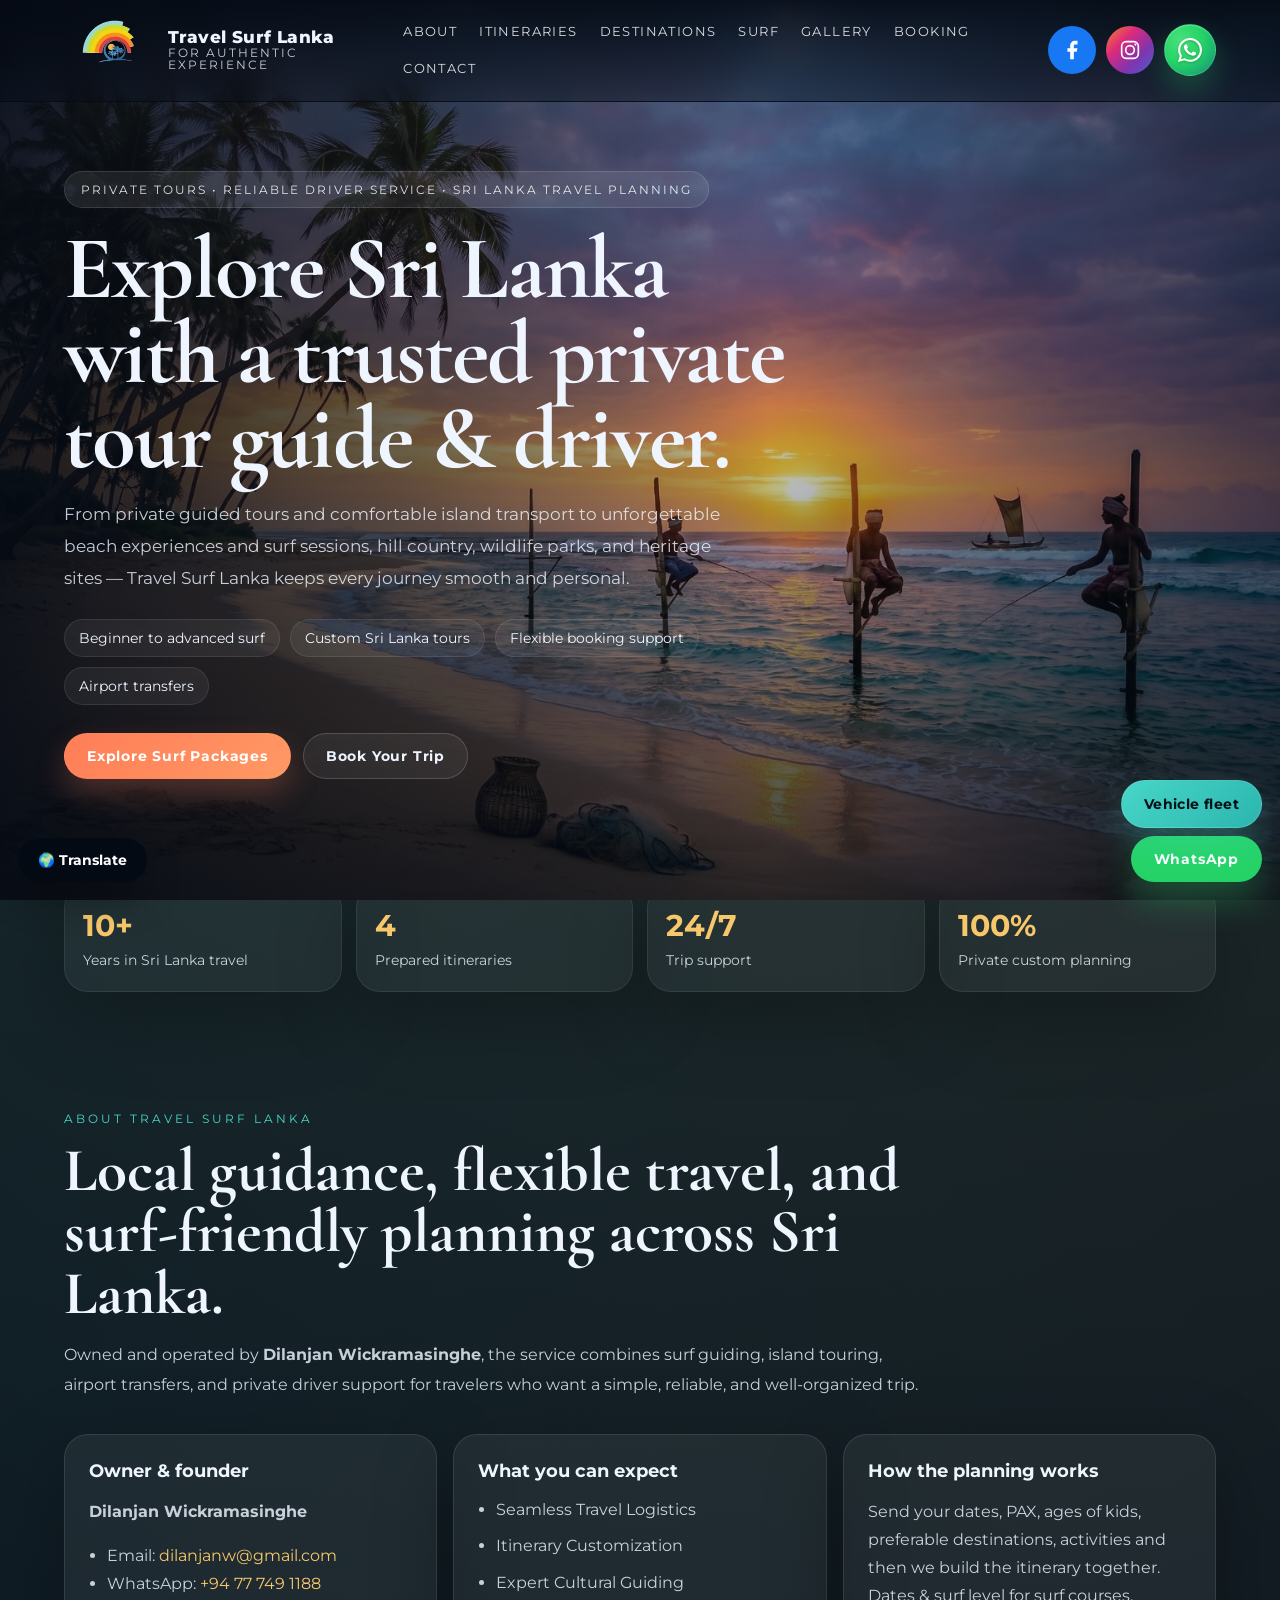
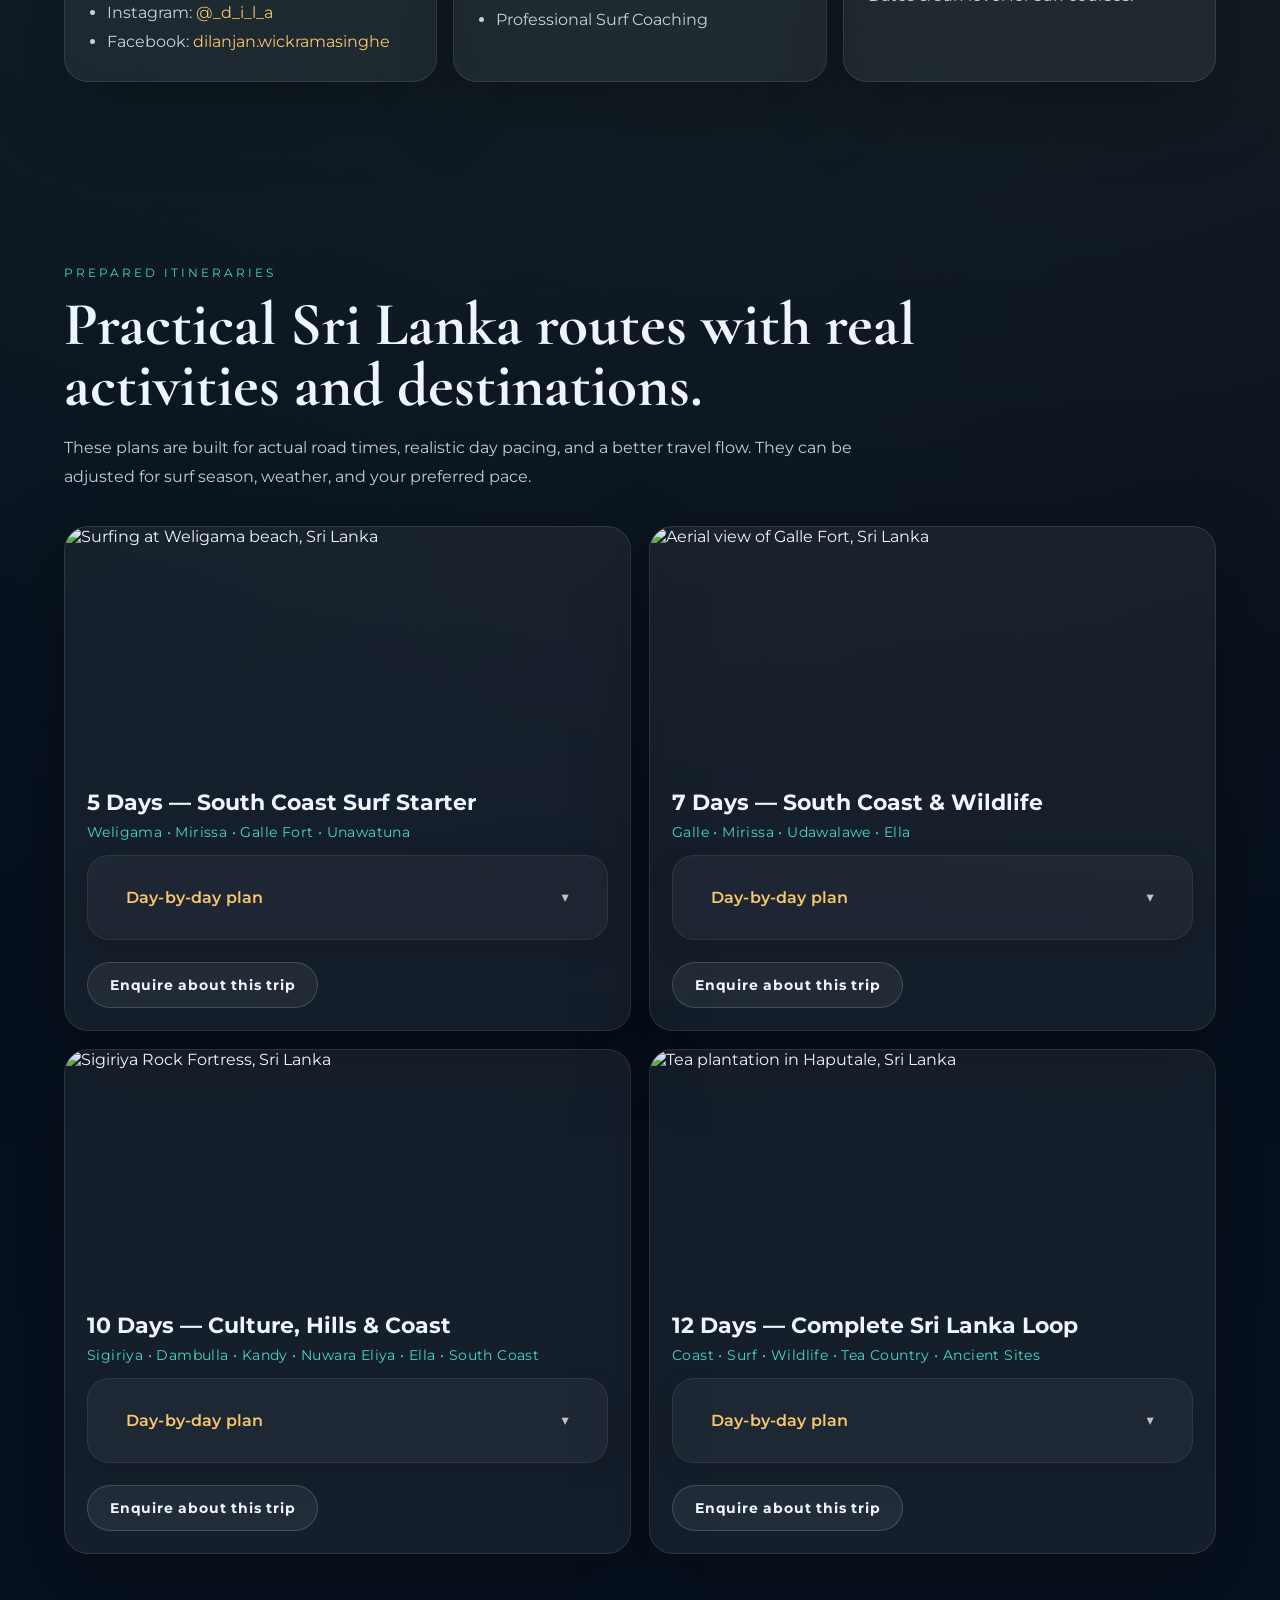
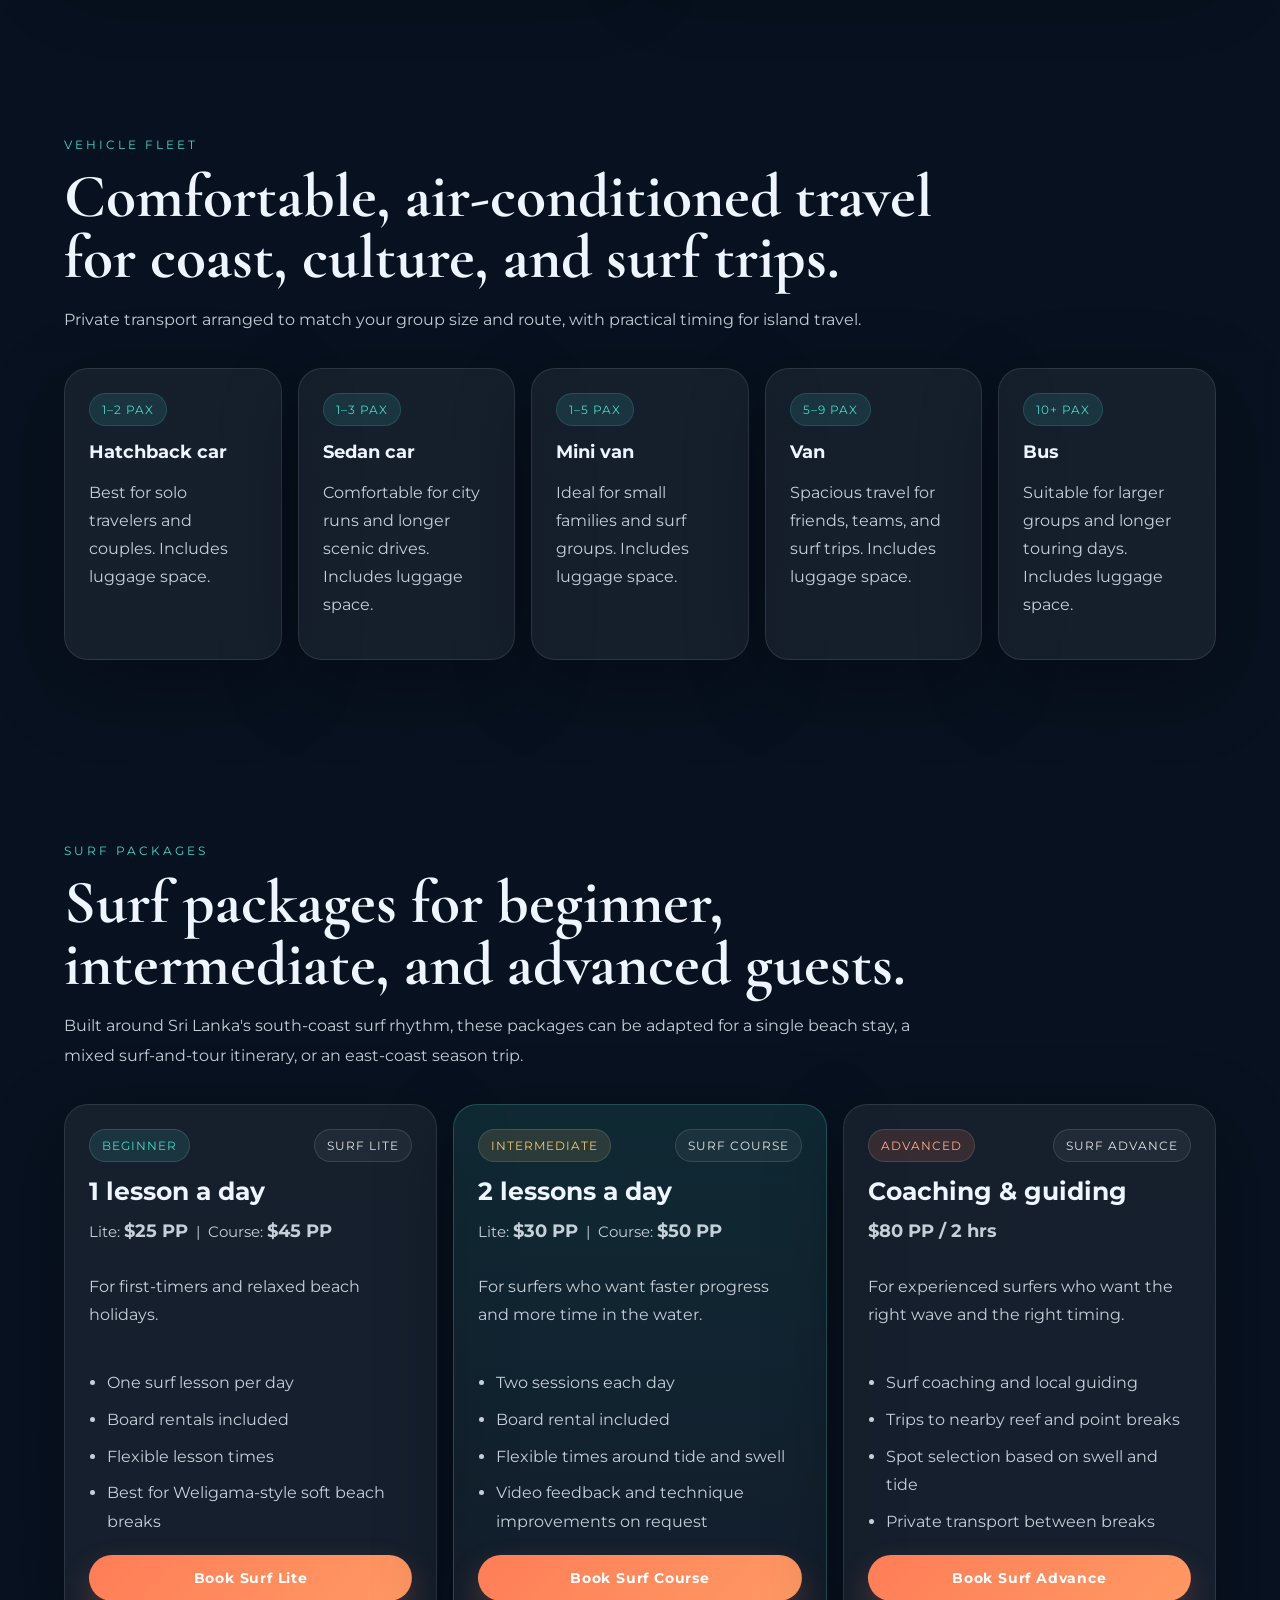
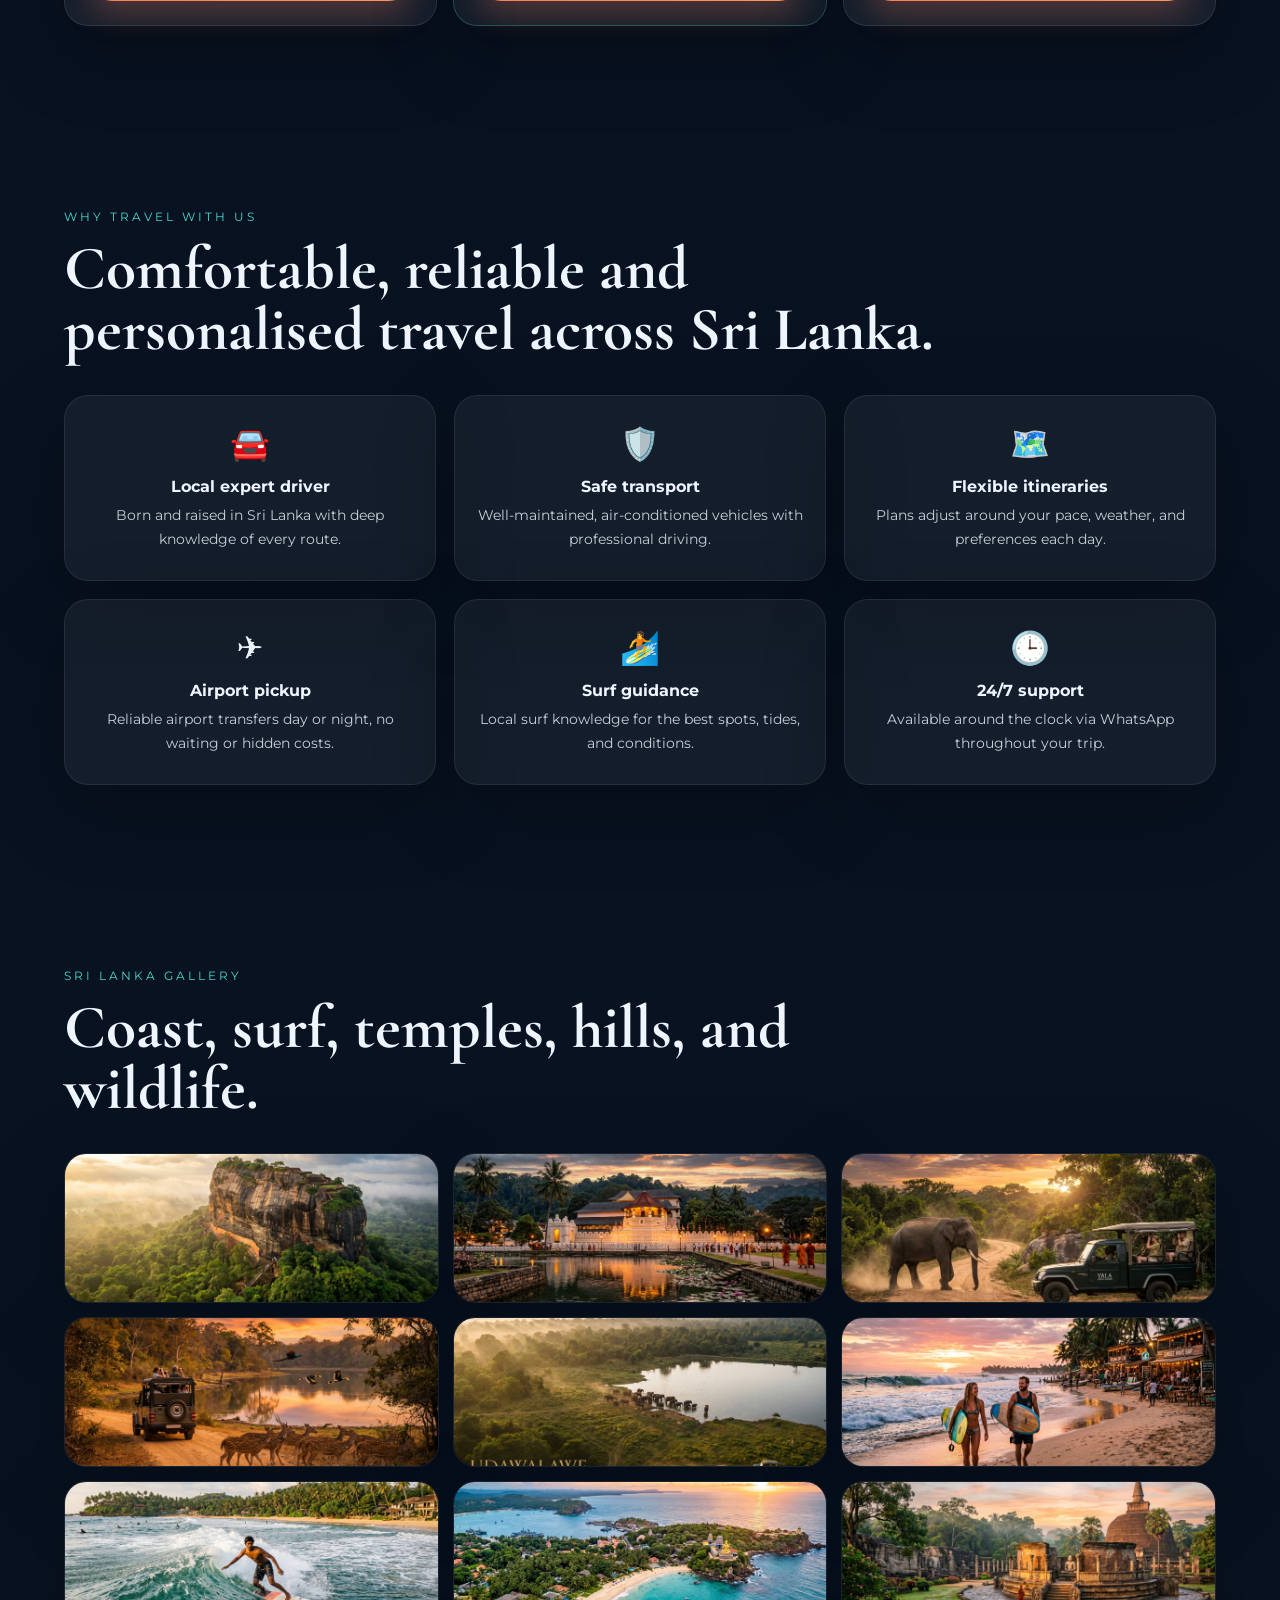
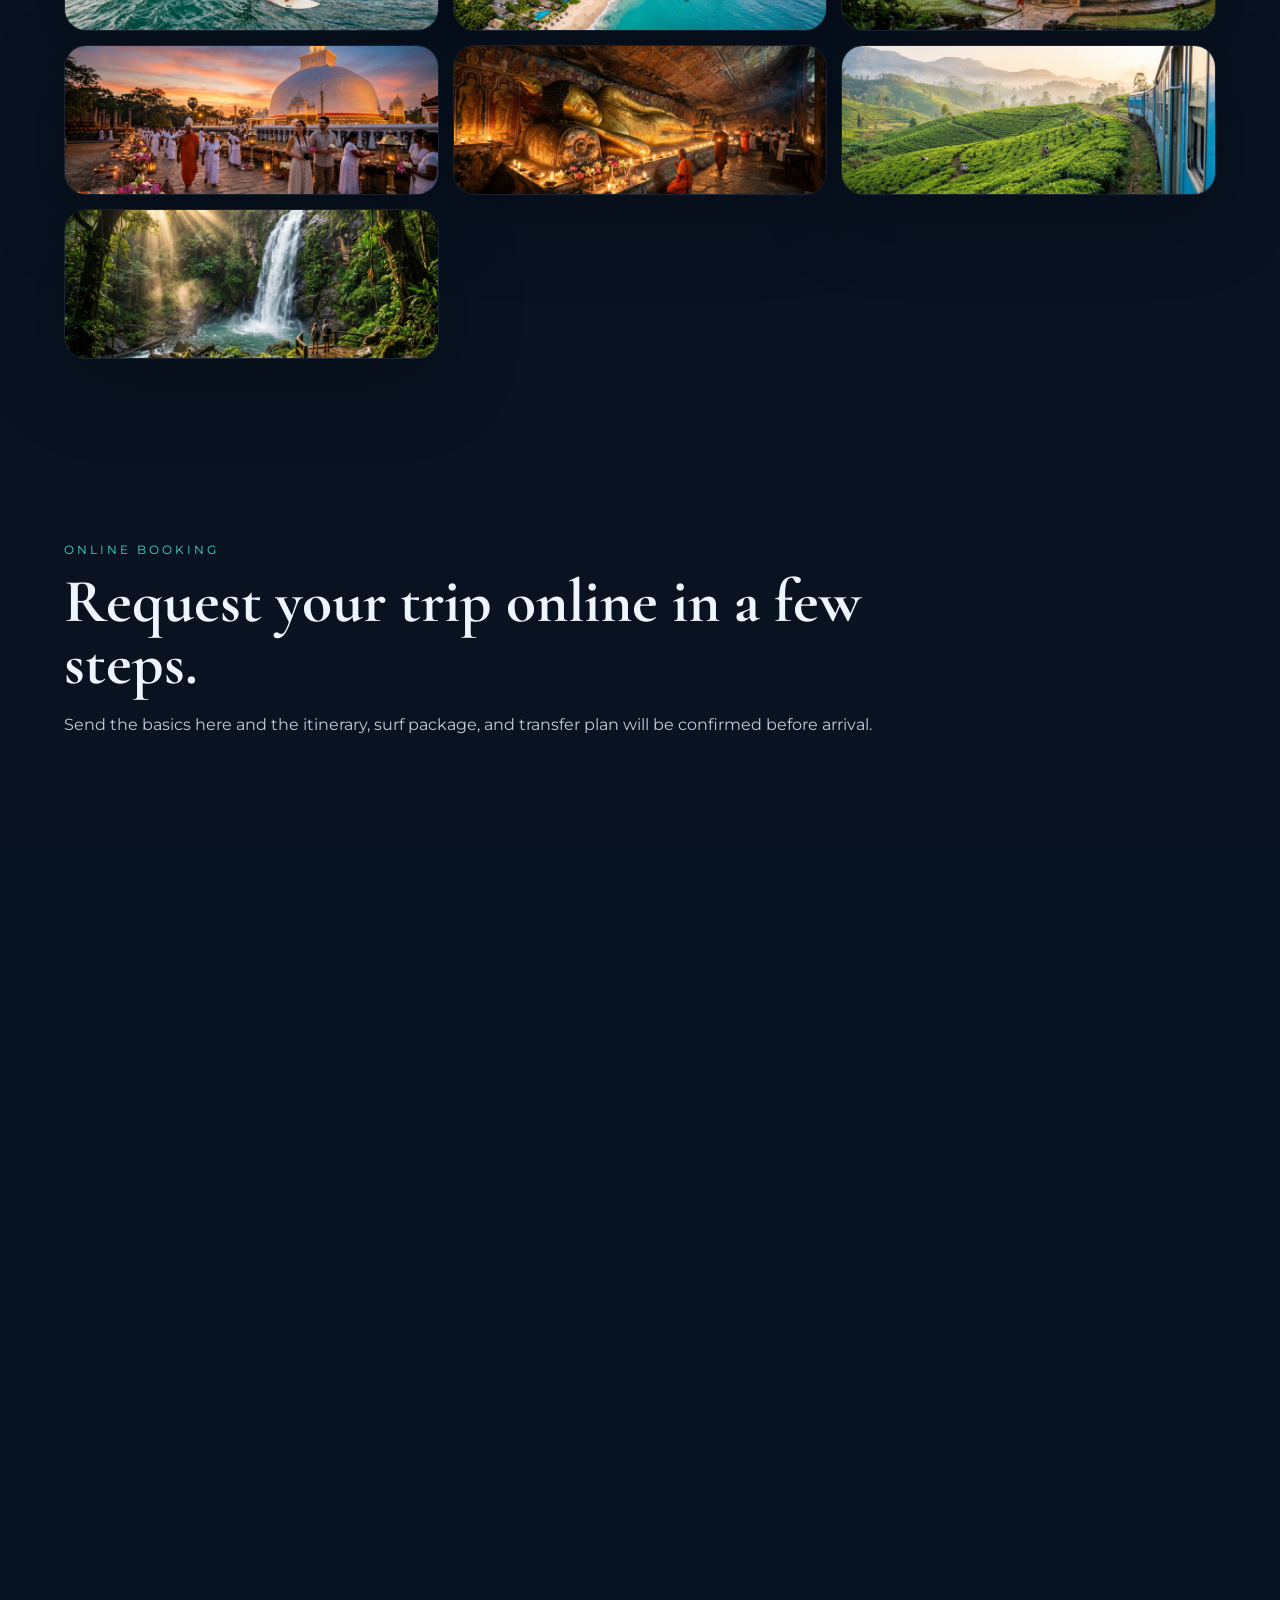
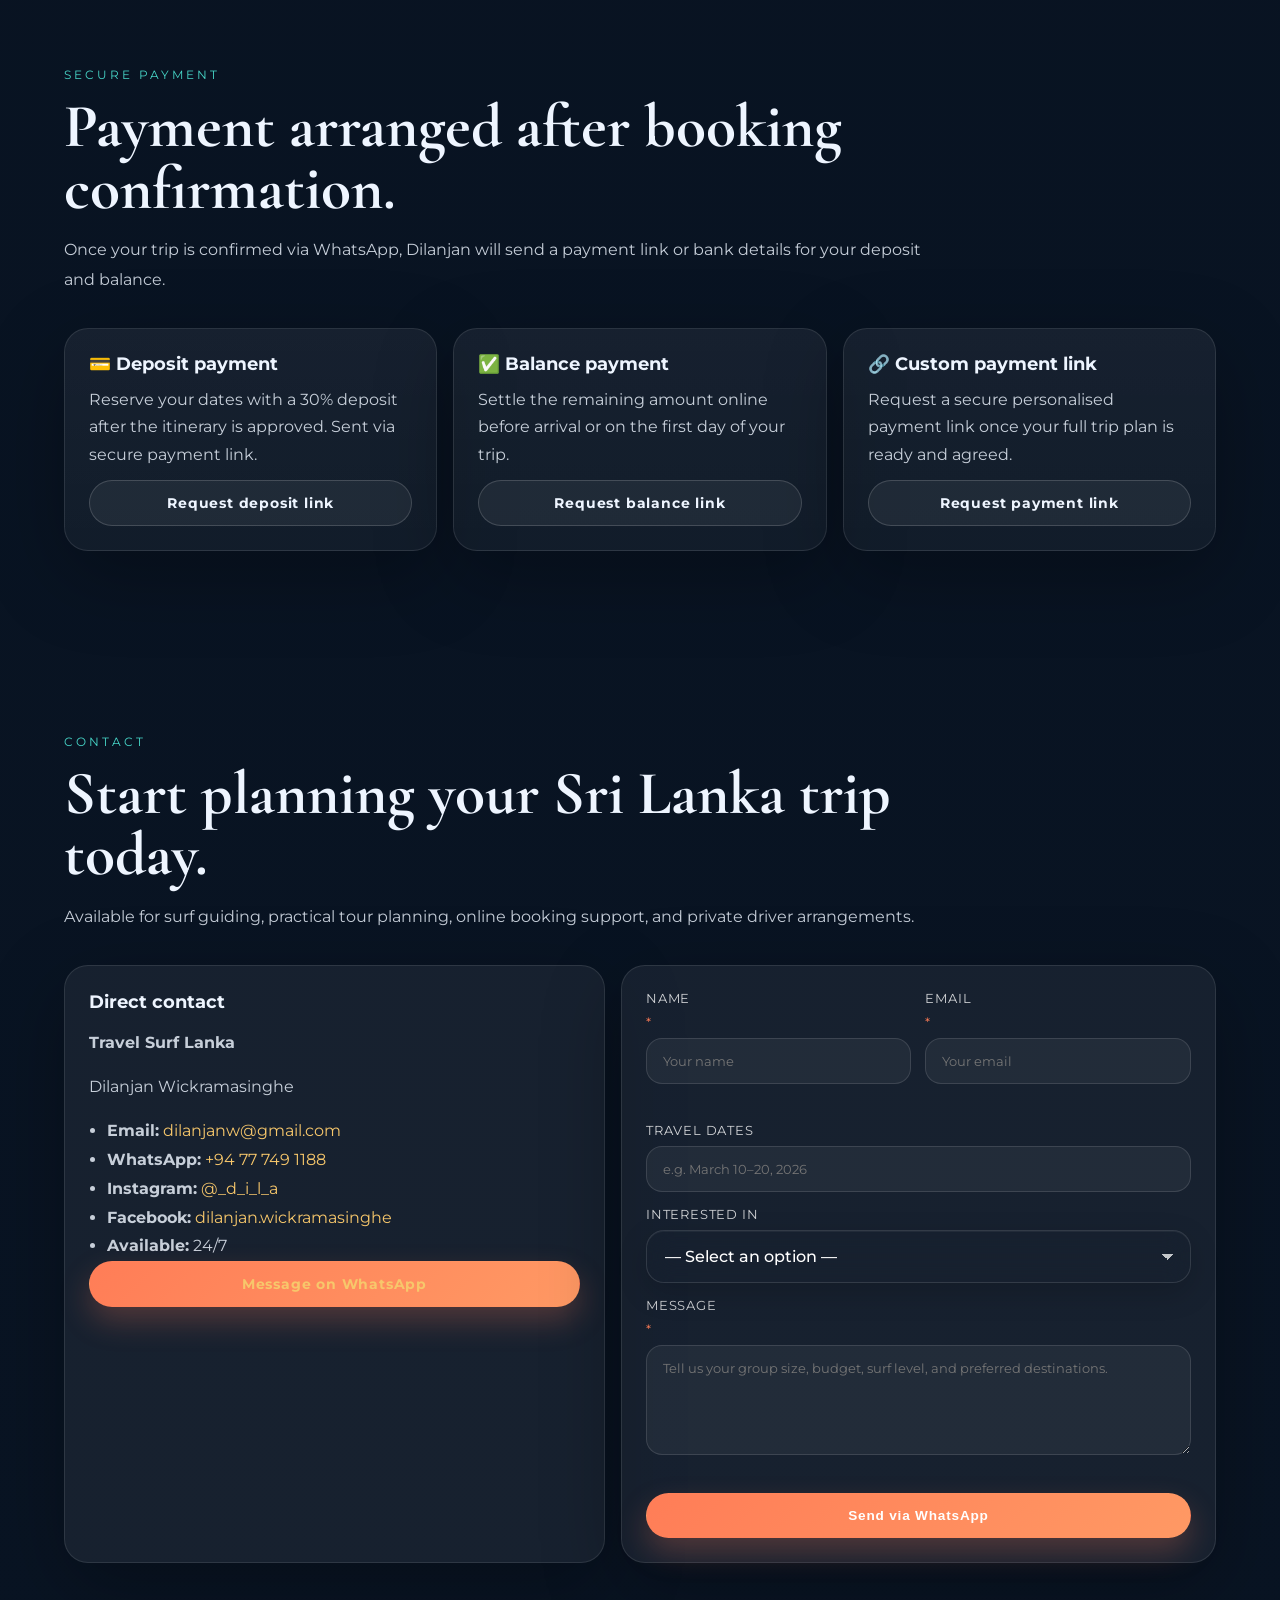
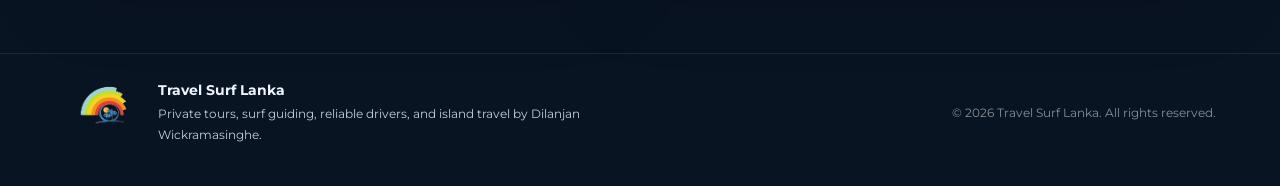
==== commit 8755c6f3: "Add files via upload" ====
--- a/index.html
+++ b/index.html
@@ -11,18 +11,18 @@
   <meta property="og:url" content="https://travelsurflanka.com/" />
   <meta property="og:title" content="Travel Surf Lanka | Sri Lanka Private Tours & Surf Packages" />
   <meta property="og:description" content="Private tours, surf guiding, airport transfers and custom itineraries across Sri Lanka. Beginner to advanced surf. 24/7 support." />
-  <meta property="og:image" content="https://images.unsplash.com/photo-1506953823976-52e1fdc0149a?q=80&w=1200&auto=format&fit=crop" />
+  <meta property="og:image" content="hero-sri-lanka-sunset.jpg" />
   <meta name="twitter:card" content="summary_large_image" />
   <meta name="twitter:title" content="Travel Surf Lanka | Private Tours & Surf" />
   <meta name="twitter:description" content="Custom Sri Lanka tours and surf packages by local expert Dilanjan Wickramasinghe." />
-  <meta name="twitter:image" content="https://images.unsplash.com/photo-1506953823976-52e1fdc0149a?q=80&w=1200&auto=format&fit=crop" />
+  <meta name="twitter:image" content="hero-sri-lanka-sunset.jpg" />
 
   <!-- Favicon -->
   <link rel="icon" type="image/png" href="travel-surf-lanka-logo-transparent.png" />
   <link rel="apple-touch-icon" href="travel-surf-lanka-logo-transparent.png" />
 
   <!-- Preload hero image for LCP -->
-  <link rel="preload" as="image" href="https://images.unsplash.com/photo-1500375592092-40eb2168fd21?q=80&w=3200&auto=format&fit=crop" />
+  <link rel="preload" as="image" href="hero-sri-lanka-sunset.jpg" />
 
   <!-- Fonts -->
   <link rel="preconnect" href="https://fonts.googleapis.com">
@@ -66,7 +66,7 @@
     <nav class="nav" id="nav" aria-label="Primary navigation">
       <a href="#about">About</a>
       <a href="#itineraries">Itineraries</a>
-      <a href="#fleet">Fleet</a>
+      <a href="destinations.html">Destinations</a>
       <a href="#surf">Surf</a>
       <a href="#gallery">Gallery</a>
       <a href="#booking">Booking</a>
@@ -101,7 +101,7 @@
   <nav class="mobile-nav" id="mobileNav" aria-label="Mobile navigation">
     <a href="#about">About</a>
     <a href="#itineraries">Itineraries</a>
-    <a href="#fleet">Vehicle Fleet</a>
+    <a href="destinations.html">Destinations</a>
     <a href="#surf">Surf</a>
     <a href="#gallery">Gallery</a>
     <a href="#booking">Booking</a>
@@ -116,8 +116,8 @@
     <section class="hero" id="home">
       <div class="hero-media">
         <img
-          src="https://images.unsplash.com/photo-1500375592092-40eb2168fd21?q=80&w=3200&auto=format&fit=crop"
-          alt="Weligama Bay, Sri Lanka"
+          src="hero-sri-lanka-sunset.jpg"
+          alt="Sri Lankan beach sunset"
           width="2070" height="1380"
         />
         <div class="hero-overlay"></div>
@@ -442,17 +442,22 @@
         <span class="section-kicker">Sri Lanka gallery</span>
         <h2>Coast, surf, temples, hills, and wildlife.</h2>
       </div>
-      <div class="gallery-grid">
-        <img class="reveal" src="https://images.unsplash.com/photo-1506953823976-52e1fdc0149a?q=80&w=800&auto=format&fit=crop" alt="Surf beach on Sri Lanka's south coast" width="800" height="600" loading="lazy" />
-        <img class="reveal" src="https://upload.wikimedia.org/wikipedia/commons/b/b0/Sigiriya%2C_Rock_Fortress.jpg" alt="Sigiriya Rock Fortress, Sri Lanka" width="800" height="600" loading="lazy" />
-        <img class="reveal" src="https://upload.wikimedia.org/wikipedia/commons/1/14/Ella_Valley%2C_Sri_Lanka%2C_Mountains_in_clouds.jpg" alt="Ella Valley in Sri Lanka" width="800" height="600" loading="lazy" />
-        <img class="reveal" src="https://upload.wikimedia.org/wikipedia/commons/1/15/Tea_Plantation%2C_Haputale%2C_Sri_Lanka.jpg" alt="Tea plantation in Haputale, Sri Lanka" width="800" height="600" loading="lazy" />
-        <img class="reveal" src="https://upload.wikimedia.org/wikipedia/commons/thumb/7/77/Galle_Fort.jpg/1200px-Galle_Fort.jpg" alt="Aerial view of Galle Fort, Sri Lanka" width="800" height="600" loading="lazy" />
-        <img class="reveal" src="https://upload.wikimedia.org/wikipedia/commons/8/80/Secret_beach_-_Mirissa_Sri_Lanka.jpg" alt="Secret beach in Mirissa, Sri Lanka" width="800" height="600" loading="lazy" />
-        <img class="reveal" src="https://images.unsplash.com/photo-1586861635167-e5223aadc9fe?q=80&w=800&auto=format&fit=crop" alt="Traditional Sri Lankan spices and market" width="800" height="600" loading="lazy" />
-        <img class="reveal" src="https://images.unsplash.com/photo-1582650625119-3a31f8fa2699?q=80&w=800&auto=format&fit=crop" alt="Sri Lankan elephant in the wild" width="800" height="600" loading="lazy" />
-        <img class="reveal" src="https://images.unsplash.com/photo-1559628233-100c798642d5?q=80&w=800&auto=format&fit=crop" alt="Stilt fishermen on the south coast of Sri Lanka" width="800" height="600" loading="lazy" />
-      </div>
+      
+  <div class="gallery-grid">
+  <img alt="Sigiriya Rock Fortress" class="reveal" height="600" loading="lazy" src="Ultra_realistic_cinematic_photograph_of_202605280915.jpeg" width="800" />
+  <img alt="Temple of the Tooth Relic" class="reveal" height="600" loading="lazy" src="Breathtaking_cinematic_photograph_of_the_202605281004.jpeg" width="800" />
+  <img alt="Yala National Park safari" class="reveal" height="600" loading="lazy" src="Ultra_realistic_cinematic_photograph_of_202605280909.jpeg" width="800" />
+  <img alt="Wilpattu National Park safari" class="reveal" height="600" loading="lazy" src="Scenic_safari_experience_inside_Wilpattu_202605280913.jpeg" width="800" />
+  <img alt="Udawalawe National Park aerial view" class="reveal" height="600" loading="lazy" src="Breathtaking_aerial_view_of_Udawalawe_202605280911.jpeg" width="800" />
+  <img alt="Sri Lankan surf beach" class="reveal" height="600" loading="lazy" src="Cinematic_surfing_lifestyle_scene_in_202605281000.jpeg" width="800" />
+  <img alt="Arugambay surf scene" class="reveal" height="600" loading="lazy" src="i_needs_some_real_iamages_202605261951.jpeg" width="800" />
+  <img alt="Sri Lanka coastal aerial view" class="reveal" height="600" loading="lazy" src="Ultra_realistic_cinematic_aerial_view_202605281015.jpeg" width="800" />
+  <img alt="Ancient City of Anuradhapura" class="reveal" height="600" loading="lazy" src="Ultra_realistic_cinematic_photograph_of_202605281008.jpeg" width="800" />
+  <img alt="Sri Maha Bodhi and sacred temple scene" class="reveal" height="600" loading="lazy" src="Luxury_cultural_tourism_scene_in_202605281012.jpeg" width="800" />
+  <img alt="Dambulla cave temple interior" class="reveal" height="600" loading="lazy" src="Ultra_realistic_cinematic_interior_view_202605281029.jpeg" width="800" />
+  <img alt="Tea country train journey" class="reveal" height="600" loading="lazy" src="create_a_few_images_relating_202605261908.jpeg" width="800" />
+  <img alt="Sri Lanka waterfall" class="reveal" height="600" loading="lazy" src="Ultra_realistic_cinematic_photograph_of_202605281023.jpeg" width="800" />
+ </div>
     </section>
 
     <!-- BOOKING -->
@@ -651,7 +656,8 @@
 
   <!-- FLOATING BUTTONS -->
   <a class="floating-wa" href="https://wa.me/94777491188" target="_blank" rel="noopener" aria-label="Chat on WhatsApp">WhatsApp</a>
-  <a class="floating-book" href="#booking" aria-label="Plan My Trip">Plan My Trip</a>
+  <a class="floating-fleet" href="#fleet" aria-label="Vehicle fleet">Vehicle fleet</a>
+  
 
   <!-- TRANSLATE -->
   <div class="floating-translate">
--- a/style.css
+++ b/style.css
@@ -445,6 +445,7 @@
   .itinerary-grid{grid-template-columns:1fr}
   .hero-actions,.hero-pills,.form-actions{flex-direction:column; align-items:flex-start}
   .floating-book{bottom:72px; right:14px}
+  .floating-fleet{bottom:126px; right:14px}
   .floating-translate{left:14px; bottom:14px}
   .floating-wa{right:14px; bottom:14px}
 }
@@ -642,3 +643,111 @@
 details > *:not(summary){
   padding:0 22px 20px 22px;
 }
+
+
+/* ── VEHICLE FLEET FLOATING BUTTON ── */
+.floating-fleet{
+  position:fixed;
+  right:18px;
+  bottom:72px;
+  z-index:1001;
+  display:inline-flex;
+  align-items:center;
+  justify-content:center;
+  gap:10px;
+  padding:15px 22px;
+  border-radius:999px;
+  background:linear-gradient(135deg,var(--teal),#2cb6ae);
+  color:#041019;
+  font-weight:700;
+  font-size:.85rem;
+  letter-spacing:.4px;
+  border:1px solid rgba(255,255,255,.12);
+  box-shadow:0 18px 36px rgba(71,214,200,.30);
+  backdrop-filter:blur(10px);
+  -webkit-backdrop-filter:blur(10px);
+  transition:transform .2s ease, box-shadow .2s ease, filter .2s ease;
+}
+
+.floating-fleet:hover{
+  transform:translateY(-3px);
+  box-shadow:0 22px 42px rgba(71,214,200,.36);
+  filter:brightness(1.03);
+}
+
+/* ── DESTINATIONS PAGE ── */
+.page-hero{
+  min-height:48vh;
+  padding:140px 5vw 70px;
+  display:grid;
+  align-items:end;
+  background:
+    linear-gradient(180deg, rgba(5,11,21,.44), rgba(5,11,21,.84)),
+    radial-gradient(circle at top right, rgba(247,199,107,.12), transparent 28%),
+    radial-gradient(circle at top left, rgba(71,214,200,.12), transparent 28%);
+}
+.page-hero .hero-content{max-width:900px}
+.page-hero h1{font-size:clamp(2.8rem, 6vw, 5.4rem)}
+.page-hero p{max-width:760px}
+.page-hero .hero-actions{margin-top:26px}
+
+.destination-nav{display:flex; flex-wrap:wrap; gap:10px; margin-top:20px}
+.destination-nav a{
+  padding:10px 14px;
+  border-radius:999px;
+  background:rgba(255,255,255,.05);
+  border:1px solid rgba(255,255,255,.08);
+  color:rgba(255,255,255,.86);
+  font-size:.8rem;
+  letter-spacing:.6px;
+}
+.destination-nav a:hover{border-color:rgba(247,199,107,.28); color:var(--gold)}
+
+.destination-section{padding:86px 5vw}
+.destination-grid{display:grid; gap:18px}
+.destination-grid.two{grid-template-columns:repeat(2,minmax(0,1fr))}
+.destination-grid.three{grid-template-columns:repeat(3,minmax(0,1fr))}
+.destination-grid.four{grid-template-columns:repeat(4,minmax(0,1fr))}
+.destination-grid.five{grid-template-columns:repeat(5,minmax(0,1fr))}
+.destination-card{
+  padding:24px;
+  border-radius:var(--radius);
+  background:var(--card);
+  border:1px solid var(--line);
+  box-shadow:var(--shadow);
+}
+.destination-card-image{
+  width:100%;
+  display:block;
+  margin-top:18px;
+  border-radius:18px;
+  aspect-ratio:16/9;
+  object-fit:cover;
+  box-shadow:0 18px 40px rgba(0,0,0,.22);
+  border:1px solid rgba(255,255,255,.08);
+}
+.destination-card h3{margin:0 0 10px; font-size:1.28rem}
+.destination-card p{margin:0 0 10px; color:var(--muted); line-height:1.8}
+.destination-card ul{margin:12px 0 0; padding-left:18px; color:var(--muted); line-height:1.8}
+.destination-pill{
+  display:inline-flex; align-items:center; gap:8px;
+  margin-bottom:14px; padding:8px 12px; border-radius:999px;
+  background:rgba(71,214,200,.12); border:1px solid rgba(71,214,200,.18);
+  color:var(--teal); font-size:.77rem; letter-spacing:1px; text-transform:uppercase;
+}
+.destination-meta{color:var(--gold); font-size:.88rem; letter-spacing:.4px; margin-bottom:10px}
+.destination-note{
+  padding:18px 20px; border-radius:20px; margin-top:20px;
+  background:rgba(247,199,107,.08); border:1px solid rgba(247,199,107,.14);
+  color:rgba(255,255,255,.86); line-height:1.8;
+}
+
+@media (max-width: 1100px){
+  .destination-grid.two,.destination-grid.three,.destination-grid.four,.destination-grid.five{grid-template-columns:repeat(2,minmax(0,1fr))}
+}
+@media (max-width: 680px){
+  .page-hero{padding:118px 4vw 56px; min-height:auto}
+  .destination-section{padding:68px 4vw}
+  .destination-grid.two,.destination-grid.three,.destination-grid.four,.destination-grid.five{grid-template-columns:1fr}
+  .floating-fleet{right:14px; bottom:126px}
+}
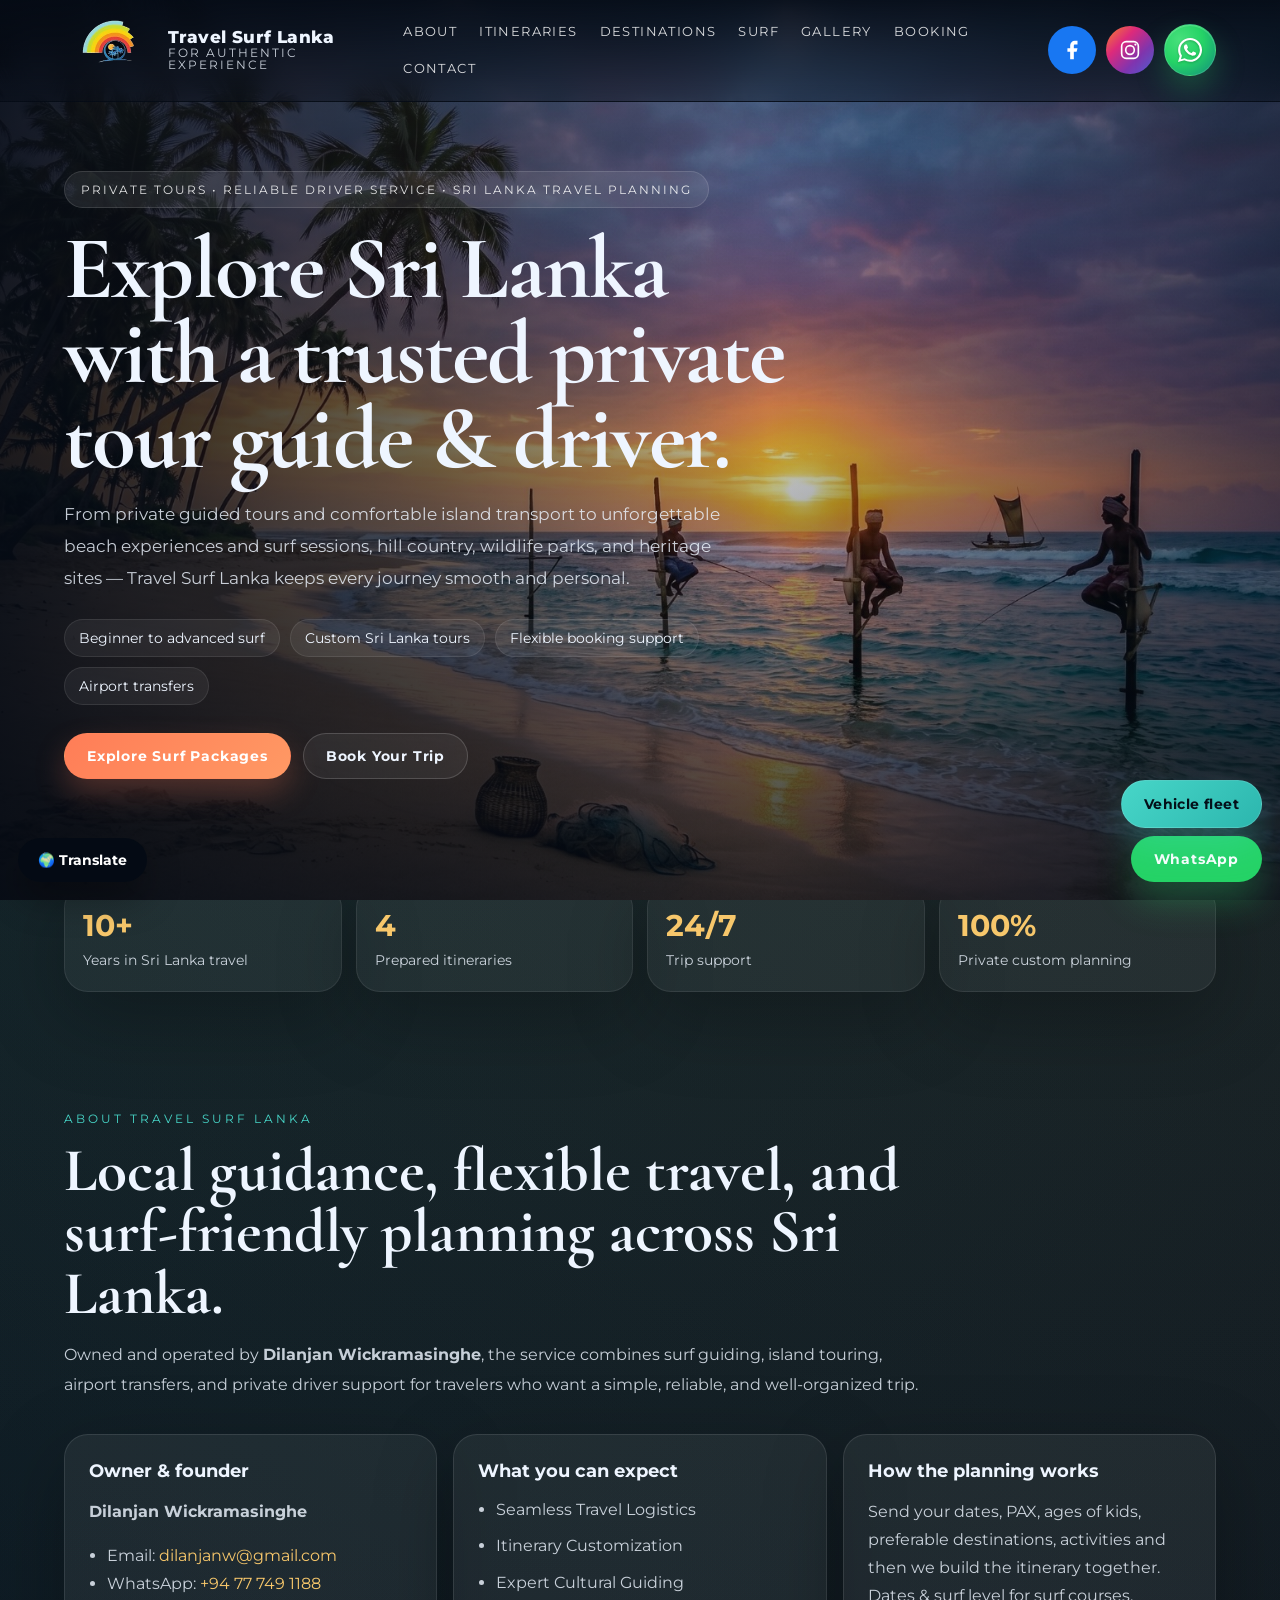
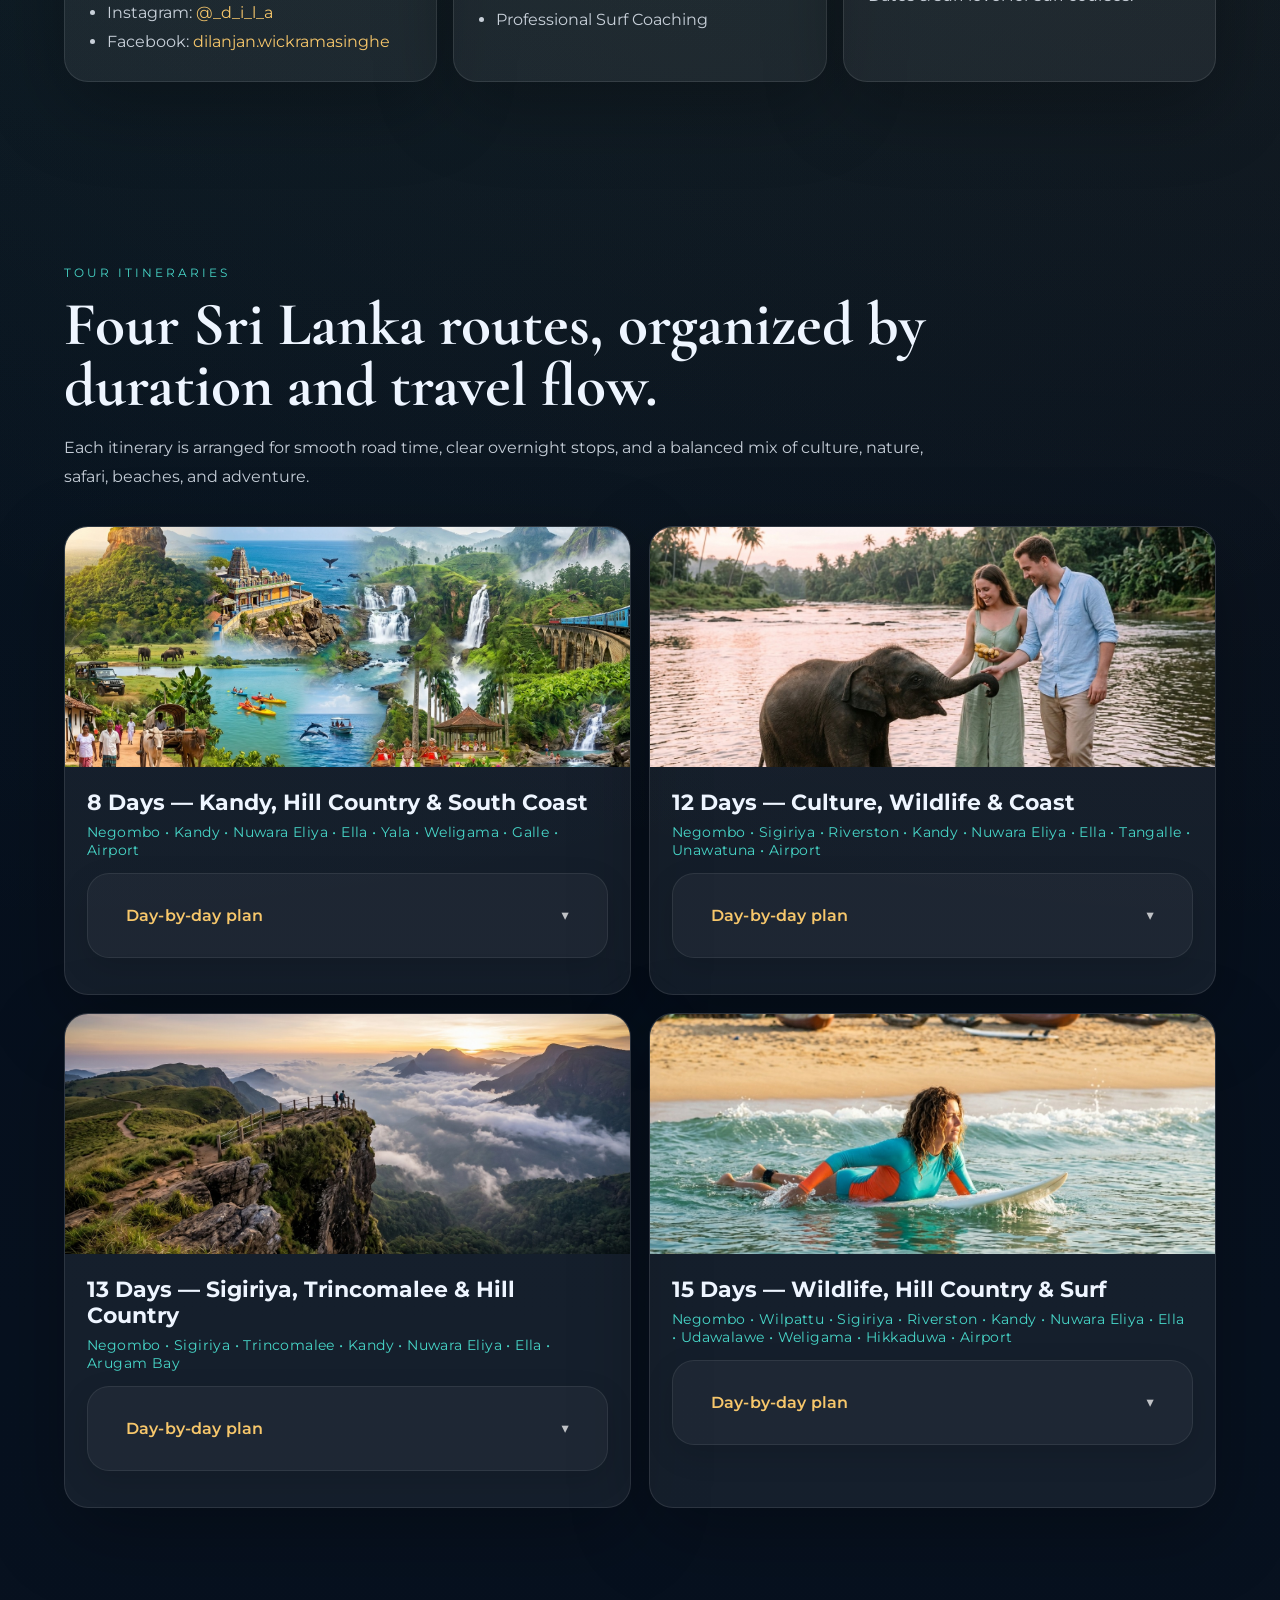
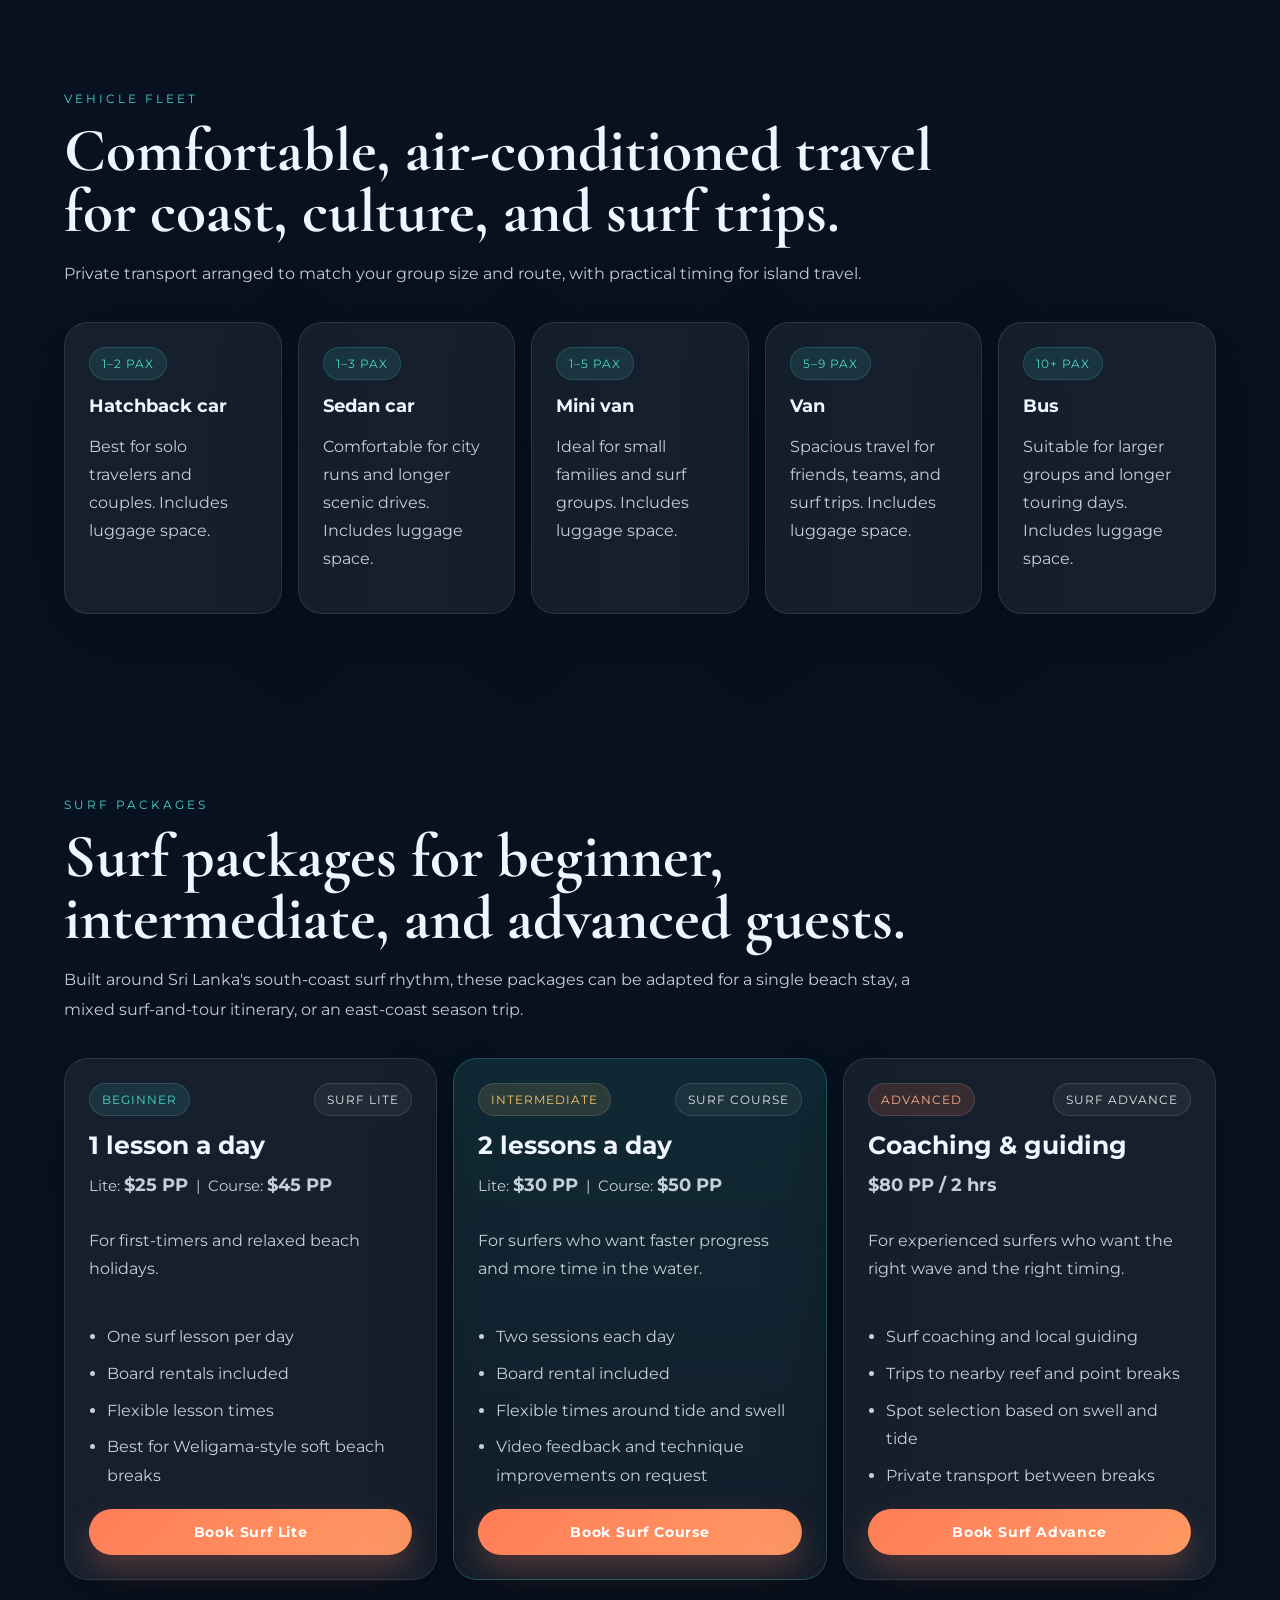
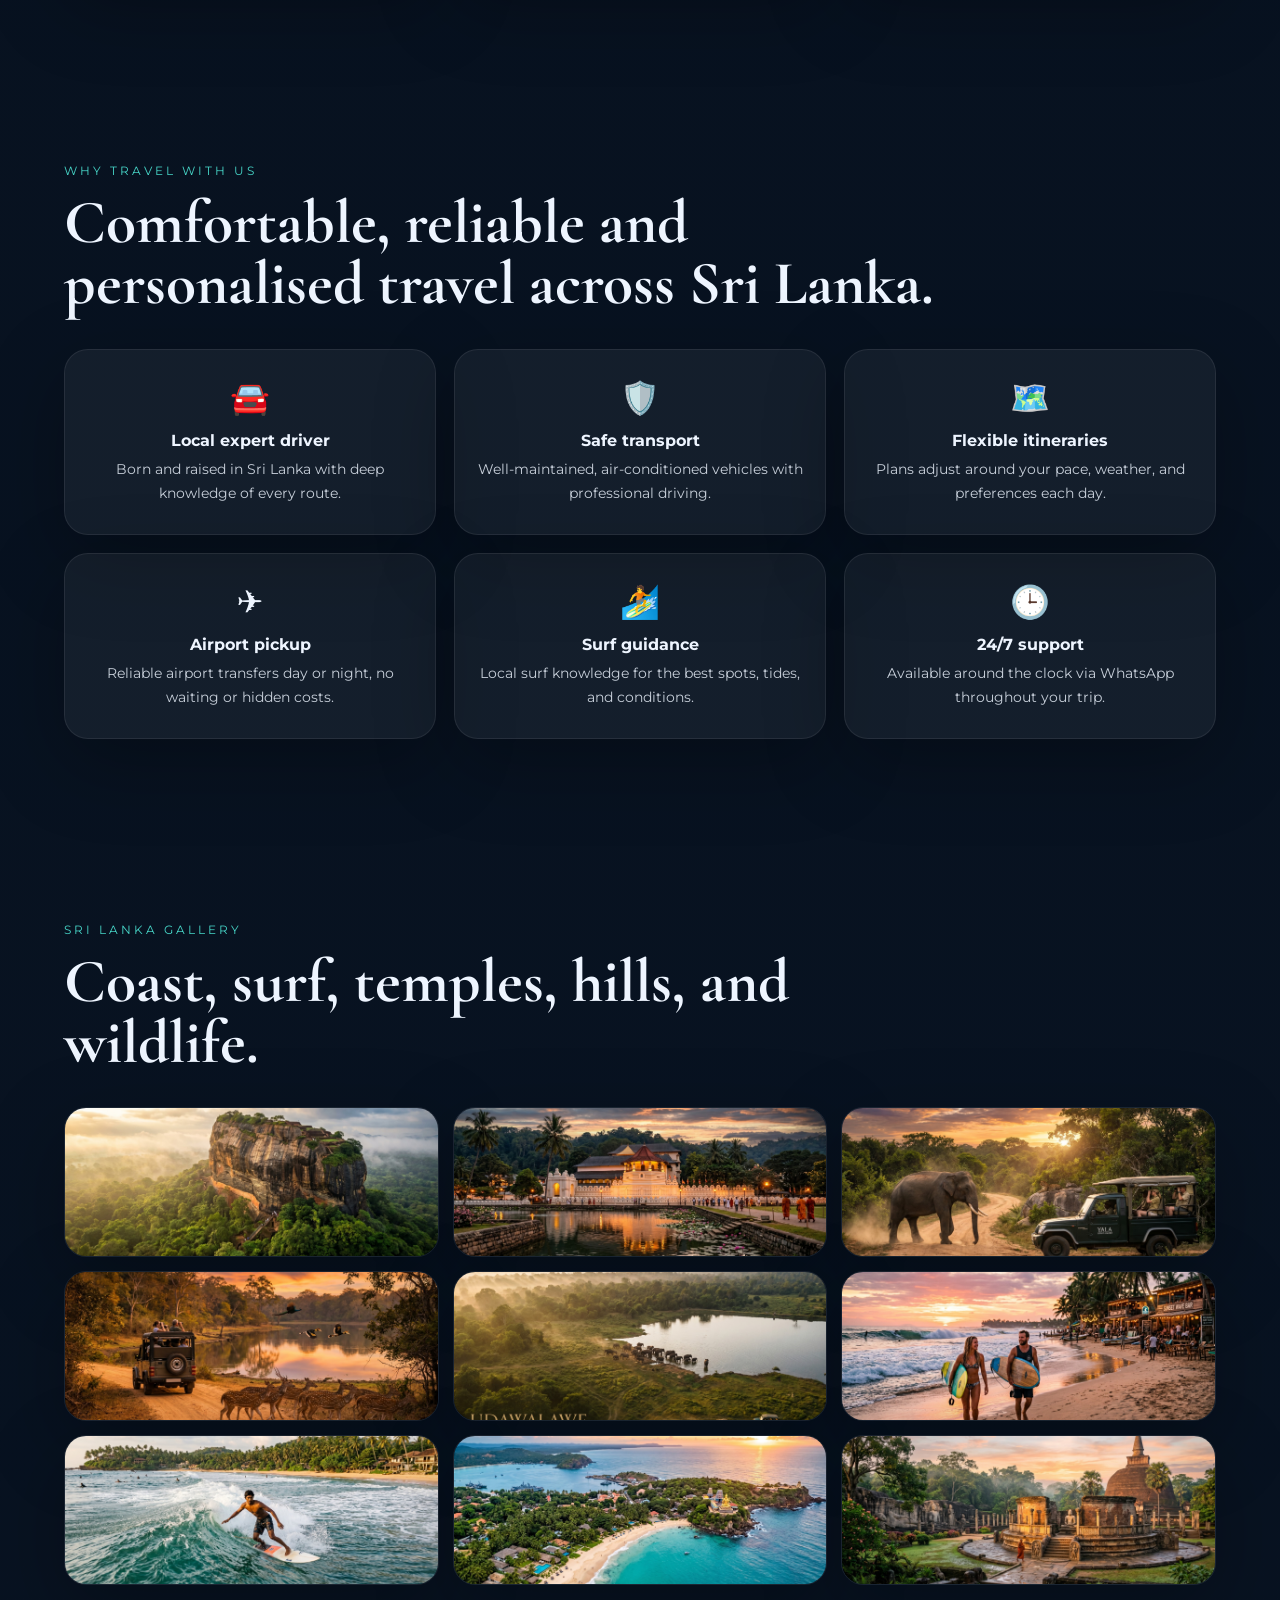
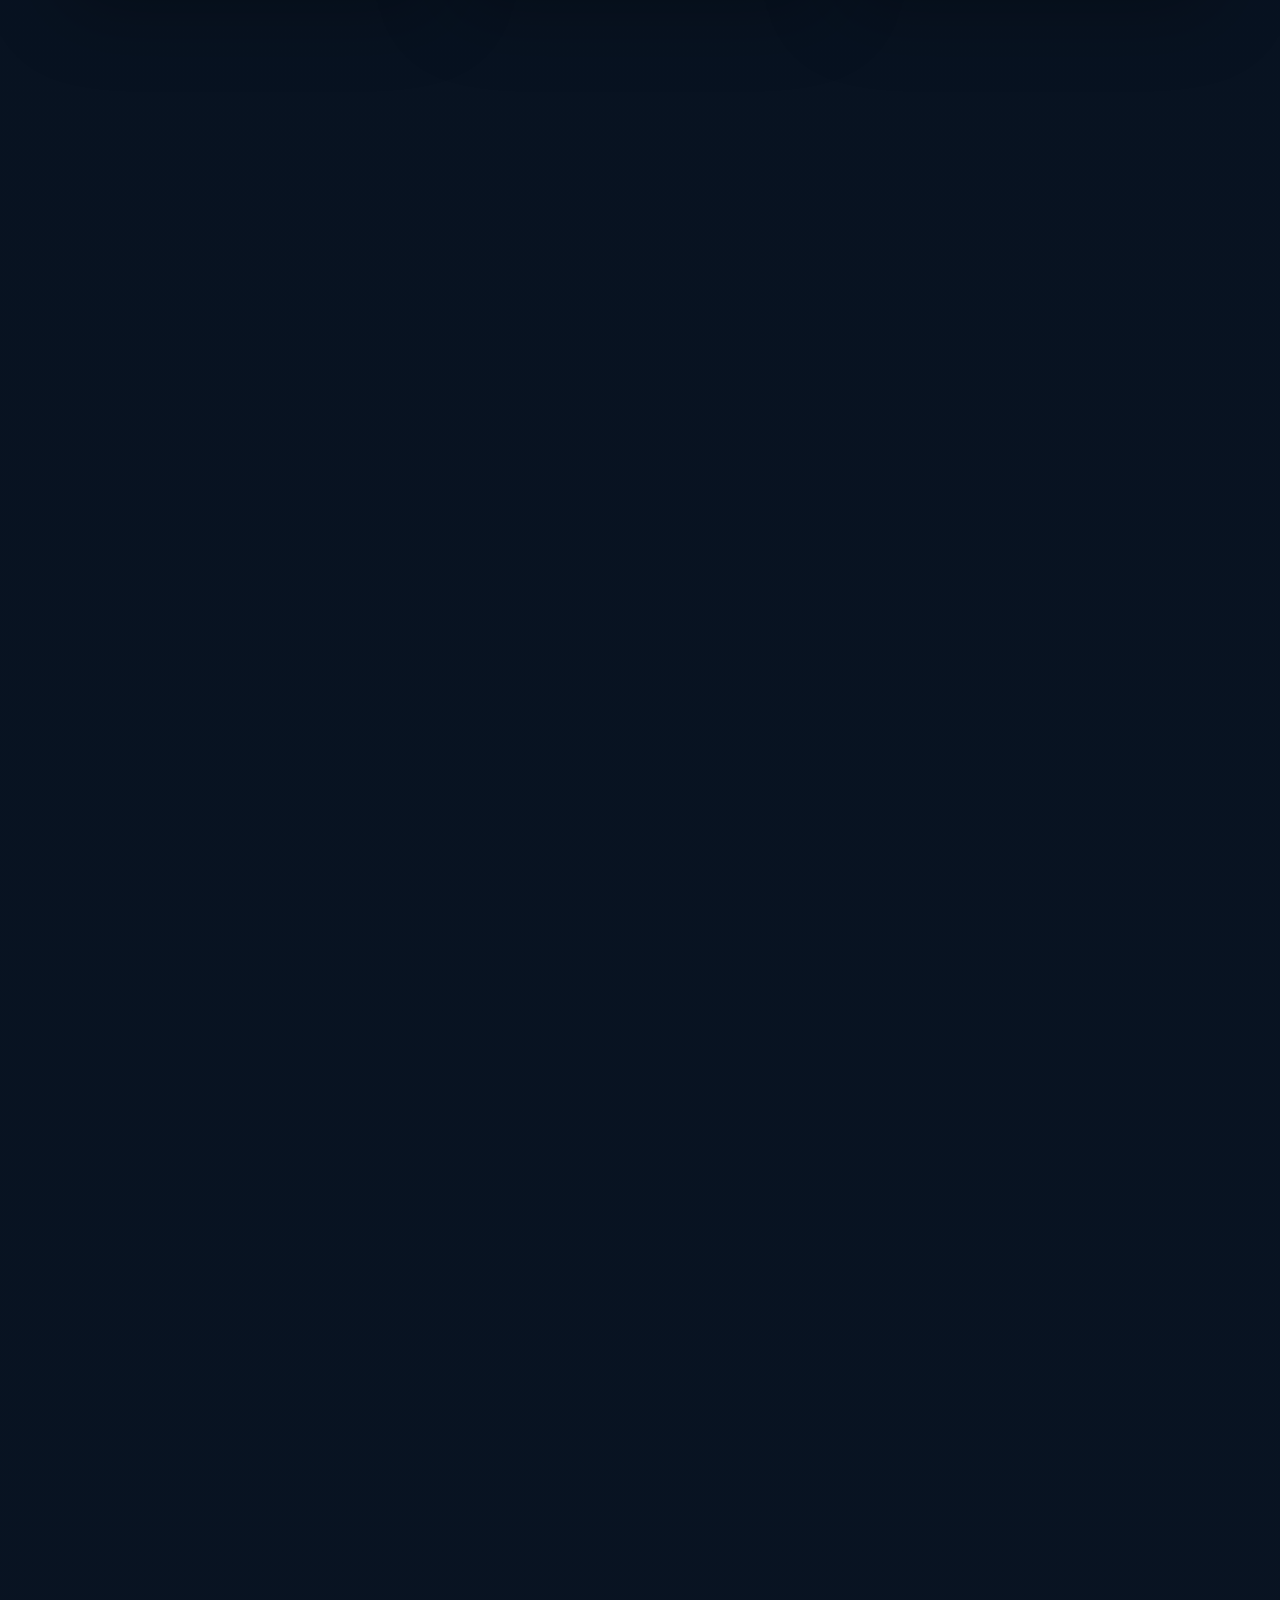
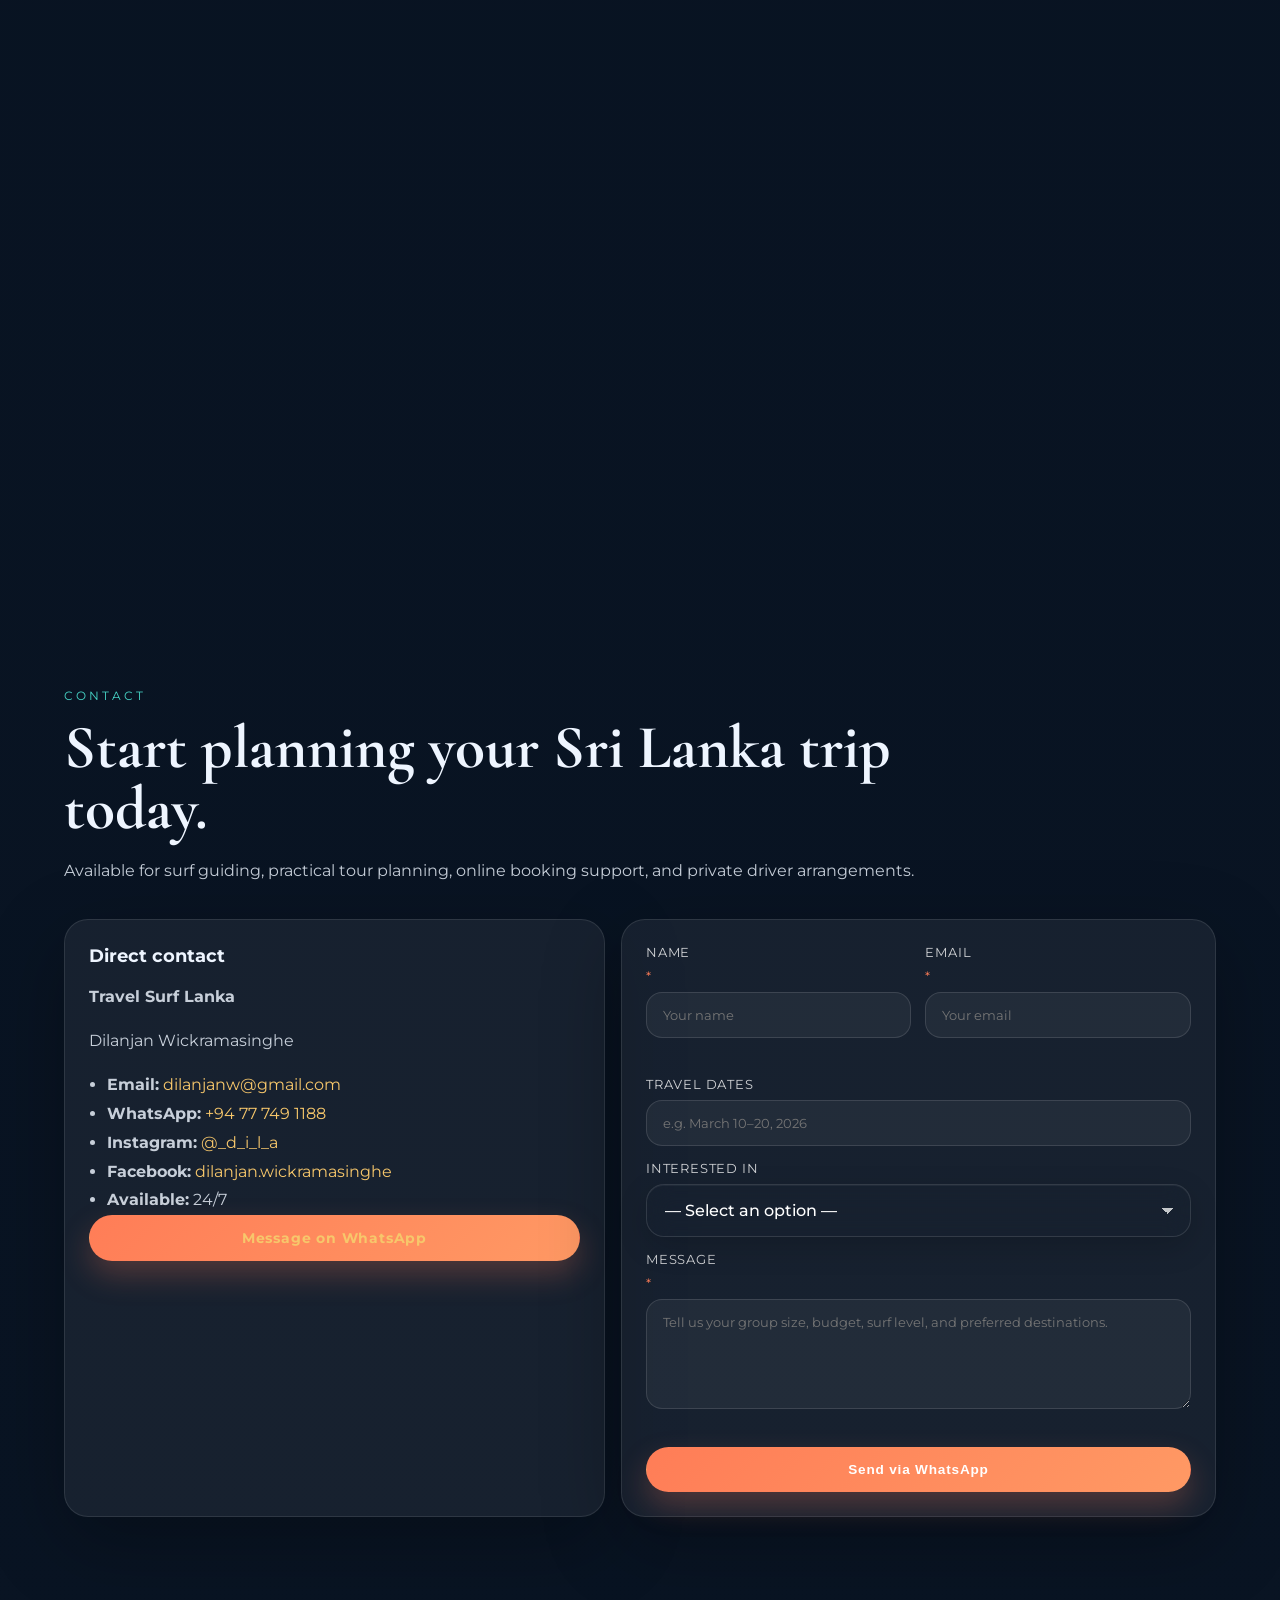
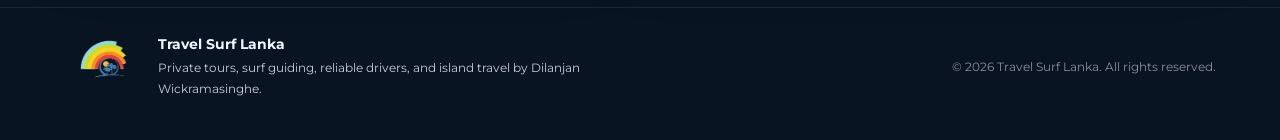
==== commit a34e5bf1: "Add files via upload" ====
--- a/index.html
+++ b/index.html
@@ -190,109 +190,119 @@
     </section>
 
     <!-- ITINERARIES -->
+
     <section class="section itineraries" id="itineraries">
       <div class="section-heading reveal">
-        <span class="section-kicker">Prepared itineraries</span>
-        <h2>Practical Sri Lanka routes with real activities and destinations.</h2>
+        <span class="section-kicker">Tour itineraries</span>
+        <h2>Four Sri Lanka routes, organized by duration and travel flow.</h2>
         <p>
-          These plans are built for actual road times, realistic day pacing, and a better travel flow.
-          They can be adjusted for surf season, weather, and your preferred pace.
+          Each itinerary is arranged for smooth road time, clear overnight stops, and a balanced mix of culture,
+          nature, safari, beaches, and adventure.
         </p>
       </div>
       <div class="itinerary-grid">
 
         <article class="itinerary-card reveal">
-          <img src="https://images.unsplash.com/photo-1506953823976-52e1fdc0149a?q=80&w=800&auto=format&fit=crop" alt="Surfing at Weligama beach, Sri Lanka" width="800" height="480" loading="lazy" />
+          <img src="itinerary-8-days.jpg" alt="Sri Lanka highlights collage for the 8-day itinerary" width="800" height="480" loading="lazy" />
           <div class="itinerary-body">
-            <h3>5 Days — South Coast Surf Starter</h3>
-            <p class="meta">Weligama • Mirissa • Galle Fort • Unawatuna</p>
+            <h3>8 Days — Kandy, Hill Country &amp; South Coast</h3>
+            <p class="meta">Negombo • Kandy • Nuwara Eliya • Ella • Yala • Weligama • Galle • Airport</p>
             <details>
               <summary>Day-by-day plan</summary>
               <ol>
-                <li><strong>Day 1:</strong> Airport pickup, transfer to Weligama, beach check-in, sunset walk.</li>
-                <li><strong>Day 2:</strong> Beginner surf lesson in Weligama, board fitting, sunset at Mirissa.</li>
-                <li><strong>Day 3:</strong> Galle Fort walking tour, lighthouse photos, dinner in the old town.</li>
-                <li><strong>Day 4:</strong> Unawatuna beach time, optional snorkelling, turtle hatchery stop.</li>
-                <li><strong>Day 5:</strong> Morning surf or coffee stop, then departure or extension.</li>
+                <li><strong>Day 1:</strong> Negombo / Airport to Kandy (3 hrs) — Pinnawala Elephant Orphanage. Overnight in Kandy.</li>
+                <li><strong>Day 2:</strong> Kandy Temple of the Tooth at ceremony time (09:30), city viewpoint, and a 1.5 km Udawattakele forest trek. Overnight in Kandy.</li>
+                <li><strong>Day 3:</strong> Kandy to Nuwara Eliya (3 hrs) — Ambuluwawa Tower by tuk-tuk, Kithulgala white-water rafting, and St. Clair’s &amp; Devon waterfalls. Overnight in Nuwara Eliya.</li>
+                <li><strong>Day 4:</strong> Nuwara Eliya to Ella (2.5 hrs) — Moon Plains by jeep, tea factory visit, explore Little England, and take the noon train to Ella. Overnight in Ella.</li>
+                <li><strong>Day 5:</strong> Little Adam’s Peak or Ella Rock, zip line, Ravana pool club with lunch, Nine Arch Bridge, then drive to Yala. Overnight in Yala.</li>
+                <li><strong>Day 6:</strong> Yala to Weligama / Mirissa (3 hrs) — Morning safari, Blue Beach Island visit, Mirissa Beach, surf, and Coconut Tree Hill for sunset. Overnight in Weligama.</li>
+                <li><strong>Day 7:</strong> Weligama leisure, Unawatuna Turtle Point, and Galle Dutch Fort for sunset. Overnight in Weligama.</li>
+                <li><strong>Day 8:</strong> Weligama to Airport (2.5 hrs) — Leisure, then drive to the airport and goodbye from the island.</li>
               </ol>
             </details>
-            <a class="secondary-btn itinerary-btn" href="https://wa.me/94777491188?text=Hi%20Dilanjan%2C%20I%27m%20interested%20in%20the%205-Day%20South%20Coast%20Surf%20Starter%20itinerary.%20Can%20you%20share%20more%20details%3F" target="_blank" rel="noopener">Enquire about this trip</a>
           </div>
         </article>
 
         <article class="itinerary-card reveal">
-          <img src="https://upload.wikimedia.org/wikipedia/commons/thumb/7/77/Galle_Fort.jpg/1200px-Galle_Fort.jpg" alt="Aerial view of Galle Fort, Sri Lanka" width="800" height="480" loading="lazy" />
+          <img src="itinerary-12-days.jpg" alt="Elephant experience image for the 12-day itinerary" width="800" height="480" loading="lazy" />
           <div class="itinerary-body">
-            <h3>7 Days — South Coast &amp; Wildlife</h3>
-            <p class="meta">Galle • Mirissa • Udawalawe • Ella</p>
+            <h3>12 Days — Culture, Wildlife &amp; Coast</h3>
+            <p class="meta">Negombo • Sigiriya • Riverston • Kandy • Nuwara Eliya • Ella • Tangalle • Unawatuna • Airport</p>
             <details>
               <summary>Day-by-day plan</summary>
               <ol>
-                <li><strong>Day 1:</strong> Arrival, coastal transfer to Galle area, relaxed dinner.</li>
-                <li><strong>Day 2:</strong> Galle Fort, local market stop, sunset drive to Mirissa.</li>
-                <li><strong>Day 3:</strong> Whale watching from Mirissa in season, beach afternoon, coconut hill viewpoint.</li>
-                <li><strong>Day 4:</strong> Drive to Udawalawe for an evening safari and elephant spotting.</li>
-                <li><strong>Day 5:</strong> Morning safari option, then transfer to Ella with waterfall stops.</li>
-                <li><strong>Day 6:</strong> Nine Arch Bridge, Little Adam's Peak, tea at a hillside café.</li>
-                <li><strong>Day 7:</strong> Scenic return or continue to the hill country.</li>
+                <li><strong>Day 1:</strong> Negombo / Airport to Sigiriya (3 hrs) — Sigiriya village tour with local lunch.</li>
+                <li><strong>Day 2:</strong> Sigiriya — Pidurangala Rock, Minneriya safari for elephants, and Ayurvedic massage.</li>
+                <li><strong>Day 3:</strong> Sigiriya to Riverston (3 hrs) — Dambulla vegetable market, Cave Temple, Thelgamu Oya natural pools, and a homestay dinner with your hosts.</li>
+                <li><strong>Day 4:</strong> Riverston to Kandy (3 hrs) — Manigala mountain trekking (3.5 hrs), Pitawala Pathana mini World’s End, and Bambarakiriella waterfall.</li>
+                <li><strong>Day 5:</strong> Kandy to Nuwara Eliya (3 hrs) — Temple of the Tooth, city viewpoint, Kithulgala white-water rafting, and St. Clair’s &amp; Devon waterfalls.</li>
+                <li><strong>Day 6:</strong> Nuwara Eliya to Ella — Moon Plains by jeep, tea factory visit, noon train to Ella, and Nine Arch Bridge.</li>
+                <li><strong>Day 7:</strong> Ella to Tangalle / Hiriketiya (3 hrs) — Little Adam’s Peak, zip line, Ravana waterfall, and beach leisure.</li>
+                <li><strong>Day 8:</strong> Tangalle — Leisure and Hummanaya blowhole.</li>
+                <li><strong>Day 9:</strong> Tangalle — Visit nearby beaches and Turtle Point.</li>
+                <li><strong>Day 10:</strong> Tangalle to Unawatuna (2 hrs) — Mirissa Beach, Coconut Tree Hill, Weligama Beach, surf, and swim with turtles in Unawatuna.</li>
+                <li><strong>Day 12:</strong> Unawatuna to Airport (2 hrs) — Madu River boat safari, then drive to the airport and goodbye from the island.</li>
               </ol>
             </details>
-            <a class="secondary-btn itinerary-btn" href="https://wa.me/94777491188?text=Hi%20Dilanjan%2C%20I%27m%20interested%20in%20the%207-Day%20South%20Coast%20%26%20Wildlife%20itinerary.%20Can%20you%20share%20more%20details%3F" target="_blank" rel="noopener">Enquire about this trip</a>
           </div>
         </article>
 
         <article class="itinerary-card reveal">
-          <img src="https://upload.wikimedia.org/wikipedia/commons/b/b0/Sigiriya%2C_Rock_Fortress.jpg" alt="Sigiriya Rock Fortress, Sri Lanka" width="800" height="480" loading="lazy" />
+          <img src="itinerary-13-days.jpg" alt="Scenic mountain landscape for the 13-day itinerary" width="800" height="480" loading="lazy" />
           <div class="itinerary-body">
-            <h3>10 Days — Culture, Hills &amp; Coast</h3>
-            <p class="meta">Sigiriya • Dambulla • Kandy • Nuwara Eliya • Ella • South Coast</p>
+            <h3>13 Days — Sigiriya, Trincomalee &amp; Hill Country</h3>
+            <p class="meta">Negombo • Sigiriya • Trincomalee • Kandy • Nuwara Eliya • Ella • Arugam Bay</p>
             <details>
               <summary>Day-by-day plan</summary>
               <ol>
-                <li><strong>Day 1:</strong> Arrival, transfer toward Dambulla or Sigiriya region.</li>
-                <li><strong>Day 2:</strong> Sigiriya Rock Fortress climb and village lunch.</li>
-                <li><strong>Day 3:</strong> Dambulla Cave Temple and spice garden stop on the way to Kandy.</li>
-                <li><strong>Day 4:</strong> Kandy city walk, lake area, Temple of the Tooth, evening cultural show.</li>
-                <li><strong>Day 5:</strong> Tea country drive to Nuwara Eliya, tea factory visit, Gregory Lake area.</li>
-                <li><strong>Day 6:</strong> Scenic transfer to Ella, waterfalls, viewpoints, and bridge photos.</li>
-                <li><strong>Day 7:</strong> Free morning in Ella, then move to the south coast.</li>
-                <li><strong>Day 8:</strong> Weligama surf lesson and beach time.</li>
-                <li><strong>Day 9:</strong> Mirissa or Unawatuna day, seafood lunch, sunset stop.</li>
-                <li><strong>Day 10:</strong> Airport transfer or add an extra coast day.</li>
+                <li><strong>Day 1:</strong> Negombo / Airport to Sigiriya (3 hrs) — Sigiriya village tour.</li>
+                <li><strong>Day 2:</strong> Sigiriya — Morning safari in Minneriya and Pidurangala Rock.</li>
+                <li><strong>Day 3:</strong> Sigiriya to Trincomalee (1.5 hrs) — Kayaking in Kanthale Lake.</li>
+                <li><strong>Day 4:</strong> Trincomalee — Leisure.</li>
+                <li><strong>Day 5:</strong> Trincomalee — Whale and dolphin watching, plus a visit to Koneswaram Hindu Temple.</li>
+                <li><strong>Day 6:</strong> Trincomalee to Kandy (4 hrs) — Spice garden visit and Kandy city viewpoint.</li>
+                <li><strong>Day 7:</strong> Kandy — Peradeniya Botanical Garden, gem and wood carving shops, and a cultural dance show.</li>
+                <li><strong>Day 8:</strong> Kandy to Nuwara Eliya — Kithulgala white-water rafting, St. Clair’s &amp; Devon waterfalls, city time, and Gregory Lake.</li>
+                <li><strong>Day 9:</strong> Nuwara Eliya — Horton Plains and leisure.</li>
+                <li><strong>Day 10:</strong> Nuwara Eliya to Ella — Morning train to Ella, Nine Arch Bridge, and Kombukara natural pools for a swim.</li>
+                <li><strong>Day 12:</strong> Ella — Ella Rock or Little Adam’s Peak, plus Ravana pool club with lunch.</li>
+                <li><strong>Day 13:</strong> Ella to Arugam Bay (3.5 hrs) — Drive to Arugam Bay and drop off.</li>
               </ol>
             </details>
-            <a class="secondary-btn itinerary-btn" href="https://wa.me/94777491188?text=Hi%20Dilanjan%2C%20I%27m%20interested%20in%20the%2010-Day%20Culture%2C%20Hills%20%26%20Coast%20itinerary.%20Can%20you%20share%20more%20details%3F" target="_blank" rel="noopener">Enquire about this trip</a>
           </div>
         </article>
 
         <article class="itinerary-card reveal">
-          <img src="https://upload.wikimedia.org/wikipedia/commons/1/15/Tea_Plantation%2C_Haputale%2C_Sri_Lanka.jpg" alt="Tea plantation in Haputale, Sri Lanka" width="800" height="480" loading="lazy" />
+          <img src="itinerary-15-days.jpg" alt="Surfing image for the 15-day itinerary" width="800" height="480" loading="lazy" />
           <div class="itinerary-body">
-            <h3>12 Days — Complete Sri Lanka Loop</h3>
-            <p class="meta">Coast • Surf • Wildlife • Tea Country • Ancient Sites</p>
+            <h3>15 Days — Wildlife, Hill Country &amp; Surf</h3>
+            <p class="meta">Negombo • Wilpattu • Sigiriya • Riverston • Kandy • Nuwara Eliya • Ella • Udawalawe • Weligama • Hikkaduwa • Airport</p>
             <details>
               <summary>Day-by-day plan</summary>
               <ol>
-                <li><strong>Day 1:</strong> Arrival and transfer to the southern coast.</li>
-                <li><strong>Day 2:</strong> Relaxed beach day and local seafood dinner.</li>
-                <li><strong>Day 3:</strong> Surf session in Weligama with board rental and coaching.</li>
-                <li><strong>Day 4:</strong> Galle Fort, artisan shops, and slow coastal lunch.</li>
-                <li><strong>Day 5:</strong> Udawalawe safari and elephant viewing.</li>
-                <li><strong>Day 6:</strong> Transfer to Ella, Ravana Falls, and viewpoint stops.</li>
-                <li><strong>Day 7:</strong> Tea country day in Haputale with a plantation walk.</li>
-                <li><strong>Day 8:</strong> Nuwara Eliya drive and tea factory visit.</li>
-                <li><strong>Day 9:</strong> Kandy, lake walk, and temple visit.</li>
-                <li><strong>Day 10:</strong> Sigiriya and Dambulla.</li>
-                <li><strong>Day 11:</strong> Return to the south coast for a final surf or beach day.</li>
-                <li><strong>Day 12:</strong> Departure transfer.</li>
+                <li><strong>Day 1:</strong> Negombo / Airport to Wilpattu (3 hrs) — Wilpattu afternoon safari.</li>
+                <li><strong>Day 2:</strong> Wilpattu to Sigiriya — Sigiriya village tour with local lunch, and Pidurangala Rock or Sigiriya Lion Rock for sunset.</li>
+                <li><strong>Day 3:</strong> Sigiriya — Ancient city of Polonnaruwa and Minneriya elephant safari.</li>
+                <li><strong>Day 4:</strong> Sigiriya to Riverston (3 hrs) — Dambulla vegetable market, Cave Temple, Thelgamu Oya natural pools, and a homestay dinner.</li>
+                <li><strong>Day 5:</strong> Riverston to Kandy (3 hrs) — Manigala mountain trekking (3.5 hrs), Pitawala Pathana mini World’s End, and Bambarakiriella waterfall.</li>
+                <li><strong>Day 6:</strong> Kandy — Temple of the Tooth, Udawattakele forest trekking, city tour and viewpoint, plus a cultural dance show.</li>
+                <li><strong>Day 7:</strong> Kandy to Nuwara Eliya — Kithulgala white-water rafting, St. Clair’s &amp; Devon waterfalls, city time, and Gregory Lake.</li>
+                <li><strong>Day 8:</strong> Nuwara Eliya to Ella (2.5 hrs) — Horton Plains, train from Ohiya to Ella, and Nine Arch Bridge.</li>
+                <li><strong>Day 9:</strong> Ella — Little Adam’s Peak or Ella Rock, zip line, Ravana pool club with lunch, and a cookery class followed by dinner.</li>
+                <li><strong>Day 10:</strong> Ella to Udawalawe (2 hrs) — Elephant Transit Home milk feeding and Udawalawe National Park safari.</li>
+                <li><strong>Day 11:</strong> Udawalawe to Weligama (2 hrs) — Leisure.</li>
+                <li><strong>Day 12:</strong> Weligama — Surf session, leisure, and an afternoon surf session.</li>
+                <li><strong>Day 13:</strong> Weligama — Whale watching and leisure.</li>
+                <li><strong>Day 14:</strong> Weligama to Hikkaduwa (1.5 hrs) — Turtle hatchery, Turtle Beach, and Galle Dutch Fort.</li>
+                <li><strong>Day 15:</strong> Hikkaduwa to Airport (2 hrs) — Leisure, then drive to the airport.</li>
               </ol>
             </details>
-            <a class="secondary-btn itinerary-btn" href="https://wa.me/94777491188?text=Hi%20Dilanjan%2C%20I%27m%20interested%20in%20the%2012-Day%20Complete%20Sri%20Lanka%20Loop.%20Can%20you%20share%20more%20details%3F" target="_blank" rel="noopener">Enquire about this trip</a>
-          </div>
-        </article>
-
-      </div>
-    </section>
+          </div>
+        </article>
+
+      </div>
+    </section>
+
 
     <!-- FLEET -->
     <section class="section fleet" id="fleet">
